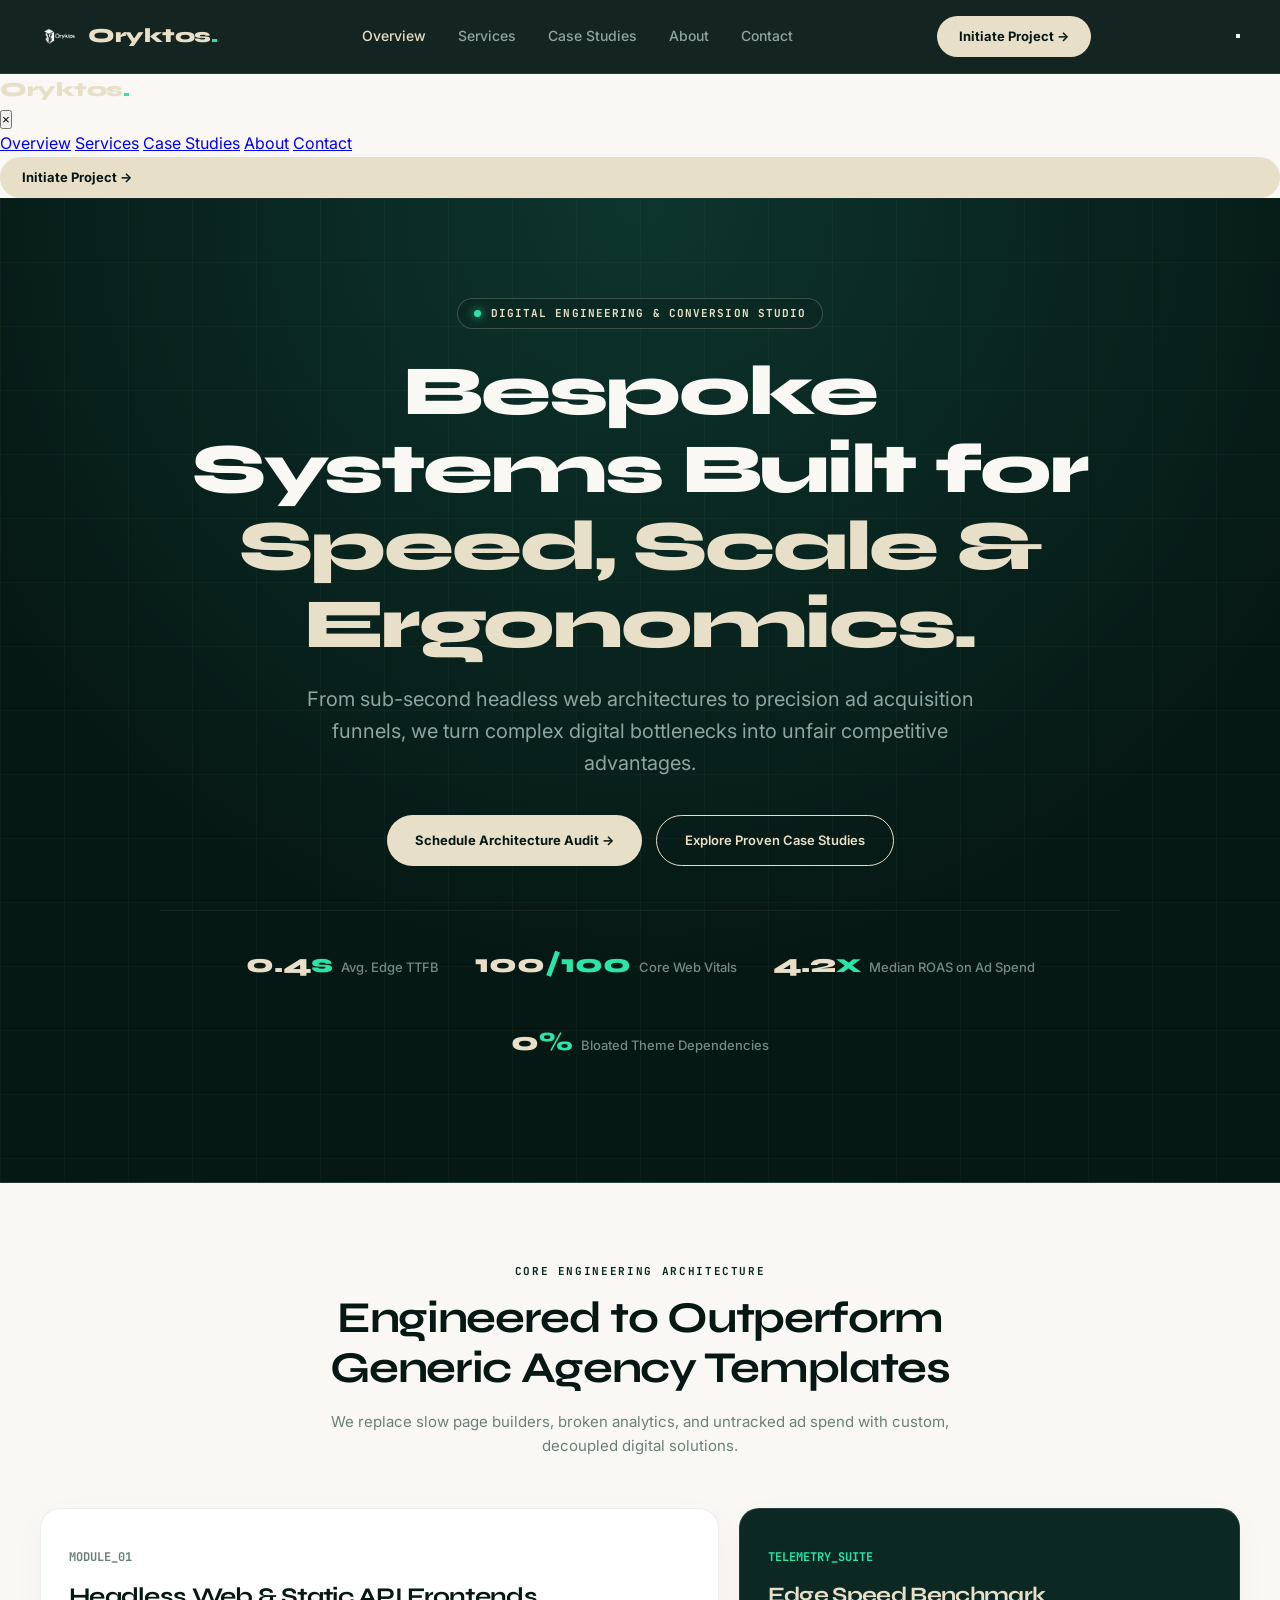
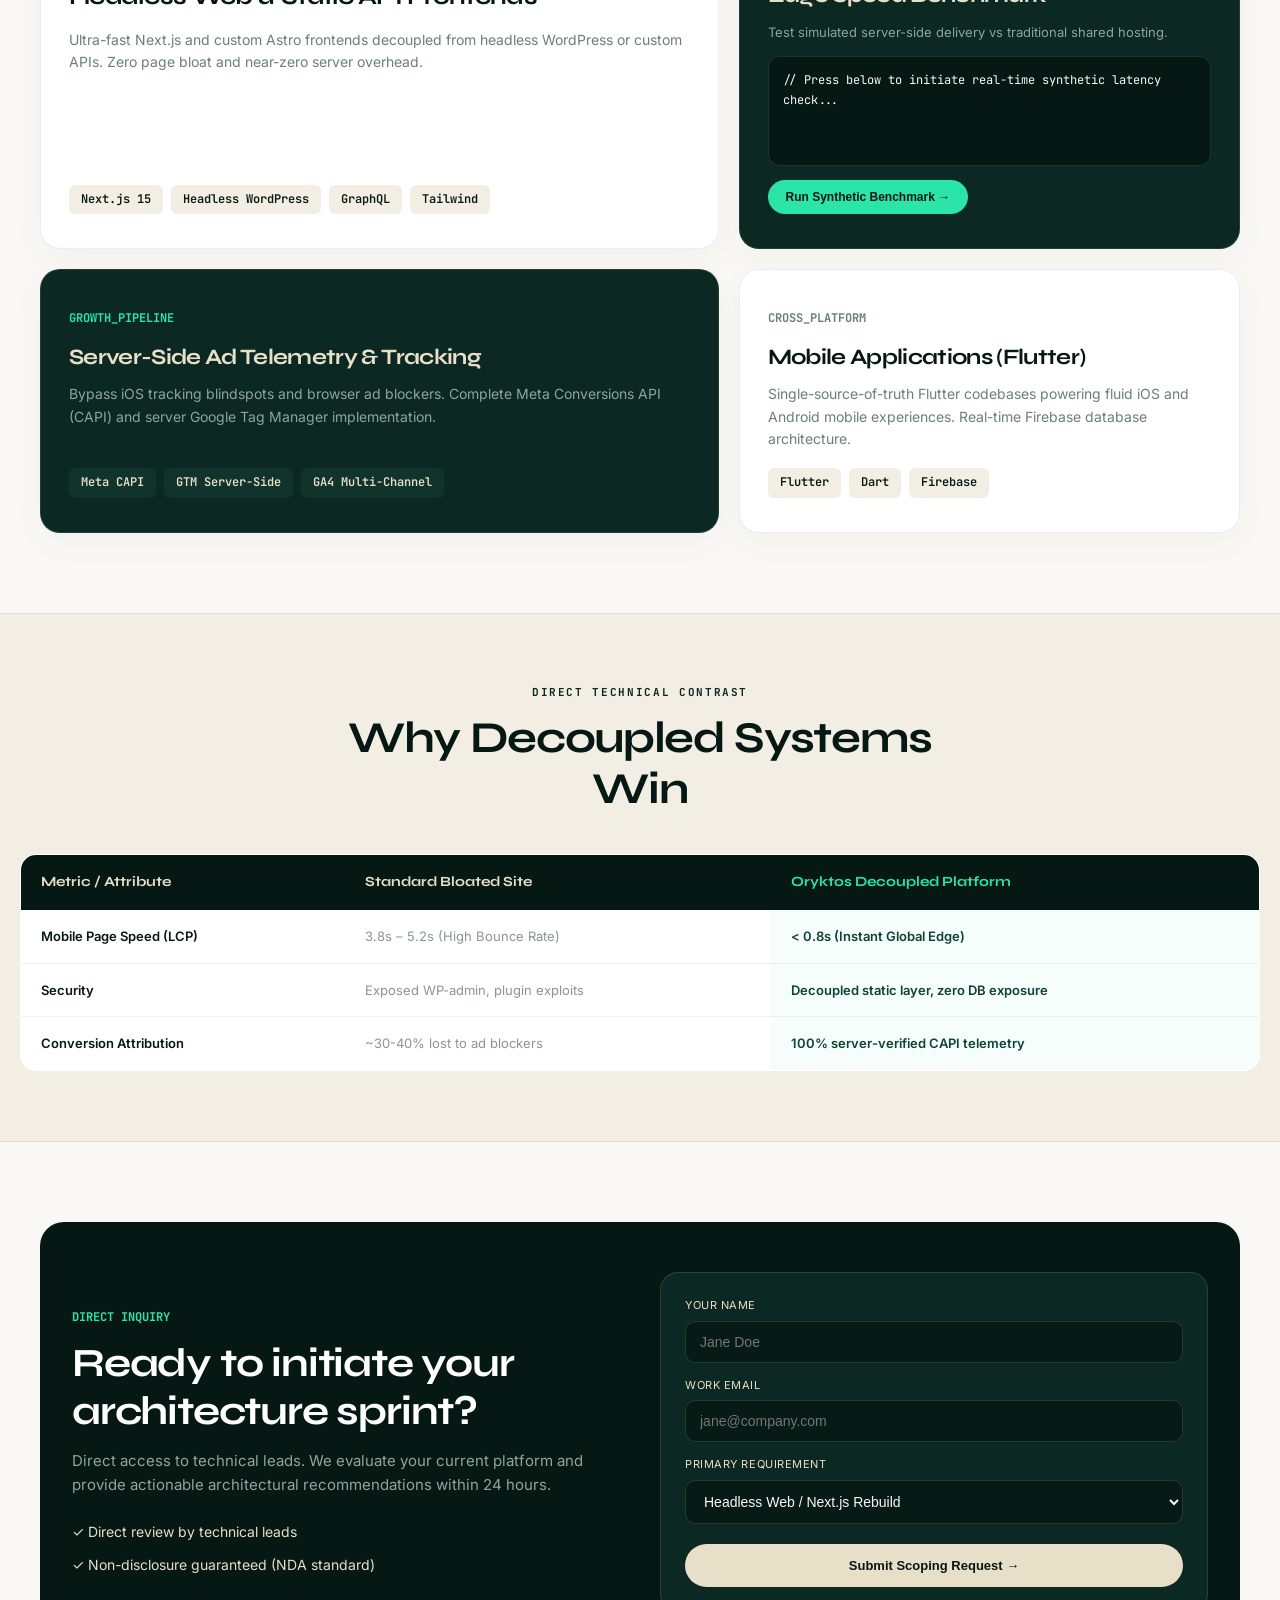
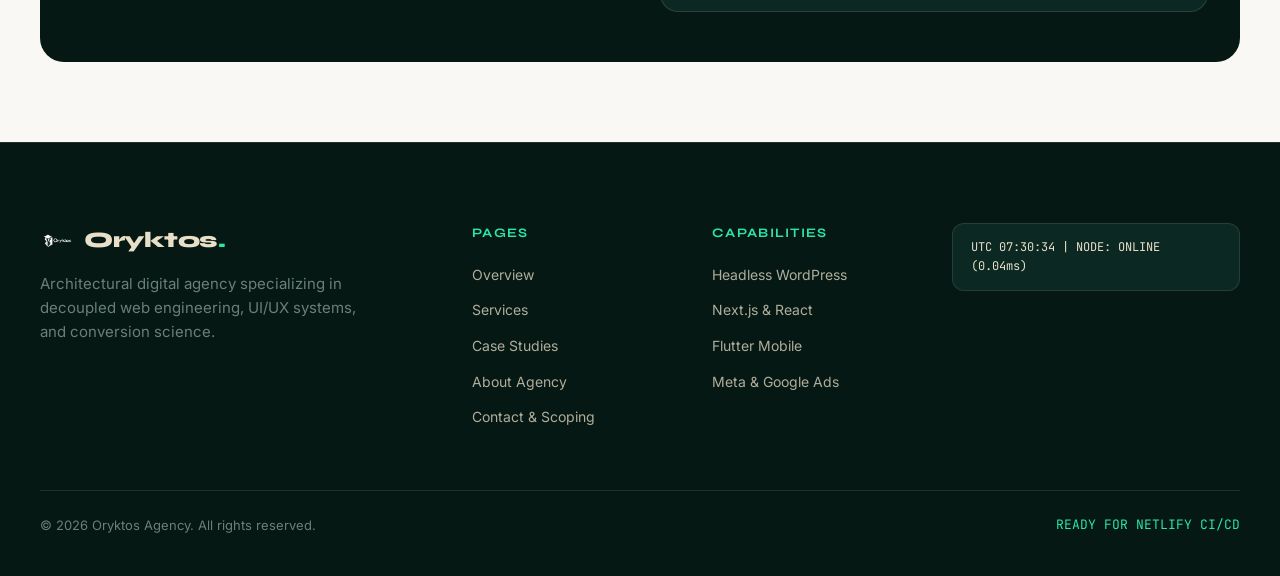
==== index.html @ d4d4e07f "Update index.html" ====
<!DOCTYPE html>
<html lang="en">
<head>
  <meta charset="UTF-8">
  <meta name="viewport" content="width=device-width, initial-scale=1.0, maximum-scale=5.0">
  <title>Oryktos — Digital Strategy, Engineering & Systems</title>
  
  <link rel="preconnect" href="https://fonts.googleapis.com">
  <link rel="preconnect" href="https://fonts.gstatic.com" crossorigin>
  <link href="https://fonts.googleapis.com/css2?family=Inter:wght@300;400;500;600;700&family=JetBrains+Mono:wght@400;500;600&family=Syne:wght@600;700;800&display=swap" rel="stylesheet">
  
  <link rel="stylesheet" href="/style.css">
  
  <style>
    .hero {
      background: radial-gradient(circle at 50% 0%, #0d352d 0%, var(--pine-deep) 65%);
      color: #fff;
      padding: 100px 20px 120px;
      text-align: center;
      position: relative;
      border-bottom: 1px solid var(--border-dark);
      width: 100%;
    }
    .hero::before {
      content: '';
      position: absolute;
      inset: 0;
      background-image: 
        linear-gradient(rgba(232, 223, 200, 0.03) 1px, transparent 1px),
        linear-gradient(90deg, rgba(232, 223, 200, 0.03) 1px, transparent 1px);
      background-size: 64px 64px;
      pointer-events: none;
    }
    .hero-content {
      position: relative;
      z-index: 2;
      max-width: 960px;
      margin: 0 auto;
    }
    .hero-badge {
      display: inline-flex;
      align-items: center;
      gap: 10px;
      background-color: rgba(11, 40, 34, 0.85);
      border: 1px solid rgba(232, 223, 200, 0.22);
      padding: 6px 16px;
      border-radius: 999px;
      color: var(--sand-dim);
      font-size: 11px;
      font-weight: 700;
      letter-spacing: 0.1em;
      text-transform: uppercase;
      margin-bottom: 24px;
    }
    .badge-pulse {
      width: 7px;
      height: 7px;
      background: var(--accent-mint);
      border-radius: 50%;
      box-shadow: 0 0 10px var(--accent-mint);
      animation: pulseDot 2s infinite ease-in-out;
    }
    @keyframes pulseDot { 0%,100%{opacity:1;transform:scale(1)} 50%{opacity:0.4;transform:scale(0.8)} }
    .hero h1 {
      font-size: clamp(34px, 5.5vw, 76px);
      font-weight: 800;
      line-height: 1.1;
      margin: 0 auto 20px;
      color: #faf8f5;
    }
    .hero h1 em {
      font-style: normal;
      color: var(--sand-dim);
      position: relative;
    }
    .hero p {
      color: #8fa59f;
      font-size: clamp(16px, 2vw, 20px);
      max-width: 680px;
      margin: 0 auto 36px;
      line-height: 1.6;
    }
    .hero-actions {
      display: flex;
      gap: 14px;
      justify-content: center;
      flex-wrap: wrap;
      margin-bottom: 44px;
    }
    .proof-strip {
      display: flex;
      justify-content: center;
      align-items: center;
      gap: 36px;
      flex-wrap: wrap;
      padding-top: 32px;
      border-top: 1px solid rgba(232, 223, 200, 0.08);
    }
    .proof-item {
      display: flex;
      align-items: baseline;
      gap: 8px;
    }
    .proof-num {
      font-family: var(--font-heading);
      font-size: 26px;
      font-weight: 800;
      color: var(--sand-dim);
    }
    .proof-num span { color: var(--accent-mint); }
    .proof-label {
      font-size: 13px;
      color: #728b84;
      font-weight: 500;
    }
    .section-wrap {
      max-width: 1240px;
      margin: 0 auto;
      padding: 80px 20px;
      width: 100%;
    }
    .section-heading-center {
      text-align: center;
      max-width: 680px;
      margin: 0 auto 50px;
    }
    .eyebrow {
      font-size: 11px;
      font-weight: 700;
      letter-spacing: 0.15em;
      text-transform: uppercase;
      color: var(--pine-surface);
      margin-bottom: 12px;
    }
    .section-title {
      font-size: clamp(28px, 4vw, 44px);
      color: var(--pine-deep);
      line-height: 1.15;
      margin-bottom: 16px;
    }
    .section-desc {
      color: var(--text-muted);
      font-size: 15px;
      line-height: 1.6;
    }
    .bento-grid {
      display: grid;
      grid-template-columns: 1.15fr 0.85fr;
      gap: 20px;
    }
    .bento-card {
      background: #ffffff;
      border: 1px solid var(--border-light);
      border-radius: 20px;
      padding: 34px 28px;
      box-shadow: 0 10px 35px rgba(6, 24, 20, 0.03);
      display: flex;
      flex-direction: column;
      justify-content: space-between;
    }
    .bento-card.dark {
      background: var(--pine-surface);
      border-color: rgba(232, 223, 200, 0.12);
      color: var(--sand-dim);
    }
    .tag-row { display: flex; gap: 8px; flex-wrap: wrap; margin-top: 18px; }
    .tag {
      background: var(--bg-sand);
      color: var(--pine-deep);
      padding: 5px 12px;
      border-radius: 6px;
      font-size: 12px;
      font-weight: 600;
    }
    .tag.dark {
      background: var(--pine-card);
      color: var(--sand-dim);
    }
    .comparison-section {
      background: #f2eee3;
      padding: 70px 20px;
      border-top: 1px solid var(--border-light);
      border-bottom: 1px solid var(--border-light);
      width: 100%;
      overflow-x: auto;
    }
    .table-container {
      width: 100%;
      overflow-x: auto;
      -webkit-overflow-scrolling: touch;
    }
    .comp-table {
      width: 100%;
      min-width: 580px;
      border-collapse: collapse;
      background: #ffffff;
      border-radius: 16px;
      overflow: hidden;
      border: 1px solid rgba(11, 40, 34, 0.08);
      margin-top: 24px;
    }
    .comp-table th, .comp-table td {
      padding: 16px 20px;
      text-align: left;
      font-size: 13px;
    }
    .comp-table th {
      background: var(--pine-deep);
      color: var(--sand-dim);
      font-family: var(--font-heading);
      font-size: 14px;
    }
    .comp-table th:last-child { color: var(--accent-mint); }
    .comp-table tr { border-bottom: 1px solid rgba(11, 40, 34, 0.06); }
    .comp-table tr:last-child { border-bottom: none; }
    .comp-table td:first-child { font-weight: 600; color: var(--pine-deep); }
    .comp-table td:nth-child(2) { color: #8a9693; }
    .comp-table td:last-child { font-weight: 600; color: #0d4237; background: rgba(43, 228, 167, 0.04); }
    .landing-cta {
      background: var(--pine-deep);
      border-radius: 24px;
      padding: 50px 32px;
      color: #fff;
      display: grid;
      grid-template-columns: 1fr 1fr;
      gap: 40px;
      align-items: center;
    }
    .cta-form {
      background: var(--pine-surface);
      border: 1px solid rgba(232, 223, 200, 0.14);
      border-radius: 18px;
      padding: 24px;
      display: flex;
      flex-direction: column;
      gap: 14px;
    }
    .cta-input, .cta-select {
      width: 100%;
      background: rgba(6, 24, 20, 0.85);
      border: 1px solid rgba(232, 223, 200, 0.15);
      border-radius: 10px;
      padding: 12px 14px;
      color: #faf8f5;
      font-size: 14px;
      outline: none;
    }
    .cta-input:focus, .cta-select:focus { border-color: var(--accent-mint); }
    @media (max-width: 900px) {
      .bento-grid { grid-template-columns: 1fr; }
      .landing-cta { grid-template-columns: 1fr; padding: 36px 20px; }
      .proof-strip { gap: 16px; flex-direction: column; }
      .hero-actions .btn-primary, .hero-actions .btn-secondary {
        width: 100%;
      }
    }
  </style>
</head>
<body>

  <!-- UNIVERSAL HEADER -->
  <header class="site-header">
    <div class="nav-container">
      <a href="/" class="brand-link">
        <img src="/logo.png" alt="Oryktos" class="brand-logo-img" onerror="this.style.display='none'">
        <span class="brand-title">Oryktos<span>.</span></span>
      </a>
      <nav class="nav-links">
        <a href="/" class="active">Overview</a>
        <a href="/services/">Services</a>
        <a href="/work/">Case Studies</a>
        <a href="/about/">About</a>
        <a href="/contact/">Contact</a>
      </nav>
      <a href="#quick-audit" class="btn-primary desktop-only-cta">Initiate Project →</a>
      <button class="mobile-menu-btn" id="mobileMenuBtn" onclick="toggleMobileMenu()" aria-label="Toggle navigation">
        <span></span>
        <span></span>
        <span></span>
      </button>
    </div>
  </header>

  <!-- MOBILE DRAWER -->
  <div class="mobile-drawer-overlay" id="mobileDrawerOverlay" onclick="toggleMobileMenu()"></div>
  <aside class="mobile-drawer" id="mobileDrawer">
    <div>
      <div class="drawer-header">
        <div class="brand-title">Oryktos<span>.</span></div>
        <button class="drawer-close-btn" onclick="toggleMobileMenu()">&times;</button>
      </div>
      <nav class="drawer-links">
        <a href="/" class="active" onclick="toggleMobileMenu()">Overview</a>
        <a href="/services/" onclick="toggleMobileMenu()">Services</a>
        <a href="/work/" onclick="toggleMobileMenu()">Case Studies</a>
        <a href="/about/" onclick="toggleMobileMenu()">About</a>
        <a href="/contact/" onclick="toggleMobileMenu()">Contact</a>
      </nav>
    </div>
    <div class="drawer-footer">
      <a href="/contact/" class="btn-primary" style="width:100%;" onclick="toggleMobileMenu()">Initiate Project →</a>
    </div>
  </aside>

  <!-- HERO -->
  <section class="hero">
    <div class="hero-content">
      <div class="hero-badge mono-font">
        <span class="badge-pulse"></span>
        Digital Engineering & Conversion Studio
      </div>
      <h1>Bespoke Systems Built for <em>Speed, Scale & Ergonomics.</em></h1>
      <p>From sub-second headless web architectures to precision ad acquisition funnels, we turn complex digital bottlenecks into unfair competitive advantages.</p>
      <div class="hero-actions">
        <a href="#quick-audit" class="btn-primary" style="padding:14px 28px;">Schedule Architecture Audit →</a>
        <a href="/work/" class="btn-secondary" style="padding:14px 28px;">Explore Proven Case Studies</a>
      </div>
      <div class="proof-strip">
        <div class="proof-item">
          <div class="proof-num">0.4<span>s</span></div>
          <div class="proof-label">Avg. Edge TTFB</div>
        </div>
        <div class="proof-item">
          <div class="proof-num">100<span>/100</span></div>
          <div class="proof-label">Core Web Vitals</div>
        </div>
        <div class="proof-item">
          <div class="proof-num">4.2<span>x</span></div>
          <div class="proof-label">Median ROAS on Ad Spend</div>
        </div>
        <div class="proof-item">
          <div class="proof-num">0<span>%</span></div>
          <div class="proof-label">Bloated Theme Dependencies</div>
        </div>
      </div>
    </div>
  </section>

  <!-- CAPABILITIES -->
  <section class="section-wrap">
    <div class="section-heading-center">
      <div class="eyebrow mono-font">Core Engineering Architecture</div>
      <h2 class="section-title">Engineered to Outperform Generic Agency Templates</h2>
      <p class="section-desc">We replace slow page builders, broken analytics, and untracked ad spend with custom, decoupled digital solutions.</p>
    </div>

    <div class="bento-grid">
      <div class="bento-card">
        <div>
          <span class="mono-font" style="font-size:12px; font-weight:700; color:var(--text-muted);">MODULE_01</span>
          <h3 style="font-size:24px; margin:10px 0 12px; color:var(--pine-deep);">Headless Web & Static API Frontends</h3>
          <p style="color:var(--text-muted); font-size:14px;">Ultra-fast Next.js and custom Astro frontends decoupled from headless WordPress or custom APIs. Zero page bloat and near-zero server overhead.</p>
        </div>
        <div class="tag-row">
          <span class="tag">Next.js 15</span>
          <span class="tag">Headless WordPress</span>
          <span class="tag">GraphQL</span>
          <span class="tag">Tailwind</span>
        </div>
      </div>

      <div class="bento-card dark">
        <div>
          <span class="mono-font" style="font-size:12px; font-weight:700; color:var(--accent-mint);">TELEMETRY_SUITE</span>
          <h3 style="font-size:22px; margin:10px 0 8px;">Edge Speed Benchmark</h3>
          <p style="font-size:13px; color:#8fa59f; margin-bottom:14px;">Test simulated server-side delivery vs traditional shared hosting.</p>
          <div id="terminal-log" class="mono-font" style="background:#061814; padding:14px; border-radius:12px; font-size:12px; min-height:110px; border:1px solid rgba(232,223,200,0.12); color:#faf8f5; white-space:pre-wrap; overflow-x:auto;">// Press below to initiate real-time synthetic latency check...</div>
        </div>
        <button onclick="runBenchmark()" class="btn-primary" style="background:var(--accent-mint); font-size:12px; padding:10px 18px; margin-top:14px; align-self:flex-start;">
          Run Synthetic Benchmark →
        </button>
      </div>

      <div class="bento-card dark">
        <div>
          <span class="mono-font" style="font-size:12px; font-weight:700; color:var(--accent-mint);">GROWTH_PIPELINE</span>
          <h3 style="font-size:22px; margin:10px 0 8px;">Server-Side Ad Telemetry & Tracking</h3>
          <p style="color:#8fa59f; font-size:14px;">Bypass iOS tracking blindspots and browser ad blockers. Complete Meta Conversions API (CAPI) and server Google Tag Manager implementation.</p>
        </div>
        <div class="tag-row">
          <span class="tag dark">Meta CAPI</span>
          <span class="tag dark">GTM Server-Side</span>
          <span class="tag dark">GA4 Multi-Channel</span>
        </div>
      </div>

      <div class="bento-card">
        <div>
          <span class="mono-font" style="font-size:12px; font-weight:700; color:var(--text-muted);">CROSS_PLATFORM</span>
          <h3 style="font-size:22px; margin:10px 0 8px; color:var(--pine-deep);">Mobile Applications (Flutter)</h3>
          <p style="color:var(--text-muted); font-size:14px;">Single-source-of-truth Flutter codebases powering fluid iOS and Android mobile experiences. Real-time Firebase database architecture.</p>
        </div>
        <div class="tag-row">
          <span class="tag">Flutter</span>
          <span class="tag">Dart</span>
          <span class="tag">Firebase</span>
        </div>
      </div>
    </div>
  </section>

  <!-- COMPARISON TABLE (RESPONSIVE WRAPPER) -->
  <section class="comparison-section">
    <div class="section-heading-center" style="margin-bottom:10px;">
      <div class="eyebrow mono-font">Direct Technical Contrast</div>
      <h2 class="section-title">Why Decoupled Systems Win</h2>
    </div>
    <div class="table-container">
      <table class="comp-table">
        <thead>
          <tr>
            <th>Metric / Attribute</th>
            <th>Standard Bloated Site</th>
            <th>Oryktos Decoupled Platform</th>
          </tr>
        </thead>
        <tbody>
          <tr>
            <td>Mobile Page Speed (LCP)</td>
            <td>3.8s – 5.2s (High Bounce Rate)</td>
            <td>&lt; 0.8s (Instant Global Edge)</td>
          </tr>
          <tr>
            <td>Security</td>
            <td>Exposed WP-admin, plugin exploits</td>
            <td>Decoupled static layer, zero DB exposure</td>
          </tr>
          <tr>
            <td>Conversion Attribution</td>
            <td>~30-40% lost to ad blockers</td>
            <td>100% server-verified CAPI telemetry</td>
          </tr>
        </tbody>
      </table>
    </div>
  </section>

  <!-- SCOPING SECTION -->
  <section class="section-wrap" id="quick-audit">
    <div class="landing-cta">
      <div>
        <div class="mono-font" style="font-size:12px; color:var(--accent-mint); font-weight:700; margin-bottom:12px;">DIRECT INQUIRY</div>
        <h2 style="font-size:clamp(26px, 3.2vw, 40px); line-height:1.2; margin-bottom:14px;">Ready to initiate your architecture sprint?</h2>
        <p style="color:#8fa59f; font-size:15px; line-height:1.6; margin-bottom:24px;">Direct access to technical leads. We evaluate your current platform and provide actionable architectural recommendations within 24 hours.</p>
        <div style="display:flex; flex-direction:column; gap:10px; font-size:14px; color:var(--sand-dim);">
          <div>✓ Direct review by technical leads</div>
          <div>✓ Non-disclosure guaranteed (NDA standard)</div>
        </div>
      </div>

      <form class="cta-form" name="homepage-audit" method="POST" data-netlify="true" netlify-honeypot="bot-field">
        <input type="hidden" name="form-name" value="homepage-audit">
        <p style="display:none;"><input name="bot-field"></p>
        <div>
          <label style="font-size:11px; text-transform:uppercase; letter-spacing:0.05em; color:var(--sand-dim); display:block; margin-bottom:6px;">Your Name</label>
          <input type="text" name="name" class="cta-input" required placeholder="Jane Doe">
        </div>
        <div>
          <label style="font-size:11px; text-transform:uppercase; letter-spacing:0.05em; color:var(--sand-dim); display:block; margin-bottom:6px;">Work Email</label>
          <input type="email" name="email" class="cta-input" required placeholder="jane@company.com">
        </div>
        <div>
          <label style="font-size:11px; text-transform:uppercase; letter-spacing:0.05em; color:var(--sand-dim); display:block; margin-bottom:6px;">Primary Requirement</label>
          <select name="service" class="cta-select">
            <option value="headless-web">Headless Web / Next.js Rebuild</option>
            <option value="mobile-app">Cross-Platform Flutter Mobile</option>
            <option value="ad-tracking">Meta & Google Server CAPI Tracking</option>
            <option value="performance-audit">Comprehensive Performance Audit</option>
          </select>
        </div>
        <button type="submit" class="btn-primary" style="width:100%; justify-content:center; padding:14px; margin-top:6px;">
          Submit Scoping Request →
        </button>
      </form>
    </div>
  </section>

  <!-- FOOTER -->
  <footer class="site-footer">
    <div class="footer-container">
      <div class="footer-grid">
        <div>
          <div class="footer-brand-wrap">
            <img src="/logo.png" alt="Oryktos" class="footer-logo-img" onerror="this.style.display='none'">
            <div class="brand-title" style="font-size:22px;">Oryktos<span>.</span></div>
          </div>
          <p class="footer-tagline">Architectural digital agency specializing in decoupled web engineering, UI/UX systems, and conversion science.</p>
        </div>
        <div class="footer-col">
          <h4>Pages</h4>
          <ul>
            <li><a href="/">Overview</a></li>
            <li><a href="/services/">Services</a></li>
            <li><a href="/work/">Case Studies</a></li>
            <li><a href="/about/">About Agency</a></li>
            <li><a href="/contact/">Contact & Scoping</a></li>
          </ul>
        </div>
        <div class="footer-col">
          <h4>Capabilities</h4>
          <ul>
            <li><a href="/services/">Headless WordPress</a></li>
            <li><a href="/services/">Next.js & React</a></li>
            <li><a href="/services/">Flutter Mobile</a></li>
            <li><a href="/services/">Meta & Google Ads</a></li>
          </ul>
        </div>
        <div>
          <div class="telemetry-box mono-font" id="telemetry-clock">INITIALIZING TELEMETRY...</div>
        </div>
      </div>
      <div class="footer-bottom">
        <div>© 2026 Oryktos Agency. All rights reserved.</div>
        <div class="mono-font" style="color:var(--accent-mint);">READY FOR NETLIFY CI/CD</div>
      </div>
    </div>
  </footer>

  <script src="/script.js"></script>
</body>
</html>
---- style.css ----
@import url('https://fonts.googleapis.com/css2?family=Inter:wght@300;400;500;600;700&family=JetBrains+Mono:wght@400;500;600&family=Syne:wght@600;700;800&display=swap');

:root {
  --bg-stone: #faf8f5;
  --bg-sand: #f2eee3;
  --sand-dim: #e8dfc8;
  --pine-deep: #061814;
  --pine-surface: #0b2822;
  --pine-card: #10332c;
  --accent-mint: #2be4a7;
  --text-muted: #6b7f79;
  --text-dark: #0b2822;
  --border-dark: rgba(232, 223, 200, 0.12);
  --border-light: rgba(11, 40, 34, 0.08);

  --font-heading: 'Syne', sans-serif;
  --font-body: 'Inter', sans-serif;
  --font-mono: 'JetBrains Mono', monospace;
}

*, *::before, *::after {
  margin: 0;
  padding: 0;
  box-sizing: border-box;
}

html {
  scroll-behavior: smooth;
}

body {
  background-color: var(--bg-stone);
  color: var(--text-dark);
  font-family: var(--font-body);
  line-height: 1.6;
  overflow-x: hidden;
}

h1, h2, h3, h4, .brand-font {
  font-family: var(--font-heading);
  letter-spacing: -0.03em;
}

.mono-font, .tag, .stat-num, code {
  font-family: var(--font-mono);
}

/* NAVBAR */
header.site-header {
  position: sticky;
  top: 0;
  z-index: 999;
  background-color: rgba(6, 24, 20, 0.94);
  backdrop-filter: blur(14px);
  -webkit-backdrop-filter: blur(14px);
  border-bottom: 1px solid var(--border-dark);
  padding: 16px 40px;
}

.nav-container {
  max-width: 1280px;
  margin: 0 auto;
  display: flex;
  align-items: center;
  justify-content: space-between;
}

.brand-link {
  display: flex;
  align-items: center;
  gap: 12px;
  text-decoration: none;
}

.brand-logo-img {
  width: 36px;
  height: 36px;
  object-fit: contain;
  border-radius: 6px;
  display: block;
}

.brand-title {
  color: var(--sand-dim);
  font-family: var(--font-heading);
  font-size: 20px;
  font-weight: 800;
  letter-spacing: -0.5px;
}

.brand-title span {
  color: var(--accent-mint);
}

.nav-links {
  display: flex;
  gap: 32px;
  align-items: center;
}

.nav-links a {
  color: #8fa59f;
  text-decoration: none;
  font-size: 14px;
  font-weight: 500;
  transition: color 0.2s ease;
}

.nav-links a:hover,
.nav-links a.active {
  color: var(--sand-dim);
}

.btn-primary {
  background-color: var(--sand-dim);
  color: var(--pine-deep);
  padding: 10px 22px;
  border-radius: 999px;
  font-weight: 700;
  font-size: 13px;
  text-decoration: none;
  border: none;
  cursor: pointer;
  transition: all 0.2s ease;
  display: inline-flex;
  align-items: center;
  gap: 8px;
}

.btn-primary:hover {
  background-color: var(--accent-mint);
  transform: translateY(-2px);
  box-shadow: 0 4px 18px rgba(43, 228, 167, 0.35);
}

.btn-secondary {
  background-color: transparent;
  color: var(--sand-dim);
  border: 1px solid var(--sand-dim);
  padding: 10px 22px;
  border-radius: 999px;
  font-weight: 600;
  font-size: 13px;
  text-decoration: none;
  cursor: pointer;
  transition: all 0.2s ease;
}

.btn-secondary:hover {
  background-color: rgba(232, 223, 200, 0.1);
}

/* FOOTER */
footer.site-footer {
  background-color: var(--pine-deep);
  color: var(--sand-dim);
  padding: 80px 40px 40px;
  border-top: 1px solid var(--border-dark);
}

.footer-container {
  max-width: 1280px;
  margin: 0 auto;
}

.footer-grid {
  display: grid;
  grid-template-columns: 2fr 1fr 1fr 1.5fr;
  gap: 48px;
  margin-bottom: 60px;
}

.footer-brand-wrap {
  display: flex;
  align-items: center;
  gap: 12px;
  margin-bottom: 14px;
}

.footer-logo-img {
  width: 32px;
  height: 32px;
  object-fit: contain;
  border-radius: 6px;
  display: block;
}

.footer-tagline {
  color: var(--text-muted);
  font-size: 15px;
  max-width: 320px;
  margin-top: 14px;
}

.footer-col h4 {
  font-size: 13px;
  text-transform: uppercase;
  letter-spacing: 0.1em;
  color: var(--accent-mint);
  margin-bottom: 18px;
}

.footer-col ul {
  list-style: none;
  display: flex;
  flex-direction: column;
  gap: 10px;
}

.footer-col a {
  color: var(--sand-dim);
  opacity: 0.75;
  text-decoration: none;
  font-size: 14px;
  transition: opacity 0.2s, color 0.2s;
}

.footer-col a:hover {
  opacity: 1;
  color: var(--accent-mint);
}

.telemetry-box {
  background-color: var(--pine-surface);
  border: 1px solid var(--border-dark);
  padding: 14px 18px;
  border-radius: 12px;
  font-size: 12px;
}

.footer-bottom {
  border-top: 1px solid var(--border-dark);
  padding-top: 24px;
  display: flex;
  justify-content: space-between;
  align-items: center;
  color: var(--text-muted);
  font-size: 13px;
}

@media (max-width: 900px) {
  .nav-links { display: none; }
  .footer-grid { grid-template-columns: 1fr; gap: 36px; }
  header.site-header { padding: 16px 20px; }
  footer.site-footer { padding: 60px 20px 30px; }
}
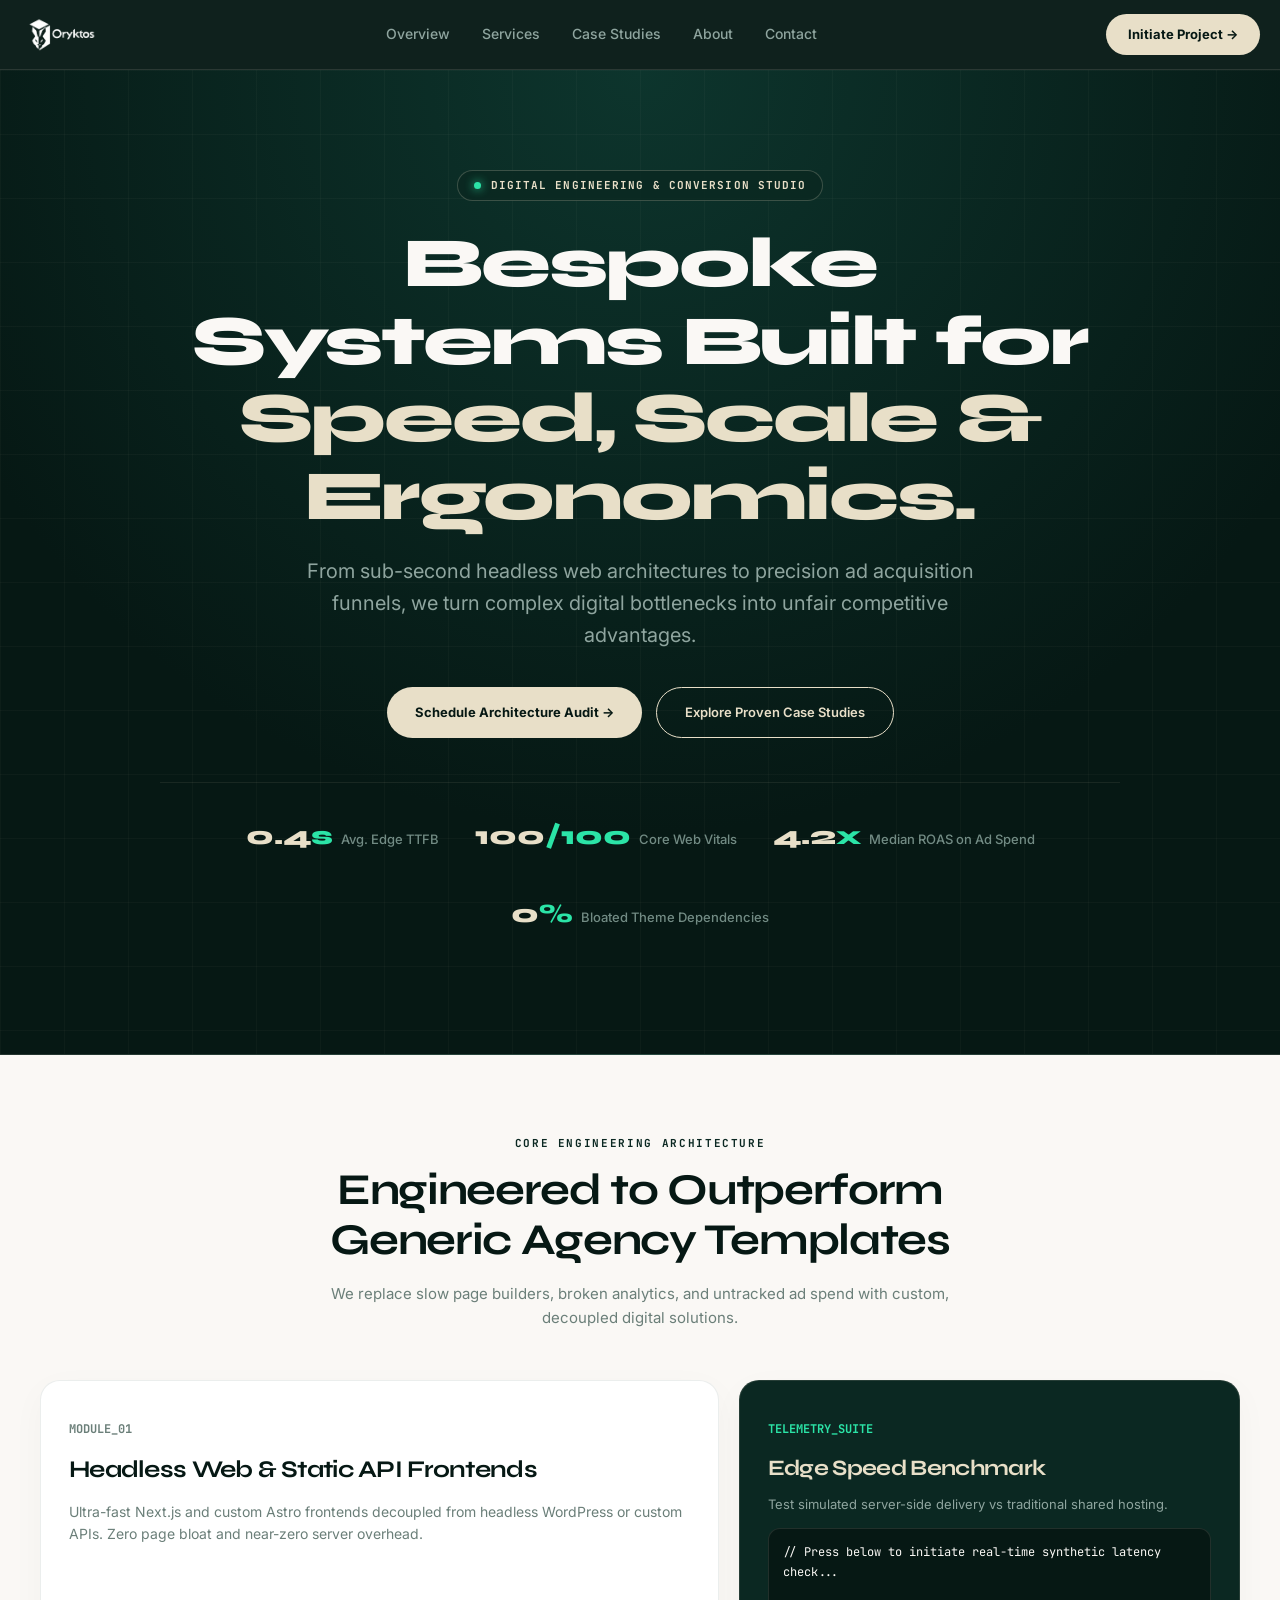
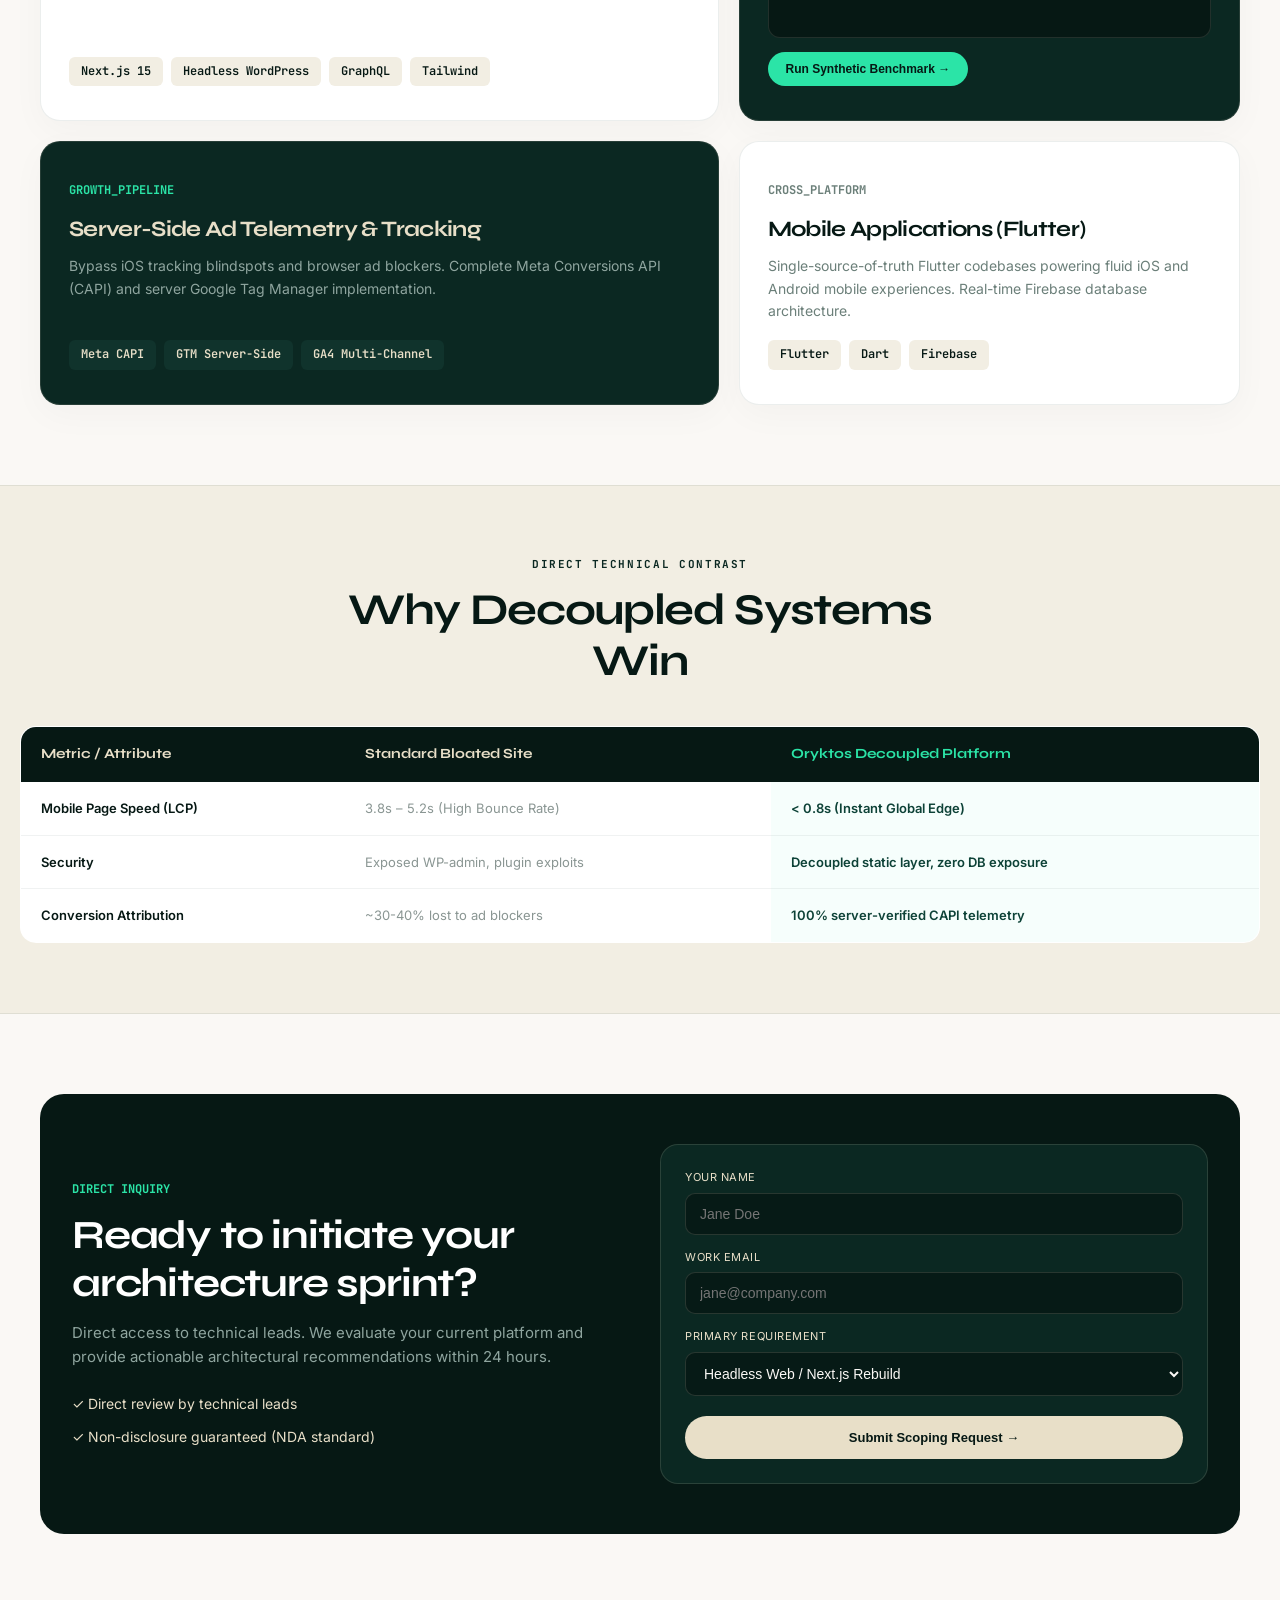
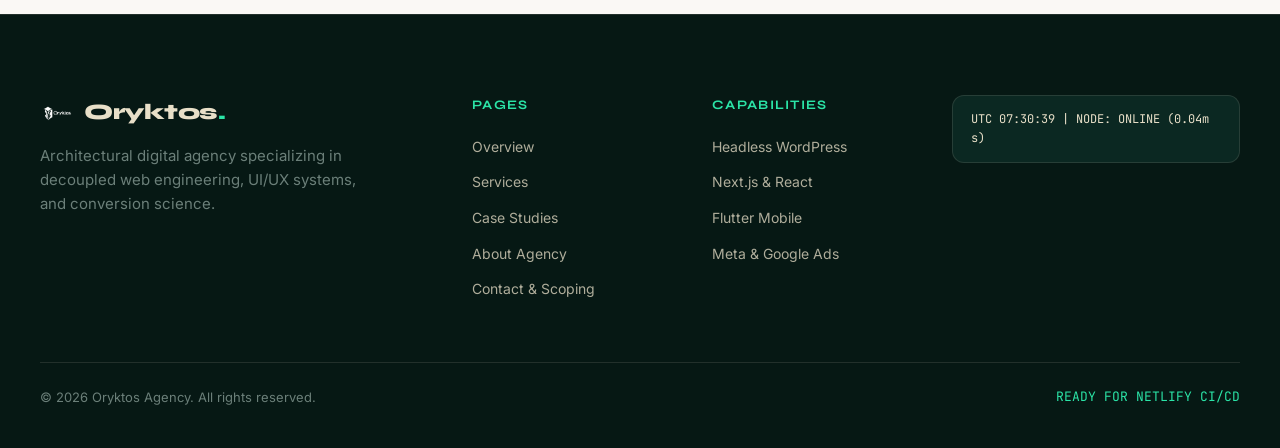
==== commit cc036d37: "Update index.html" ====
--- a/index.html
+++ b/index.html
@@ -258,49 +258,239 @@
 </head>
 <body>
 
-  <!-- UNIVERSAL HEADER -->
-  <header class="site-header">
-    <div class="nav-container">
-      <a href="/" class="brand-link">
-        <img src="/logo.png" alt="Oryktos" class="brand-logo-img" onerror="this.style.display='none'">
-        <span class="brand-title">Oryktos<span>.</span></span>
-      </a>
-      <nav class="nav-links">
-        <a href="/" class="active">Overview</a>
-        <a href="/services/">Services</a>
-        <a href="/work/">Case Studies</a>
-        <a href="/about/">About</a>
-        <a href="/contact/">Contact</a>
-      </nav>
-      <a href="#quick-audit" class="btn-primary desktop-only-cta">Initiate Project →</a>
-      <button class="mobile-menu-btn" id="mobileMenuBtn" onclick="toggleMobileMenu()" aria-label="Toggle navigation">
-        <span></span>
-        <span></span>
-        <span></span>
-      </button>
+  <!-- ================= HEADER & MOBILE NAVIGATION ================= -->
+<style>
+  header.site-header {
+    position: sticky;
+    top: 0;
+    left: 0;
+    right: 0;
+    z-index: 9999;
+    background: rgba(6, 24, 20, 0.96);
+    backdrop-filter: blur(16px);
+    -webkit-backdrop-filter: blur(16px);
+    border-bottom: 1px solid rgba(232, 223, 200, 0.12);
+    padding: 14px 20px;
+    box-sizing: border-box;
+    width: 100%;
+  }
+
+  .nav-container {
+    max-width: 1280px;
+    margin: 0 auto;
+    display: flex;
+    align-items: center;
+    justify-content: space-between;
+    gap: 16px;
+  }
+
+  .brand-link {
+    display: flex;
+    align-items: center;
+    text-decoration: none;
+    flex-shrink: 0;
+  }
+
+  /* LOGO SIZING: Only the image, no text */
+  .brand-logo-img {
+    height: 38px;
+    width: auto;
+    max-width: 160px;
+    object-fit: contain;
+    display: block;
+  }
+
+  /* DESKTOP NAV */
+  .desktop-nav {
+    display: flex;
+    gap: 32px;
+    align-items: center;
+  }
+
+  .desktop-nav a {
+    color: #8fa59f;
+    text-decoration: none;
+    font-size: 14px;
+    font-weight: 500;
+    transition: color 0.2s ease;
+  }
+
+  .desktop-nav a:hover,
+  .desktop-nav a.active {
+    color: #e8dfc8;
+  }
+
+  .nav-cta-btn {
+    background-color: #e8dfc8;
+    color: #061814 !important;
+    padding: 10px 22px;
+    border-radius: 999px;
+    font-weight: 700;
+    font-size: 13px;
+    text-decoration: none;
+    display: inline-flex;
+    align-items: center;
+    white-space: nowrap;
+    transition: all 0.2s ease;
+  }
+
+  .nav-cta-btn:hover {
+    background-color: #2be4a7;
+    transform: translateY(-1px);
+  }
+
+  /* HAMBURGER BUTTON (Hidden on Desktop) */
+  .mobile-toggle {
+    display: none;
+    background: transparent;
+    border: 1px solid rgba(232, 223, 200, 0.2);
+    border-radius: 8px;
+    width: 42px;
+    height: 42px;
+    cursor: pointer;
+    flex-direction: column;
+    justify-content: center;
+    align-items: center;
+    gap: 5px;
+    padding: 0;
+    flex-shrink: 0;
+  }
+
+  .mobile-toggle span {
+    display: block;
+    width: 20px;
+    height: 2px;
+    background-color: #e8dfc8;
+    border-radius: 2px;
+    transition: transform 0.25s ease, opacity 0.25s ease;
+  }
+
+  .mobile-toggle.is-open span:nth-child(1) {
+    transform: translateY(7px) rotate(45deg);
+  }
+  .mobile-toggle.is-open span:nth-child(2) {
+    opacity: 0;
+  }
+  .mobile-toggle.is-open span:nth-child(3) {
+    transform: translateY(-7px) rotate(-45deg);
+  }
+
+  /* MOBILE FULLSCREEN OVERLAY MENU */
+  .mobile-menu-overlay {
+    position: fixed;
+    top: 70px; /* Sits right under the header bar */
+    left: 0;
+    right: 0;
+    bottom: 0;
+    background: #061814;
+    z-index: 9998;
+    padding: 36px 28px 48px;
+    display: flex;
+    flex-direction: column;
+    justify-content: space-between;
+    opacity: 0;
+    pointer-events: none;
+    transform: translateY(-10px);
+    transition: opacity 0.25s ease, transform 0.25s ease;
+    border-top: 1px solid rgba(232, 223, 200, 0.1);
+    box-sizing: border-box;
+    overflow-y: auto;
+  }
+
+  .mobile-menu-overlay.open {
+    opacity: 1;
+    pointer-events: auto;
+    transform: translateY(0);
+  }
+
+  .mobile-links {
+    display: flex;
+    flex-direction: column;
+    gap: 20px;
+  }
+
+  .mobile-links a {
+    color: #e8dfc8;
+    text-decoration: none;
+    font-family: 'Syne', sans-serif;
+    font-size: 24px;
+    font-weight: 700;
+    letter-spacing: -0.02em;
+    padding: 8px 0;
+    border-bottom: 1px solid rgba(232, 223, 200, 0.06);
+    display: block;
+  }
+
+  .mobile-links a:hover,
+  .mobile-links a.active {
+    color: #2be4a7;
+  }
+
+  .mobile-footer-actions {
+    margin-top: 32px;
+    display: flex;
+    flex-direction: column;
+    gap: 14px;
+  }
+
+  /* RESPONSIVE TOGGLES */
+  @media (max-width: 900px) {
+    .desktop-nav, .desktop-cta {
+      display: none !important;
+    }
+    .mobile-toggle {
+      display: flex !important;
+    }
+  }
+</style>
+
+<header class="site-header">
+  <div class="nav-container">
+    <!-- Brand Logo ONLY (No text) -->
+    <a href="/" class="brand-link">
+      <img src="/logo.png" alt="Oryktos" class="brand-logo-img">
+    </a>
+
+    <!-- Desktop Navigation -->
+    <nav class="desktop-nav">
+      <a href="/">Overview</a>
+      <a href="/services/">Services</a>
+      <a href="/work/">Case Studies</a>
+      <a href="/about/">About</a>
+      <a href="/contact/">Contact</a>
+    </nav>
+    <a href="/contact/" class="nav-cta-btn desktop-cta">Initiate Project →</a>
+
+    <!-- Hamburger Toggle for Mobile -->
+    <button class="mobile-toggle" id="mobileMenuBtn" onclick="toggleMenu()" aria-label="Toggle navigation">
+      <span></span>
+      <span></span>
+      <span></span>
+    </button>
+  </div>
+</header>
+
+<!-- Mobile Dropdown Menu -->
+<div class="mobile-menu-overlay" id="mobileMenu">
+  <nav class="mobile-links">
+    <a href="/" onclick="toggleMenu()">Overview</a>
+    <a href="/services/" onclick="toggleMenu()">Services</a>
+    <a href="/work/" onclick="toggleMenu()">Case Studies</a>
+    <a href="/about/" onclick="toggleMenu()">About</a>
+    <a href="/contact/" onclick="toggleMenu()">Contact</a>
+  </nav>
+
+  <div class="mobile-footer-actions">
+    <a href="/contact/" class="nav-cta-btn" style="text-align:center; justify-content:center; padding:16px; font-size:15px;" onclick="toggleMenu()">
+      Initiate Project →
+    </a>
+    <div style="font-family:'JetBrains Mono',monospace; font-size:11px; color:#6b7f79; text-align:center; margin-top:8px;">
+      LATENCY: 0.04ms // ALL SYSTEMS NOMINAL
     </div>
-  </header>
-
-  <!-- MOBILE DRAWER -->
-  <div class="mobile-drawer-overlay" id="mobileDrawerOverlay" onclick="toggleMobileMenu()"></div>
-  <aside class="mobile-drawer" id="mobileDrawer">
-    <div>
-      <div class="drawer-header">
-        <div class="brand-title">Oryktos<span>.</span></div>
-        <button class="drawer-close-btn" onclick="toggleMobileMenu()">&times;</button>
-      </div>
-      <nav class="drawer-links">
-        <a href="/" class="active" onclick="toggleMobileMenu()">Overview</a>
-        <a href="/services/" onclick="toggleMobileMenu()">Services</a>
-        <a href="/work/" onclick="toggleMobileMenu()">Case Studies</a>
-        <a href="/about/" onclick="toggleMobileMenu()">About</a>
-        <a href="/contact/" onclick="toggleMobileMenu()">Contact</a>
-      </nav>
-    </div>
-    <div class="drawer-footer">
-      <a href="/contact/" class="btn-primary" style="width:100%;" onclick="toggleMobileMenu()">Initiate Project →</a>
-    </div>
-  </aside>
+  </div>
+</div>
+<!-- ================= END HEADER ================= -->
+
 
   <!-- HERO -->
   <section class="hero">
--- a/style.css
+++ b/style.css
@@ -34,6 +34,7 @@
   font-family: var(--font-body);
   line-height: 1.6;
   overflow-x: hidden;
+  width: 100%;
 }
 
 h1, h2, h3, h4, .brand-font {
@@ -55,6 +56,7 @@
   -webkit-backdrop-filter: blur(14px);
   border-bottom: 1px solid var(--border-dark);
   padding: 16px 40px;
+  width: 100%;
 }
 
 .nav-container {
@@ -73,8 +75,8 @@
 }
 
 .brand-logo-img {
-  width: 36px;
-  height: 36px;
+  width: 34px;
+  height: 34px;
   object-fit: contain;
   border-radius: 6px;
   display: block;
@@ -92,6 +94,7 @@
   color: var(--accent-mint);
 }
 
+/* DESKTOP NAV LINKS */
 .nav-links {
   display: flex;
   gap: 32px;
@@ -124,6 +127,7 @@
   transition: all 0.2s ease;
   display: inline-flex;
   align-items: center;
+  justify-content: center;
   gap: 8px;
 }
 
@@ -144,10 +148,136 @@
   text-decoration: none;
   cursor: pointer;
   transition: all 0.2s ease;
+  display: inline-flex;
+  align-items: center;
+  justify-content: center;
 }
 
 .btn-secondary:hover {
   background-color: rgba(232, 223, 200, 0.1);
+}
+
+/* MOBILE BURGER TOGGLE */
+.mobile-menu-btn {
+  display: none;
+  background: transparent;
+  border: 1px solid var(--border-dark);
+  border-radius: 8px;
+  padding: 8px 10px;
+  color: var(--sand-dim);
+  cursor: pointer;
+  align-items: center;
+  justify-content: center;
+  flex-direction: column;
+  gap: 5px;
+  width: 40px;
+  height: 40px;
+}
+
+.mobile-menu-btn span {
+  display: block;
+  width: 20px;
+  height: 2px;
+  background-color: var(--sand-dim);
+  transition: transform 0.25s, opacity 0.25s;
+}
+
+.mobile-menu-btn.open span:nth-child(1) {
+  transform: translateY(7px) rotate(45deg);
+}
+.mobile-menu-btn.open span:nth-child(2) {
+  opacity: 0;
+}
+.mobile-menu-btn.open span:nth-child(3) {
+  transform: translateY(-7px) rotate(-45deg);
+}
+
+/* MOBILE SLIDE-OUT DRAWER */
+.mobile-drawer-overlay {
+  position: fixed;
+  inset: 0;
+  background: rgba(6, 24, 20, 0.7);
+  backdrop-filter: blur(4px);
+  z-index: 998;
+  opacity: 0;
+  pointer-events: none;
+  transition: opacity 0.3s ease;
+}
+
+.mobile-drawer-overlay.active {
+  opacity: 1;
+  pointer-events: auto;
+}
+
+.mobile-drawer {
+  position: fixed;
+  top: 0;
+  right: 0;
+  bottom: 0;
+  width: min(85vw, 340px);
+  background-color: var(--pine-deep);
+  border-left: 1px solid var(--border-dark);
+  z-index: 1000;
+  padding: 32px 24px;
+  display: flex;
+  flex-direction: column;
+  justify-content: space-between;
+  transform: translateX(100%);
+  transition: transform 0.3s cubic-bezier(0.16, 1, 0.3, 1);
+  box-shadow: -10px 0 40px rgba(0, 0, 0, 0.5);
+}
+
+.mobile-drawer.active {
+  transform: translateX(0);
+}
+
+.drawer-header {
+  display: flex;
+  align-items: center;
+  justify-content: space-between;
+  border-bottom: 1px solid var(--border-dark);
+  padding-bottom: 20px;
+  margin-bottom: 24px;
+}
+
+.drawer-close-btn {
+  background: transparent;
+  border: none;
+  color: var(--sand-dim);
+  font-size: 26px;
+  line-height: 1;
+  cursor: pointer;
+  padding: 4px;
+}
+
+.drawer-links {
+  display: flex;
+  flex-direction: column;
+  gap: 18px;
+}
+
+.drawer-links a {
+  color: #8fa59f;
+  text-decoration: none;
+  font-size: 18px;
+  font-family: var(--font-heading);
+  font-weight: 700;
+  transition: color 0.2s, transform 0.2s;
+  display: block;
+}
+
+.drawer-links a:hover,
+.drawer-links a.active {
+  color: var(--sand-dim);
+  transform: translateX(4px);
+}
+
+.drawer-footer {
+  border-top: 1px solid var(--border-dark);
+  padding-top: 20px;
+  display: flex;
+  flex-direction: column;
+  gap: 14px;
 }
 
 /* FOOTER */
@@ -156,6 +286,7 @@
   color: var(--sand-dim);
   padding: 80px 40px 40px;
   border-top: 1px solid var(--border-dark);
+  width: 100%;
 }
 
 .footer-container {
@@ -226,6 +357,7 @@
   padding: 14px 18px;
   border-radius: 12px;
   font-size: 12px;
+  word-break: break-all;
 }
 
 .footer-bottom {
@@ -236,11 +368,31 @@
   align-items: center;
   color: var(--text-muted);
   font-size: 13px;
-}
-
+  flex-wrap: wrap;
+  gap: 12px;
+}
+
+/* RESPONSIVE BREAKPOINTS */
 @media (max-width: 900px) {
-  .nav-links { display: none; }
-  .footer-grid { grid-template-columns: 1fr; gap: 36px; }
-  header.site-header { padding: 16px 20px; }
-  footer.site-footer { padding: 60px 20px 30px; }
-}
+  header.site-header {
+    padding: 14px 20px;
+  }
+  .nav-links, .desktop-only-cta {
+    display: none !important;
+  }
+  .mobile-menu-btn {
+    display: flex;
+  }
+  footer.site-footer {
+    padding: 60px 20px 30px;
+  }
+  .footer-grid {
+    grid-template-columns: 1fr;
+    gap: 36px;
+  }
+  .footer-bottom {
+    flex-direction: column;
+    text-align: center;
+    gap: 12px;
+  }
+}
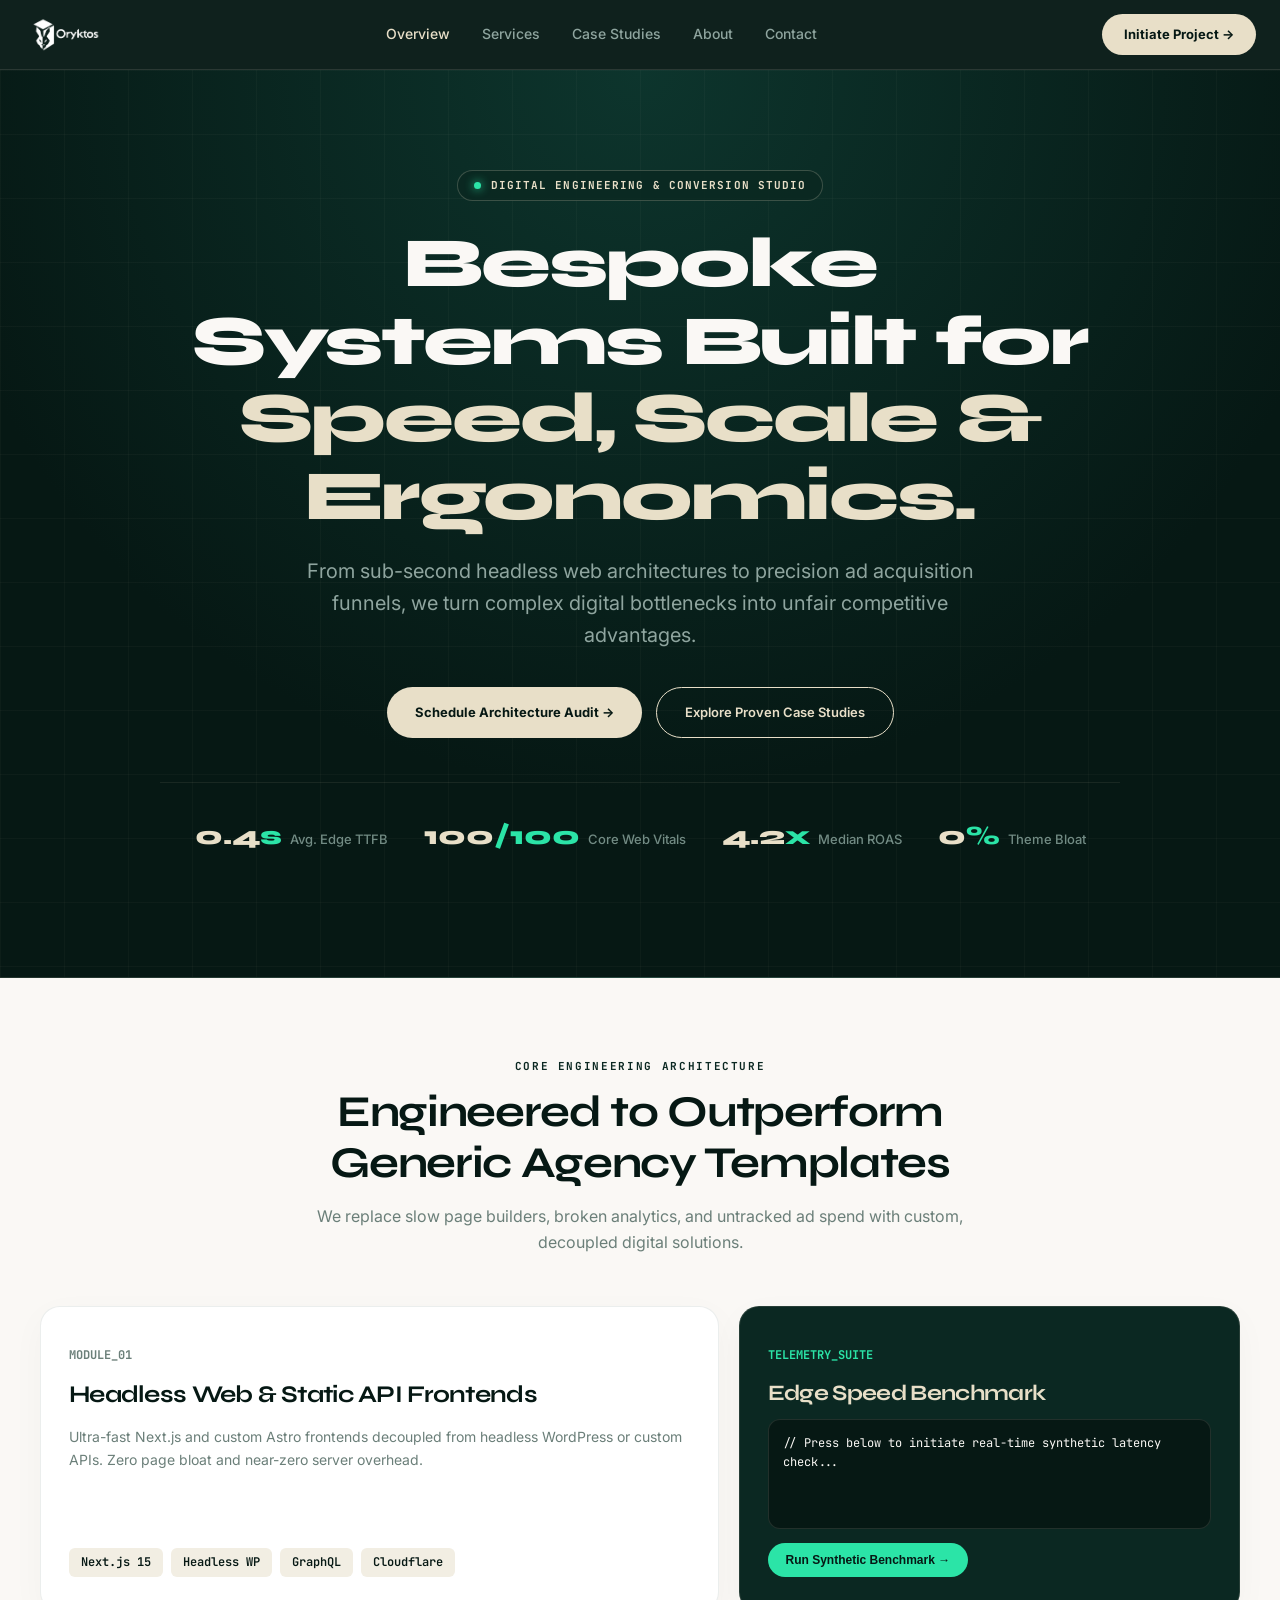
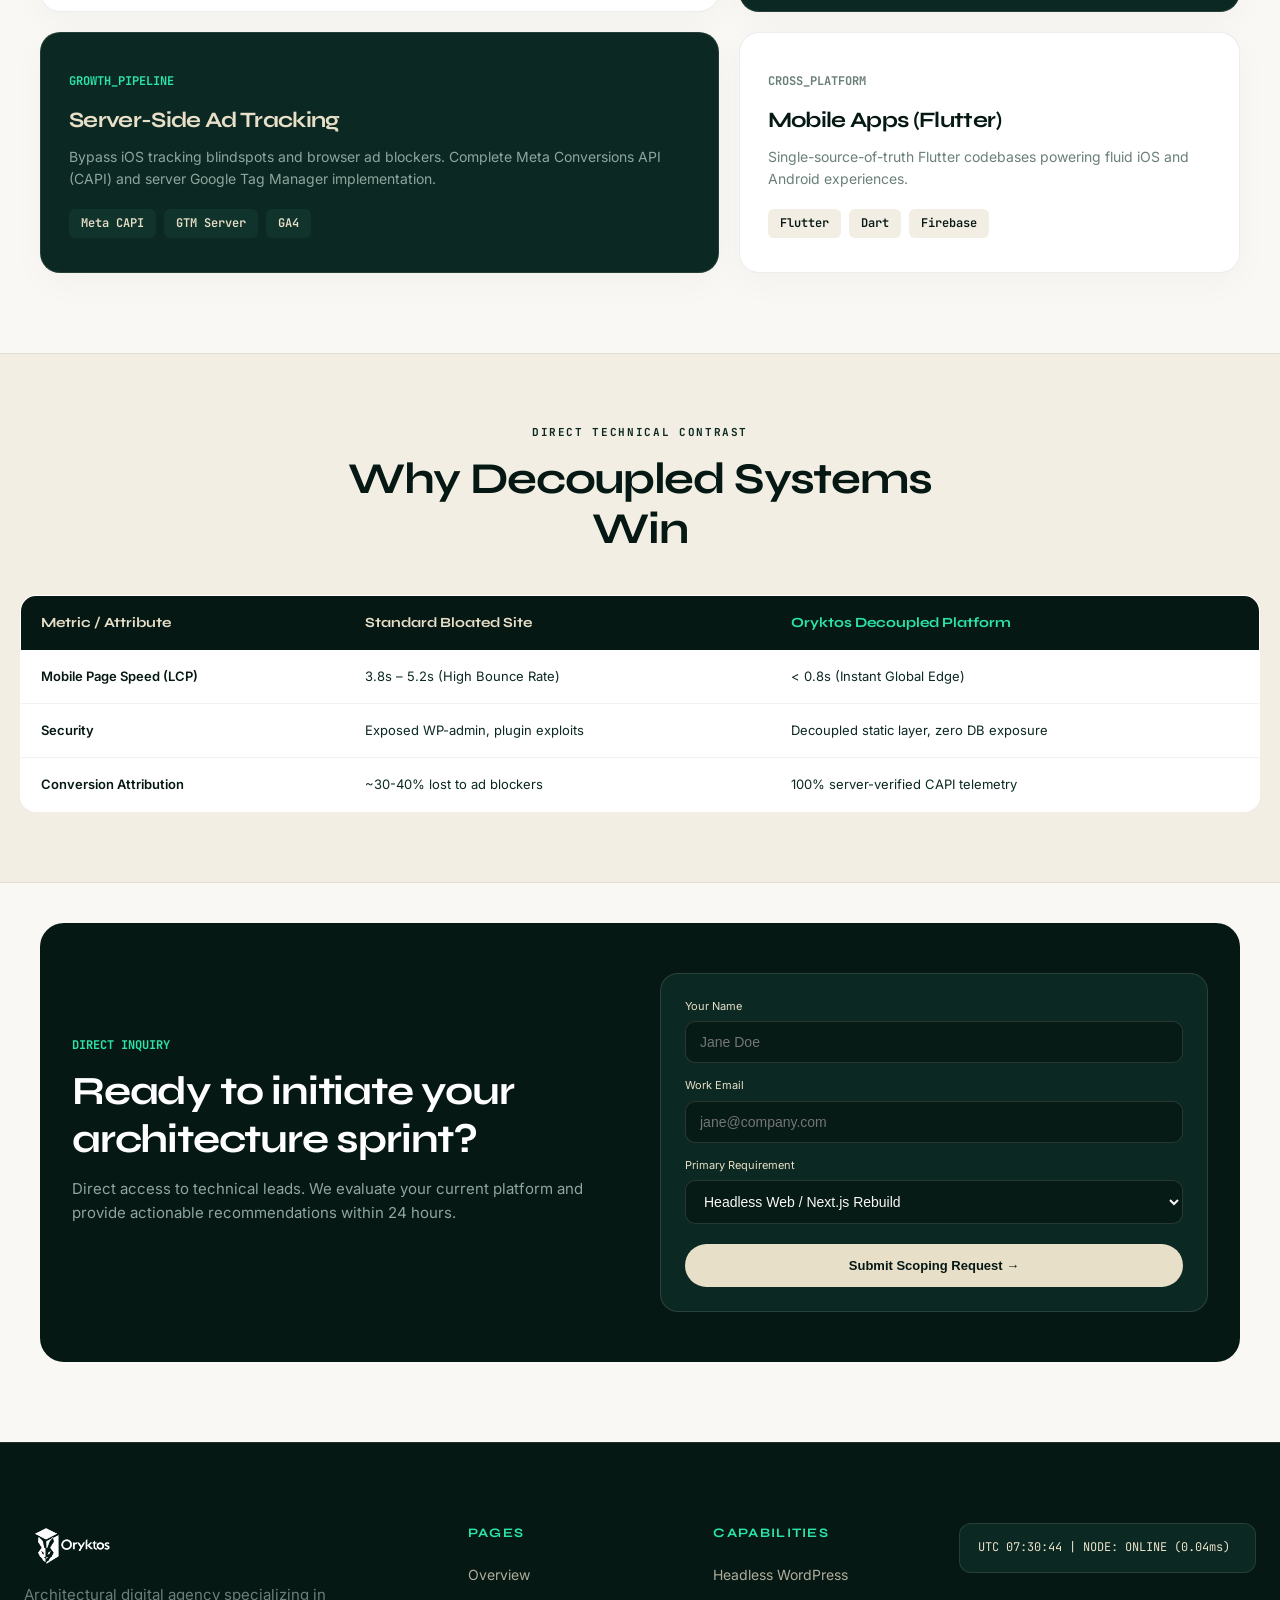
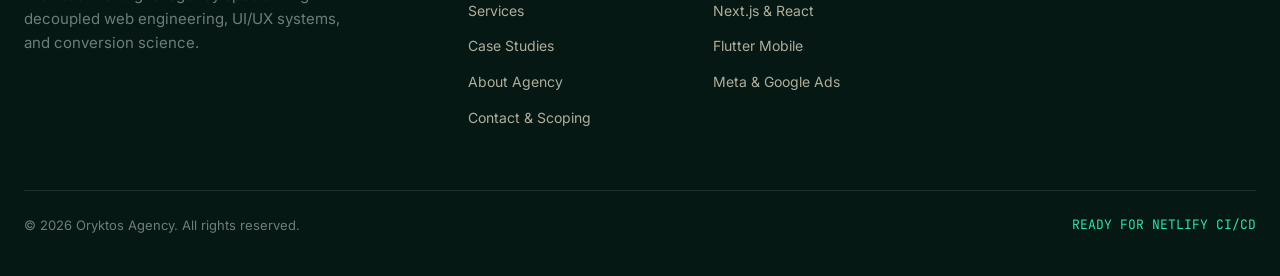
==== commit a8434875: "Update index.html" ====
--- a/index.html
+++ b/index.html
@@ -4,534 +4,120 @@
   <meta charset="UTF-8">
   <meta name="viewport" content="width=device-width, initial-scale=1.0, maximum-scale=5.0">
   <title>Oryktos — Digital Strategy, Engineering & Systems</title>
-  
-  <link rel="preconnect" href="https://fonts.googleapis.com">
-  <link rel="preconnect" href="https://fonts.gstatic.com" crossorigin>
-  <link href="https://fonts.googleapis.com/css2?family=Inter:wght@300;400;500;600;700&family=JetBrains+Mono:wght@400;500;600&family=Syne:wght@600;700;800&display=swap" rel="stylesheet">
-  
   <link rel="stylesheet" href="/style.css">
-  
   <style>
-    .hero {
-      background: radial-gradient(circle at 50% 0%, #0d352d 0%, var(--pine-deep) 65%);
-      color: #fff;
-      padding: 100px 20px 120px;
-      text-align: center;
-      position: relative;
-      border-bottom: 1px solid var(--border-dark);
-      width: 100%;
-    }
-    .hero::before {
-      content: '';
-      position: absolute;
-      inset: 0;
-      background-image: 
-        linear-gradient(rgba(232, 223, 200, 0.03) 1px, transparent 1px),
-        linear-gradient(90deg, rgba(232, 223, 200, 0.03) 1px, transparent 1px);
-      background-size: 64px 64px;
-      pointer-events: none;
-    }
-    .hero-content {
-      position: relative;
-      z-index: 2;
-      max-width: 960px;
-      margin: 0 auto;
-    }
-    .hero-badge {
-      display: inline-flex;
-      align-items: center;
-      gap: 10px;
-      background-color: rgba(11, 40, 34, 0.85);
-      border: 1px solid rgba(232, 223, 200, 0.22);
-      padding: 6px 16px;
-      border-radius: 999px;
-      color: var(--sand-dim);
-      font-size: 11px;
-      font-weight: 700;
-      letter-spacing: 0.1em;
-      text-transform: uppercase;
-      margin-bottom: 24px;
-    }
-    .badge-pulse {
-      width: 7px;
-      height: 7px;
-      background: var(--accent-mint);
-      border-radius: 50%;
-      box-shadow: 0 0 10px var(--accent-mint);
-      animation: pulseDot 2s infinite ease-in-out;
-    }
+    .hero { background: radial-gradient(circle at 50% 0%, #0d352d 0%, var(--pine-deep) 65%); color: #fff; padding: 100px 20px 120px; text-align: center; position: relative; border-bottom: 1px solid var(--border-dark); }
+    .hero::before { content: ''; position: absolute; inset: 0; background-image: linear-gradient(rgba(232, 223, 200, 0.03) 1px, transparent 1px), linear-gradient(90deg, rgba(232, 223, 200, 0.03) 1px, transparent 1px); background-size: 64px 64px; pointer-events: none; }
+    .hero-content { position: relative; z-index: 2; max-width: 960px; margin: 0 auto; }
+    .hero-badge { display: inline-flex; align-items: center; gap: 10px; background-color: rgba(11, 40, 34, 0.85); border: 1px solid rgba(232, 223, 200, 0.22); padding: 6px 16px; border-radius: 999px; color: var(--sand-dim); font-size: 11px; font-weight: 700; letter-spacing: 0.1em; text-transform: uppercase; margin-bottom: 24px; }
+    .badge-pulse { width: 7px; height: 7px; background: var(--accent-mint); border-radius: 50%; box-shadow: 0 0 10px var(--accent-mint); animation: pulseDot 2s infinite ease-in-out; }
     @keyframes pulseDot { 0%,100%{opacity:1;transform:scale(1)} 50%{opacity:0.4;transform:scale(0.8)} }
-    .hero h1 {
-      font-size: clamp(34px, 5.5vw, 76px);
-      font-weight: 800;
-      line-height: 1.1;
-      margin: 0 auto 20px;
-      color: #faf8f5;
-    }
-    .hero h1 em {
-      font-style: normal;
-      color: var(--sand-dim);
-      position: relative;
-    }
-    .hero p {
-      color: #8fa59f;
-      font-size: clamp(16px, 2vw, 20px);
-      max-width: 680px;
-      margin: 0 auto 36px;
-      line-height: 1.6;
-    }
-    .hero-actions {
-      display: flex;
-      gap: 14px;
-      justify-content: center;
-      flex-wrap: wrap;
-      margin-bottom: 44px;
-    }
-    .proof-strip {
-      display: flex;
-      justify-content: center;
-      align-items: center;
-      gap: 36px;
-      flex-wrap: wrap;
-      padding-top: 32px;
-      border-top: 1px solid rgba(232, 223, 200, 0.08);
-    }
-    .proof-item {
-      display: flex;
-      align-items: baseline;
-      gap: 8px;
-    }
-    .proof-num {
-      font-family: var(--font-heading);
-      font-size: 26px;
-      font-weight: 800;
-      color: var(--sand-dim);
-    }
+    .hero h1 { font-size: clamp(34px, 5.5vw, 76px); font-weight: 800; line-height: 1.1; margin: 0 auto 20px; color: #faf8f5; }
+    .hero h1 em { font-style: normal; color: var(--sand-dim); }
+    .hero p { color: #8fa59f; font-size: clamp(16px, 2vw, 20px); max-width: 680px; margin: 0 auto 36px; line-height: 1.6; }
+    .hero-actions { display: flex; gap: 14px; justify-content: center; flex-wrap: wrap; margin-bottom: 44px; }
+    .proof-strip { display: flex; justify-content: center; align-items: center; gap: 36px; flex-wrap: wrap; padding-top: 32px; border-top: 1px solid rgba(232, 223, 200, 0.08); }
+    .proof-item { display: flex; align-items: baseline; gap: 8px; }
+    .proof-num { font-family: var(--font-heading); font-size: 26px; font-weight: 800; color: var(--sand-dim); }
     .proof-num span { color: var(--accent-mint); }
-    .proof-label {
-      font-size: 13px;
-      color: #728b84;
-      font-weight: 500;
-    }
-    .section-wrap {
-      max-width: 1240px;
-      margin: 0 auto;
-      padding: 80px 20px;
-      width: 100%;
-    }
-    .section-heading-center {
-      text-align: center;
-      max-width: 680px;
-      margin: 0 auto 50px;
-    }
-    .eyebrow {
-      font-size: 11px;
-      font-weight: 700;
-      letter-spacing: 0.15em;
-      text-transform: uppercase;
-      color: var(--pine-surface);
-      margin-bottom: 12px;
-    }
-    .section-title {
-      font-size: clamp(28px, 4vw, 44px);
-      color: var(--pine-deep);
-      line-height: 1.15;
-      margin-bottom: 16px;
-    }
-    .section-desc {
-      color: var(--text-muted);
-      font-size: 15px;
-      line-height: 1.6;
-    }
-    .bento-grid {
-      display: grid;
-      grid-template-columns: 1.15fr 0.85fr;
-      gap: 20px;
-    }
-    .bento-card {
-      background: #ffffff;
-      border: 1px solid var(--border-light);
-      border-radius: 20px;
-      padding: 34px 28px;
-      box-shadow: 0 10px 35px rgba(6, 24, 20, 0.03);
-      display: flex;
-      flex-direction: column;
-      justify-content: space-between;
-    }
-    .bento-card.dark {
-      background: var(--pine-surface);
-      border-color: rgba(232, 223, 200, 0.12);
-      color: var(--sand-dim);
-    }
+    .proof-label { font-size: 13px; color: #728b84; font-weight: 500; }
+    
+    .section-wrap { max-width: 1240px; margin: 0 auto; padding: 80px 20px; width: 100%; }
+    .section-heading-center { text-align: center; max-width: 680px; margin: 0 auto 50px; }
+    .eyebrow { font-size: 11px; font-weight: 700; letter-spacing: 0.15em; text-transform: uppercase; color: var(--pine-surface); margin-bottom: 12px; }
+    .section-title { font-size: clamp(28px, 4vw, 44px); color: var(--pine-deep); line-height: 1.15; margin-bottom: 16px; }
+    .bento-grid { display: grid; grid-template-columns: 1.15fr 0.85fr; gap: 20px; }
+    .bento-card { background: #ffffff; border: 1px solid var(--border-light); border-radius: 20px; padding: 34px 28px; box-shadow: 0 10px 35px rgba(6, 24, 20, 0.03); display: flex; flex-direction: column; justify-content: space-between; }
+    .bento-card.dark { background: var(--pine-surface); border-color: rgba(232, 223, 200, 0.12); color: var(--sand-dim); }
     .tag-row { display: flex; gap: 8px; flex-wrap: wrap; margin-top: 18px; }
-    .tag {
-      background: var(--bg-sand);
-      color: var(--pine-deep);
-      padding: 5px 12px;
-      border-radius: 6px;
-      font-size: 12px;
-      font-weight: 600;
-    }
-    .tag.dark {
-      background: var(--pine-card);
-      color: var(--sand-dim);
-    }
-    .comparison-section {
-      background: #f2eee3;
-      padding: 70px 20px;
-      border-top: 1px solid var(--border-light);
-      border-bottom: 1px solid var(--border-light);
-      width: 100%;
-      overflow-x: auto;
-    }
-    .table-container {
-      width: 100%;
-      overflow-x: auto;
-      -webkit-overflow-scrolling: touch;
-    }
-    .comp-table {
-      width: 100%;
-      min-width: 580px;
-      border-collapse: collapse;
-      background: #ffffff;
-      border-radius: 16px;
-      overflow: hidden;
-      border: 1px solid rgba(11, 40, 34, 0.08);
-      margin-top: 24px;
-    }
-    .comp-table th, .comp-table td {
-      padding: 16px 20px;
-      text-align: left;
-      font-size: 13px;
-    }
-    .comp-table th {
-      background: var(--pine-deep);
-      color: var(--sand-dim);
-      font-family: var(--font-heading);
-      font-size: 14px;
-    }
+    .tag { background: var(--bg-sand); color: var(--pine-deep); padding: 5px 12px; border-radius: 6px; font-size: 12px; font-weight: 600; }
+    .tag.dark { background: var(--pine-card); color: var(--sand-dim); }
+    
+    .comparison-section { background: #f2eee3; padding: 70px 20px; border-top: 1px solid var(--border-light); border-bottom: 1px solid var(--border-light); width: 100%; }
+    .table-container { width: 100%; overflow-x: auto; -webkit-overflow-scrolling: touch; }
+    .comp-table { width: 100%; min-width: 580px; border-collapse: collapse; background: #ffffff; border-radius: 16px; overflow: hidden; border: 1px solid rgba(11, 40, 34, 0.08); margin-top: 24px; }
+    .comp-table th, .comp-table td { padding: 16px 20px; text-align: left; font-size: 13px; }
+    .comp-table th { background: var(--pine-deep); color: var(--sand-dim); font-family: var(--font-heading); font-size: 14px; }
     .comp-table th:last-child { color: var(--accent-mint); }
     .comp-table tr { border-bottom: 1px solid rgba(11, 40, 34, 0.06); }
     .comp-table tr:last-child { border-bottom: none; }
     .comp-table td:first-child { font-weight: 600; color: var(--pine-deep); }
-    .comp-table td:nth-child(2) { color: #8a9693; }
-    .comp-table td:last-child { font-weight: 600; color: #0d4237; background: rgba(43, 228, 167, 0.04); }
-    .landing-cta {
-      background: var(--pine-deep);
-      border-radius: 24px;
-      padding: 50px 32px;
-      color: #fff;
-      display: grid;
-      grid-template-columns: 1fr 1fr;
-      gap: 40px;
-      align-items: center;
-    }
-    .cta-form {
-      background: var(--pine-surface);
-      border: 1px solid rgba(232, 223, 200, 0.14);
-      border-radius: 18px;
-      padding: 24px;
-      display: flex;
-      flex-direction: column;
-      gap: 14px;
-    }
-    .cta-input, .cta-select {
-      width: 100%;
-      background: rgba(6, 24, 20, 0.85);
-      border: 1px solid rgba(232, 223, 200, 0.15);
-      border-radius: 10px;
-      padding: 12px 14px;
-      color: #faf8f5;
-      font-size: 14px;
-      outline: none;
-    }
+    
+    .landing-cta { background: var(--pine-deep); border-radius: 24px; padding: 50px 32px; color: #fff; display: grid; grid-template-columns: 1fr 1fr; gap: 40px; align-items: center; }
+    .cta-form { background: var(--pine-surface); border: 1px solid rgba(232, 223, 200, 0.14); border-radius: 18px; padding: 24px; display: flex; flex-direction: column; gap: 14px; }
+    .cta-input, .cta-select { width: 100%; background: rgba(6, 24, 20, 0.85); border: 1px solid rgba(232, 223, 200, 0.15); border-radius: 10px; padding: 12px 14px; color: #faf8f5; font-size: 14px; outline: none; }
     .cta-input:focus, .cta-select:focus { border-color: var(--accent-mint); }
+    
     @media (max-width: 900px) {
       .bento-grid { grid-template-columns: 1fr; }
       .landing-cta { grid-template-columns: 1fr; padding: 36px 20px; }
       .proof-strip { gap: 16px; flex-direction: column; }
-      .hero-actions .btn-primary, .hero-actions .btn-secondary {
-        width: 100%;
-      }
+      .hero-actions .nav-cta-btn, .hero-actions .btn-secondary { width: 100%; }
     }
   </style>
 </head>
 <body>
 
-  <!-- ================= HEADER & MOBILE NAVIGATION ================= -->
-<style>
-  header.site-header {
-    position: sticky;
-    top: 0;
-    left: 0;
-    right: 0;
-    z-index: 9999;
-    background: rgba(6, 24, 20, 0.96);
-    backdrop-filter: blur(16px);
-    -webkit-backdrop-filter: blur(16px);
-    border-bottom: 1px solid rgba(232, 223, 200, 0.12);
-    padding: 14px 20px;
-    box-sizing: border-box;
-    width: 100%;
-  }
-
-  .nav-container {
-    max-width: 1280px;
-    margin: 0 auto;
-    display: flex;
-    align-items: center;
-    justify-content: space-between;
-    gap: 16px;
-  }
-
-  .brand-link {
-    display: flex;
-    align-items: center;
-    text-decoration: none;
-    flex-shrink: 0;
-  }
-
-  /* LOGO SIZING: Only the image, no text */
-  .brand-logo-img {
-    height: 38px;
-    width: auto;
-    max-width: 160px;
-    object-fit: contain;
-    display: block;
-  }
-
-  /* DESKTOP NAV */
-  .desktop-nav {
-    display: flex;
-    gap: 32px;
-    align-items: center;
-  }
-
-  .desktop-nav a {
-    color: #8fa59f;
-    text-decoration: none;
-    font-size: 14px;
-    font-weight: 500;
-    transition: color 0.2s ease;
-  }
-
-  .desktop-nav a:hover,
-  .desktop-nav a.active {
-    color: #e8dfc8;
-  }
-
-  .nav-cta-btn {
-    background-color: #e8dfc8;
-    color: #061814 !important;
-    padding: 10px 22px;
-    border-radius: 999px;
-    font-weight: 700;
-    font-size: 13px;
-    text-decoration: none;
-    display: inline-flex;
-    align-items: center;
-    white-space: nowrap;
-    transition: all 0.2s ease;
-  }
-
-  .nav-cta-btn:hover {
-    background-color: #2be4a7;
-    transform: translateY(-1px);
-  }
-
-  /* HAMBURGER BUTTON (Hidden on Desktop) */
-  .mobile-toggle {
-    display: none;
-    background: transparent;
-    border: 1px solid rgba(232, 223, 200, 0.2);
-    border-radius: 8px;
-    width: 42px;
-    height: 42px;
-    cursor: pointer;
-    flex-direction: column;
-    justify-content: center;
-    align-items: center;
-    gap: 5px;
-    padding: 0;
-    flex-shrink: 0;
-  }
-
-  .mobile-toggle span {
-    display: block;
-    width: 20px;
-    height: 2px;
-    background-color: #e8dfc8;
-    border-radius: 2px;
-    transition: transform 0.25s ease, opacity 0.25s ease;
-  }
-
-  .mobile-toggle.is-open span:nth-child(1) {
-    transform: translateY(7px) rotate(45deg);
-  }
-  .mobile-toggle.is-open span:nth-child(2) {
-    opacity: 0;
-  }
-  .mobile-toggle.is-open span:nth-child(3) {
-    transform: translateY(-7px) rotate(-45deg);
-  }
-
-  /* MOBILE FULLSCREEN OVERLAY MENU */
-  .mobile-menu-overlay {
-    position: fixed;
-    top: 70px; /* Sits right under the header bar */
-    left: 0;
-    right: 0;
-    bottom: 0;
-    background: #061814;
-    z-index: 9998;
-    padding: 36px 28px 48px;
-    display: flex;
-    flex-direction: column;
-    justify-content: space-between;
-    opacity: 0;
-    pointer-events: none;
-    transform: translateY(-10px);
-    transition: opacity 0.25s ease, transform 0.25s ease;
-    border-top: 1px solid rgba(232, 223, 200, 0.1);
-    box-sizing: border-box;
-    overflow-y: auto;
-  }
-
-  .mobile-menu-overlay.open {
-    opacity: 1;
-    pointer-events: auto;
-    transform: translateY(0);
-  }
-
-  .mobile-links {
-    display: flex;
-    flex-direction: column;
-    gap: 20px;
-  }
-
-  .mobile-links a {
-    color: #e8dfc8;
-    text-decoration: none;
-    font-family: 'Syne', sans-serif;
-    font-size: 24px;
-    font-weight: 700;
-    letter-spacing: -0.02em;
-    padding: 8px 0;
-    border-bottom: 1px solid rgba(232, 223, 200, 0.06);
-    display: block;
-  }
-
-  .mobile-links a:hover,
-  .mobile-links a.active {
-    color: #2be4a7;
-  }
-
-  .mobile-footer-actions {
-    margin-top: 32px;
-    display: flex;
-    flex-direction: column;
-    gap: 14px;
-  }
-
-  /* RESPONSIVE TOGGLES */
-  @media (max-width: 900px) {
-    .desktop-nav, .desktop-cta {
-      display: none !important;
-    }
-    .mobile-toggle {
-      display: flex !important;
-    }
-  }
-</style>
-
-<header class="site-header">
-  <div class="nav-container">
-    <!-- Brand Logo ONLY (No text) -->
-    <a href="/" class="brand-link">
-      <img src="/logo.png" alt="Oryktos" class="brand-logo-img">
-    </a>
-
-    <!-- Desktop Navigation -->
-    <nav class="desktop-nav">
-      <a href="/">Overview</a>
-      <a href="/services/">Services</a>
-      <a href="/work/">Case Studies</a>
-      <a href="/about/">About</a>
-      <a href="/contact/">Contact</a>
+  <!-- UNIVERSAL HEADER -->
+  <header class="site-header">
+    <div class="nav-container">
+      <a href="/" class="brand-link">
+        <img src="/logo.png" alt="Oryktos" class="brand-logo-img" onerror="this.style.display='none'">
+      </a>
+      <nav class="desktop-nav">
+        <a href="/" class="active">Overview</a>
+        <a href="/services/">Services</a>
+        <a href="/work/">Case Studies</a>
+        <a href="/about/">About</a>
+        <a href="/contact/">Contact</a>
+      </nav>
+      <a href="/contact/" class="nav-cta-btn desktop-cta">Initiate Project →</a>
+      <button class="mobile-toggle" id="mobileMenuBtn" onclick="toggleMenu()" aria-label="Toggle navigation">
+        <span></span><span></span><span></span>
+      </button>
+    </div>
+  </header>
+
+  <!-- MOBILE MENU OVERLAY -->
+  <div class="mobile-menu-overlay" id="mobileMenu">
+    <nav class="mobile-links">
+      <a href="/" class="active" onclick="toggleMenu()">Overview</a>
+      <a href="/services/" onclick="toggleMenu()">Services</a>
+      <a href="/work/" onclick="toggleMenu()">Case Studies</a>
+      <a href="/about/" onclick="toggleMenu()">About</a>
+      <a href="/contact/" onclick="toggleMenu()">Contact</a>
     </nav>
-    <a href="/contact/" class="nav-cta-btn desktop-cta">Initiate Project →</a>
-
-    <!-- Hamburger Toggle for Mobile -->
-    <button class="mobile-toggle" id="mobileMenuBtn" onclick="toggleMenu()" aria-label="Toggle navigation">
-      <span></span>
-      <span></span>
-      <span></span>
-    </button>
+    <div class="mobile-footer-actions">
+      <a href="/contact/" class="nav-cta-btn" style="text-align:center; justify-content:center; padding:16px; font-size:15px;" onclick="toggleMenu()">Initiate Project →</a>
+      <div class="mono-font" style="font-size:11px; color:#6b7f79; text-align:center; margin-top:8px;">LATENCY: 0.04ms // ALL SYSTEMS NOMINAL</div>
+    </div>
   </div>
-</header>
-
-<!-- Mobile Dropdown Menu -->
-<div class="mobile-menu-overlay" id="mobileMenu">
-  <nav class="mobile-links">
-    <a href="/" onclick="toggleMenu()">Overview</a>
-    <a href="/services/" onclick="toggleMenu()">Services</a>
-    <a href="/work/" onclick="toggleMenu()">Case Studies</a>
-    <a href="/about/" onclick="toggleMenu()">About</a>
-    <a href="/contact/" onclick="toggleMenu()">Contact</a>
-  </nav>
-
-  <div class="mobile-footer-actions">
-    <a href="/contact/" class="nav-cta-btn" style="text-align:center; justify-content:center; padding:16px; font-size:15px;" onclick="toggleMenu()">
-      Initiate Project →
-    </a>
-    <div style="font-family:'JetBrains Mono',monospace; font-size:11px; color:#6b7f79; text-align:center; margin-top:8px;">
-      LATENCY: 0.04ms // ALL SYSTEMS NOMINAL
-    </div>
-  </div>
-</div>
-<!-- ================= END HEADER ================= -->
-
 
   <!-- HERO -->
   <section class="hero">
     <div class="hero-content">
-      <div class="hero-badge mono-font">
-        <span class="badge-pulse"></span>
-        Digital Engineering & Conversion Studio
-      </div>
+      <div class="hero-badge mono-font"><span class="badge-pulse"></span> Digital Engineering & Conversion Studio</div>
       <h1>Bespoke Systems Built for <em>Speed, Scale & Ergonomics.</em></h1>
       <p>From sub-second headless web architectures to precision ad acquisition funnels, we turn complex digital bottlenecks into unfair competitive advantages.</p>
       <div class="hero-actions">
-        <a href="#quick-audit" class="btn-primary" style="padding:14px 28px;">Schedule Architecture Audit →</a>
+        <a href="#quick-audit" class="nav-cta-btn" style="padding:14px 28px;">Schedule Architecture Audit →</a>
         <a href="/work/" class="btn-secondary" style="padding:14px 28px;">Explore Proven Case Studies</a>
       </div>
       <div class="proof-strip">
-        <div class="proof-item">
-          <div class="proof-num">0.4<span>s</span></div>
-          <div class="proof-label">Avg. Edge TTFB</div>
-        </div>
-        <div class="proof-item">
-          <div class="proof-num">100<span>/100</span></div>
-          <div class="proof-label">Core Web Vitals</div>
-        </div>
-        <div class="proof-item">
-          <div class="proof-num">4.2<span>x</span></div>
-          <div class="proof-label">Median ROAS on Ad Spend</div>
-        </div>
-        <div class="proof-item">
-          <div class="proof-num">0<span>%</span></div>
-          <div class="proof-label">Bloated Theme Dependencies</div>
-        </div>
-      </div>
-    </div>
-  </section>
-
-  <!-- CAPABILITIES -->
+        <div class="proof-item"><div class="proof-num">0.4<span>s</span></div><div class="proof-label">Avg. Edge TTFB</div></div>
+        <div class="proof-item"><div class="proof-num">100<span>/100</span></div><div class="proof-label">Core Web Vitals</div></div>
+        <div class="proof-item"><div class="proof-num">4.2<span>x</span></div><div class="proof-label">Median ROAS</div></div>
+        <div class="proof-item"><div class="proof-num">0<span>%</span></div><div class="proof-label">Theme Bloat</div></div>
+      </div>
+    </div>
+  </section>
+
+  <!-- BENTO -->
   <section class="section-wrap">
     <div class="section-heading-center">
       <div class="eyebrow mono-font">Core Engineering Architecture</div>
       <h2 class="section-title">Engineered to Outperform Generic Agency Templates</h2>
-      <p class="section-desc">We replace slow page builders, broken analytics, and untracked ad spend with custom, decoupled digital solutions.</p>
+      <p style="color:var(--text-muted);">We replace slow page builders, broken analytics, and untracked ad spend with custom, decoupled digital solutions.</p>
     </div>
 
     <div class="bento-grid">
@@ -542,10 +128,7 @@
           <p style="color:var(--text-muted); font-size:14px;">Ultra-fast Next.js and custom Astro frontends decoupled from headless WordPress or custom APIs. Zero page bloat and near-zero server overhead.</p>
         </div>
         <div class="tag-row">
-          <span class="tag">Next.js 15</span>
-          <span class="tag">Headless WordPress</span>
-          <span class="tag">GraphQL</span>
-          <span class="tag">Tailwind</span>
+          <span class="tag">Next.js 15</span><span class="tag">Headless WP</span><span class="tag">GraphQL</span><span class="tag">Cloudflare</span>
         </div>
       </div>
 
@@ -553,10 +136,9 @@
         <div>
           <span class="mono-font" style="font-size:12px; font-weight:700; color:var(--accent-mint);">TELEMETRY_SUITE</span>
           <h3 style="font-size:22px; margin:10px 0 8px;">Edge Speed Benchmark</h3>
-          <p style="font-size:13px; color:#8fa59f; margin-bottom:14px;">Test simulated server-side delivery vs traditional shared hosting.</p>
           <div id="terminal-log" class="mono-font" style="background:#061814; padding:14px; border-radius:12px; font-size:12px; min-height:110px; border:1px solid rgba(232,223,200,0.12); color:#faf8f5; white-space:pre-wrap; overflow-x:auto;">// Press below to initiate real-time synthetic latency check...</div>
         </div>
-        <button onclick="runBenchmark()" class="btn-primary" style="background:var(--accent-mint); font-size:12px; padding:10px 18px; margin-top:14px; align-self:flex-start;">
+        <button onclick="runBenchmark()" class="nav-cta-btn" style="background:var(--accent-mint); font-size:12px; padding:10px 18px; margin-top:14px; align-self:flex-start;">
           Run Synthetic Benchmark →
         </button>
       </div>
@@ -564,32 +146,28 @@
       <div class="bento-card dark">
         <div>
           <span class="mono-font" style="font-size:12px; font-weight:700; color:var(--accent-mint);">GROWTH_PIPELINE</span>
-          <h3 style="font-size:22px; margin:10px 0 8px;">Server-Side Ad Telemetry & Tracking</h3>
+          <h3 style="font-size:22px; margin:10px 0 8px;">Server-Side Ad Tracking</h3>
           <p style="color:#8fa59f; font-size:14px;">Bypass iOS tracking blindspots and browser ad blockers. Complete Meta Conversions API (CAPI) and server Google Tag Manager implementation.</p>
         </div>
         <div class="tag-row">
-          <span class="tag dark">Meta CAPI</span>
-          <span class="tag dark">GTM Server-Side</span>
-          <span class="tag dark">GA4 Multi-Channel</span>
+          <span class="tag dark">Meta CAPI</span><span class="tag dark">GTM Server</span><span class="tag dark">GA4</span>
         </div>
       </div>
 
       <div class="bento-card">
         <div>
           <span class="mono-font" style="font-size:12px; font-weight:700; color:var(--text-muted);">CROSS_PLATFORM</span>
-          <h3 style="font-size:22px; margin:10px 0 8px; color:var(--pine-deep);">Mobile Applications (Flutter)</h3>
-          <p style="color:var(--text-muted); font-size:14px;">Single-source-of-truth Flutter codebases powering fluid iOS and Android mobile experiences. Real-time Firebase database architecture.</p>
+          <h3 style="font-size:22px; margin:10px 0 8px; color:var(--pine-deep);">Mobile Apps (Flutter)</h3>
+          <p style="color:var(--text-muted); font-size:14px;">Single-source-of-truth Flutter codebases powering fluid iOS and Android experiences.</p>
         </div>
         <div class="tag-row">
-          <span class="tag">Flutter</span>
-          <span class="tag">Dart</span>
-          <span class="tag">Firebase</span>
-        </div>
-      </div>
-    </div>
-  </section>
-
-  <!-- COMPARISON TABLE (RESPONSIVE WRAPPER) -->
+          <span class="tag">Flutter</span><span class="tag">Dart</span><span class="tag">Firebase</span>
+        </div>
+      </div>
+    </div>
+  </section>
+
+  <!-- TABLE -->
   <section class="comparison-section">
     <div class="section-heading-center" style="margin-bottom:10px;">
       <div class="eyebrow mono-font">Direct Technical Contrast</div>
@@ -605,52 +183,35 @@
           </tr>
         </thead>
         <tbody>
-          <tr>
-            <td>Mobile Page Speed (LCP)</td>
-            <td>3.8s – 5.2s (High Bounce Rate)</td>
-            <td>&lt; 0.8s (Instant Global Edge)</td>
-          </tr>
-          <tr>
-            <td>Security</td>
-            <td>Exposed WP-admin, plugin exploits</td>
-            <td>Decoupled static layer, zero DB exposure</td>
-          </tr>
-          <tr>
-            <td>Conversion Attribution</td>
-            <td>~30-40% lost to ad blockers</td>
-            <td>100% server-verified CAPI telemetry</td>
-          </tr>
+          <tr><td>Mobile Page Speed (LCP)</td><td>3.8s – 5.2s (High Bounce Rate)</td><td>&lt; 0.8s (Instant Global Edge)</td></tr>
+          <tr><td>Security</td><td>Exposed WP-admin, plugin exploits</td><td>Decoupled static layer, zero DB exposure</td></tr>
+          <tr><td>Conversion Attribution</td><td>~30-40% lost to ad blockers</td><td>100% server-verified CAPI telemetry</td></tr>
         </tbody>
       </table>
     </div>
   </section>
 
-  <!-- SCOPING SECTION -->
-  <section class="section-wrap" id="quick-audit">
+  <!-- FORM -->
+  <section class="section-wrap" id="quick-audit" style="padding-top:40px;">
     <div class="landing-cta">
       <div>
         <div class="mono-font" style="font-size:12px; color:var(--accent-mint); font-weight:700; margin-bottom:12px;">DIRECT INQUIRY</div>
         <h2 style="font-size:clamp(26px, 3.2vw, 40px); line-height:1.2; margin-bottom:14px;">Ready to initiate your architecture sprint?</h2>
-        <p style="color:#8fa59f; font-size:15px; line-height:1.6; margin-bottom:24px;">Direct access to technical leads. We evaluate your current platform and provide actionable architectural recommendations within 24 hours.</p>
-        <div style="display:flex; flex-direction:column; gap:10px; font-size:14px; color:var(--sand-dim);">
-          <div>✓ Direct review by technical leads</div>
-          <div>✓ Non-disclosure guaranteed (NDA standard)</div>
-        </div>
-      </div>
-
+        <p style="color:#8fa59f; font-size:15px; margin-bottom:24px;">Direct access to technical leads. We evaluate your current platform and provide actionable recommendations within 24 hours.</p>
+      </div>
       <form class="cta-form" name="homepage-audit" method="POST" data-netlify="true" netlify-honeypot="bot-field">
         <input type="hidden" name="form-name" value="homepage-audit">
         <p style="display:none;"><input name="bot-field"></p>
         <div>
-          <label style="font-size:11px; text-transform:uppercase; letter-spacing:0.05em; color:var(--sand-dim); display:block; margin-bottom:6px;">Your Name</label>
+          <label style="font-size:11px; color:var(--sand-dim); display:block; margin-bottom:6px;">Your Name</label>
           <input type="text" name="name" class="cta-input" required placeholder="Jane Doe">
         </div>
         <div>
-          <label style="font-size:11px; text-transform:uppercase; letter-spacing:0.05em; color:var(--sand-dim); display:block; margin-bottom:6px;">Work Email</label>
+          <label style="font-size:11px; color:var(--sand-dim); display:block; margin-bottom:6px;">Work Email</label>
           <input type="email" name="email" class="cta-input" required placeholder="jane@company.com">
         </div>
         <div>
-          <label style="font-size:11px; text-transform:uppercase; letter-spacing:0.05em; color:var(--sand-dim); display:block; margin-bottom:6px;">Primary Requirement</label>
+          <label style="font-size:11px; color:var(--sand-dim); display:block; margin-bottom:6px;">Primary Requirement</label>
           <select name="service" class="cta-select">
             <option value="headless-web">Headless Web / Next.js Rebuild</option>
             <option value="mobile-app">Cross-Platform Flutter Mobile</option>
@@ -658,9 +219,7 @@
             <option value="performance-audit">Comprehensive Performance Audit</option>
           </select>
         </div>
-        <button type="submit" class="btn-primary" style="width:100%; justify-content:center; padding:14px; margin-top:6px;">
-          Submit Scoping Request →
-        </button>
+        <button type="submit" class="nav-cta-btn" style="width:100%; padding:14px; margin-top:6px;">Submit Scoping Request →</button>
       </form>
     </div>
   </section>
@@ -672,7 +231,6 @@
         <div>
           <div class="footer-brand-wrap">
             <img src="/logo.png" alt="Oryktos" class="footer-logo-img" onerror="this.style.display='none'">
-            <div class="brand-title" style="font-size:22px;">Oryktos<span>.</span></div>
           </div>
           <p class="footer-tagline">Architectural digital agency specializing in decoupled web engineering, UI/UX systems, and conversion science.</p>
         </div>
--- a/style.css
+++ b/style.css
@@ -18,44 +18,27 @@
   --font-mono: 'JetBrains Mono', monospace;
 }
 
-*, *::before, *::after {
-  margin: 0;
-  padding: 0;
-  box-sizing: border-box;
-}
+*, *::before, *::after { margin: 0; padding: 0; box-sizing: border-box; }
+html { scroll-behavior: smooth; }
+body { background-color: var(--bg-stone); color: var(--text-dark); font-family: var(--font-body); line-height: 1.6; overflow-x: hidden; width: 100%; }
 
-html {
-  scroll-behavior: smooth;
-}
+h1, h2, h3, h4 { font-family: var(--font-heading); letter-spacing: -0.03em; }
+.mono-font, .tag, .stat-num, code { font-family: var(--font-mono); }
 
-body {
-  background-color: var(--bg-stone);
-  color: var(--text-dark);
-  font-family: var(--font-body);
-  line-height: 1.6;
-  overflow-x: hidden;
-  width: 100%;
-}
-
-h1, h2, h3, h4, .brand-font {
-  font-family: var(--font-heading);
-  letter-spacing: -0.03em;
-}
-
-.mono-font, .tag, .stat-num, code {
-  font-family: var(--font-mono);
-}
-
-/* NAVBAR */
+/* =========================================
+   UNIVERSAL HEADER & MOBILE DRAWER
+========================================= */
 header.site-header {
   position: sticky;
   top: 0;
-  z-index: 999;
-  background-color: rgba(6, 24, 20, 0.94);
-  backdrop-filter: blur(14px);
-  -webkit-backdrop-filter: blur(14px);
+  left: 0;
+  right: 0;
+  z-index: 9999;
+  background: rgba(6, 24, 20, 0.96);
+  backdrop-filter: blur(16px);
+  -webkit-backdrop-filter: blur(16px);
   border-bottom: 1px solid var(--border-dark);
-  padding: 16px 40px;
+  padding: 14px 24px;
   width: 100%;
 }
 
@@ -65,77 +48,33 @@
   display: flex;
   align-items: center;
   justify-content: space-between;
+  gap: 16px;
 }
 
-.brand-link {
-  display: flex;
-  align-items: center;
-  gap: 12px;
-  text-decoration: none;
-}
+.brand-link { display: flex; align-items: center; text-decoration: none; flex-shrink: 0; }
+.brand-logo-img { height: 38px; width: auto; max-width: 180px; object-fit: contain; display: block; }
 
-.brand-logo-img {
-  width: 34px;
-  height: 34px;
-  object-fit: contain;
-  border-radius: 6px;
-  display: block;
-}
+.desktop-nav { display: flex; gap: 32px; align-items: center; }
+.desktop-nav a { color: #8fa59f; text-decoration: none; font-size: 14px; font-weight: 500; transition: color 0.2s ease; }
+.desktop-nav a:hover, .desktop-nav a.active { color: var(--sand-dim); }
 
-.brand-title {
-  color: var(--sand-dim);
-  font-family: var(--font-heading);
-  font-size: 20px;
-  font-weight: 800;
-  letter-spacing: -0.5px;
-}
-
-.brand-title span {
-  color: var(--accent-mint);
-}
-
-/* DESKTOP NAV LINKS */
-.nav-links {
-  display: flex;
-  gap: 32px;
-  align-items: center;
-}
-
-.nav-links a {
-  color: #8fa59f;
-  text-decoration: none;
-  font-size: 14px;
-  font-weight: 500;
-  transition: color 0.2s ease;
-}
-
-.nav-links a:hover,
-.nav-links a.active {
-  color: var(--sand-dim);
-}
-
-.btn-primary {
+.nav-cta-btn {
   background-color: var(--sand-dim);
-  color: var(--pine-deep);
+  color: var(--pine-deep) !important;
   padding: 10px 22px;
   border-radius: 999px;
   font-weight: 700;
   font-size: 13px;
   text-decoration: none;
-  border: none;
-  cursor: pointer;
-  transition: all 0.2s ease;
   display: inline-flex;
   align-items: center;
   justify-content: center;
-  gap: 8px;
+  white-space: nowrap;
+  transition: all 0.2s ease;
+  border: none;
+  cursor: pointer;
 }
-
-.btn-primary:hover {
-  background-color: var(--accent-mint);
-  transform: translateY(-2px);
-  box-shadow: 0 4px 18px rgba(43, 228, 167, 0.35);
-}
+.nav-cta-btn:hover { background-color: var(--accent-mint); transform: translateY(-1px); box-shadow: 0 4px 18px rgba(43, 228, 167, 0.35); }
 
 .btn-secondary {
   background-color: transparent;
@@ -152,247 +91,77 @@
   align-items: center;
   justify-content: center;
 }
+.btn-secondary:hover { background-color: rgba(232, 223, 200, 0.1); }
 
-.btn-secondary:hover {
-  background-color: rgba(232, 223, 200, 0.1);
-}
-
-/* MOBILE BURGER TOGGLE */
-.mobile-menu-btn {
+/* Hamburger Toggle */
+.mobile-toggle {
   display: none;
   background: transparent;
-  border: 1px solid var(--border-dark);
+  border: 1px solid rgba(232, 223, 200, 0.2);
   border-radius: 8px;
-  padding: 8px 10px;
-  color: var(--sand-dim);
+  width: 42px;
+  height: 42px;
   cursor: pointer;
+  flex-direction: column;
+  justify-content: center;
   align-items: center;
-  justify-content: center;
-  flex-direction: column;
   gap: 5px;
-  width: 40px;
-  height: 40px;
+  padding: 0;
+  flex-shrink: 0;
 }
+.mobile-toggle span { display: block; width: 20px; height: 2px; background-color: var(--sand-dim); border-radius: 2px; transition: transform 0.25s ease, opacity 0.25s ease; }
+.mobile-toggle.is-open span:nth-child(1) { transform: translateY(7px) rotate(45deg); }
+.mobile-toggle.is-open span:nth-child(2) { opacity: 0; }
+.mobile-toggle.is-open span:nth-child(3) { transform: translateY(-7px) rotate(-45deg); }
 
-.mobile-menu-btn span {
-  display: block;
-  width: 20px;
-  height: 2px;
-  background-color: var(--sand-dim);
-  transition: transform 0.25s, opacity 0.25s;
-}
-
-.mobile-menu-btn.open span:nth-child(1) {
-  transform: translateY(7px) rotate(45deg);
-}
-.mobile-menu-btn.open span:nth-child(2) {
-  opacity: 0;
-}
-.mobile-menu-btn.open span:nth-child(3) {
-  transform: translateY(-7px) rotate(-45deg);
-}
-
-/* MOBILE SLIDE-OUT DRAWER */
-.mobile-drawer-overlay {
+/* Fullscreen Mobile Drawer */
+.mobile-menu-overlay {
   position: fixed;
-  inset: 0;
-  background: rgba(6, 24, 20, 0.7);
-  backdrop-filter: blur(4px);
-  z-index: 998;
-  opacity: 0;
-  pointer-events: none;
-  transition: opacity 0.3s ease;
-}
-
-.mobile-drawer-overlay.active {
-  opacity: 1;
-  pointer-events: auto;
-}
-
-.mobile-drawer {
-  position: fixed;
-  top: 0;
+  top: 67px;
+  left: 0;
   right: 0;
   bottom: 0;
-  width: min(85vw, 340px);
-  background-color: var(--pine-deep);
-  border-left: 1px solid var(--border-dark);
-  z-index: 1000;
-  padding: 32px 24px;
+  background: var(--pine-deep);
+  z-index: 9998;
+  padding: 36px 28px 48px;
   display: flex;
   flex-direction: column;
   justify-content: space-between;
-  transform: translateX(100%);
-  transition: transform 0.3s cubic-bezier(0.16, 1, 0.3, 1);
-  box-shadow: -10px 0 40px rgba(0, 0, 0, 0.5);
+  opacity: 0;
+  pointer-events: none;
+  transform: translateY(-10px);
+  transition: opacity 0.25s ease, transform 0.25s ease;
+  border-top: 1px solid var(--border-dark);
+  box-sizing: border-box;
+  overflow-y: auto;
 }
+.mobile-menu-overlay.open { opacity: 1; pointer-events: auto; transform: translateY(0); }
+.mobile-links { display: flex; flex-direction: column; gap: 20px; }
+.mobile-links a { color: var(--sand-dim); text-decoration: none; font-family: var(--font-heading); font-size: 24px; font-weight: 700; padding: 8px 0; border-bottom: 1px solid rgba(232, 223, 200, 0.06); display: block; }
+.mobile-links a:hover, .mobile-links a.active { color: var(--accent-mint); }
+.mobile-footer-actions { margin-top: 32px; display: flex; flex-direction: column; gap: 14px; }
 
-.mobile-drawer.active {
-  transform: translateX(0);
+/* =========================================
+   UNIVERSAL FOOTER
+========================================= */
+footer.site-footer { background-color: var(--pine-deep); color: var(--sand-dim); padding: 80px 24px 40px; border-top: 1px solid var(--border-dark); width: 100%; }
+.footer-container { max-width: 1280px; margin: 0 auto; }
+.footer-grid { display: grid; grid-template-columns: 2fr 1fr 1fr 1.5fr; gap: 48px; margin-bottom: 60px; }
+.footer-brand-wrap { margin-bottom: 16px; }
+.footer-logo-img { height: 44px; width: auto; max-width: 200px; object-fit: contain; display: block; }
+.footer-tagline { color: var(--text-muted); font-size: 15px; max-width: 320px; margin-top: 14px; }
+.footer-col h4 { font-size: 13px; text-transform: uppercase; letter-spacing: 0.1em; color: var(--accent-mint); margin-bottom: 18px; }
+.footer-col ul { list-style: none; display: flex; flex-direction: column; gap: 10px; }
+.footer-col a { color: var(--sand-dim); opacity: 0.75; text-decoration: none; font-size: 14px; transition: opacity 0.2s, color 0.2s; }
+.footer-col a:hover { opacity: 1; color: var(--accent-mint); }
+.telemetry-box { background-color: var(--pine-surface); border: 1px solid var(--border-dark); padding: 14px 18px; border-radius: 12px; font-size: 12px; word-break: break-all; }
+.footer-bottom { border-top: 1px solid var(--border-dark); padding-top: 24px; display: flex; justify-content: space-between; align-items: center; color: var(--text-muted); font-size: 13px; flex-wrap: wrap; gap: 12px; }
+
+/* Responsive Adjustments */
+@media (max-width: 900px) {
+  .desktop-nav, .desktop-cta { display: none !important; }
+  .mobile-toggle { display: flex !important; }
+  .footer-grid { grid-template-columns: 1fr; gap: 36px; }
+  footer.site-footer { padding: 60px 20px 30px; }
+  .footer-bottom { flex-direction: column; text-align: center; }
 }
-
-.drawer-header {
-  display: flex;
-  align-items: center;
-  justify-content: space-between;
-  border-bottom: 1px solid var(--border-dark);
-  padding-bottom: 20px;
-  margin-bottom: 24px;
-}
-
-.drawer-close-btn {
-  background: transparent;
-  border: none;
-  color: var(--sand-dim);
-  font-size: 26px;
-  line-height: 1;
-  cursor: pointer;
-  padding: 4px;
-}
-
-.drawer-links {
-  display: flex;
-  flex-direction: column;
-  gap: 18px;
-}
-
-.drawer-links a {
-  color: #8fa59f;
-  text-decoration: none;
-  font-size: 18px;
-  font-family: var(--font-heading);
-  font-weight: 700;
-  transition: color 0.2s, transform 0.2s;
-  display: block;
-}
-
-.drawer-links a:hover,
-.drawer-links a.active {
-  color: var(--sand-dim);
-  transform: translateX(4px);
-}
-
-.drawer-footer {
-  border-top: 1px solid var(--border-dark);
-  padding-top: 20px;
-  display: flex;
-  flex-direction: column;
-  gap: 14px;
-}
-
-/* FOOTER */
-footer.site-footer {
-  background-color: var(--pine-deep);
-  color: var(--sand-dim);
-  padding: 80px 40px 40px;
-  border-top: 1px solid var(--border-dark);
-  width: 100%;
-}
-
-.footer-container {
-  max-width: 1280px;
-  margin: 0 auto;
-}
-
-.footer-grid {
-  display: grid;
-  grid-template-columns: 2fr 1fr 1fr 1.5fr;
-  gap: 48px;
-  margin-bottom: 60px;
-}
-
-.footer-brand-wrap {
-  display: flex;
-  align-items: center;
-  gap: 12px;
-  margin-bottom: 14px;
-}
-
-.footer-logo-img {
-  width: 32px;
-  height: 32px;
-  object-fit: contain;
-  border-radius: 6px;
-  display: block;
-}
-
-.footer-tagline {
-  color: var(--text-muted);
-  font-size: 15px;
-  max-width: 320px;
-  margin-top: 14px;
-}
-
-.footer-col h4 {
-  font-size: 13px;
-  text-transform: uppercase;
-  letter-spacing: 0.1em;
-  color: var(--accent-mint);
-  margin-bottom: 18px;
-}
-
-.footer-col ul {
-  list-style: none;
-  display: flex;
-  flex-direction: column;
-  gap: 10px;
-}
-
-.footer-col a {
-  color: var(--sand-dim);
-  opacity: 0.75;
-  text-decoration: none;
-  font-size: 14px;
-  transition: opacity 0.2s, color 0.2s;
-}
-
-.footer-col a:hover {
-  opacity: 1;
-  color: var(--accent-mint);
-}
-
-.telemetry-box {
-  background-color: var(--pine-surface);
-  border: 1px solid var(--border-dark);
-  padding: 14px 18px;
-  border-radius: 12px;
-  font-size: 12px;
-  word-break: break-all;
-}
-
-.footer-bottom {
-  border-top: 1px solid var(--border-dark);
-  padding-top: 24px;
-  display: flex;
-  justify-content: space-between;
-  align-items: center;
-  color: var(--text-muted);
-  font-size: 13px;
-  flex-wrap: wrap;
-  gap: 12px;
-}
-
-/* RESPONSIVE BREAKPOINTS */
-@media (max-width: 900px) {
-  header.site-header {
-    padding: 14px 20px;
-  }
-  .nav-links, .desktop-only-cta {
-    display: none !important;
-  }
-  .mobile-menu-btn {
-    display: flex;
-  }
-  footer.site-footer {
-    padding: 60px 20px 30px;
-  }
-  .footer-grid {
-    grid-template-columns: 1fr;
-    gap: 36px;
-  }
-  .footer-bottom {
-    flex-direction: column;
-    text-align: center;
-    gap: 12px;
-  }
-}
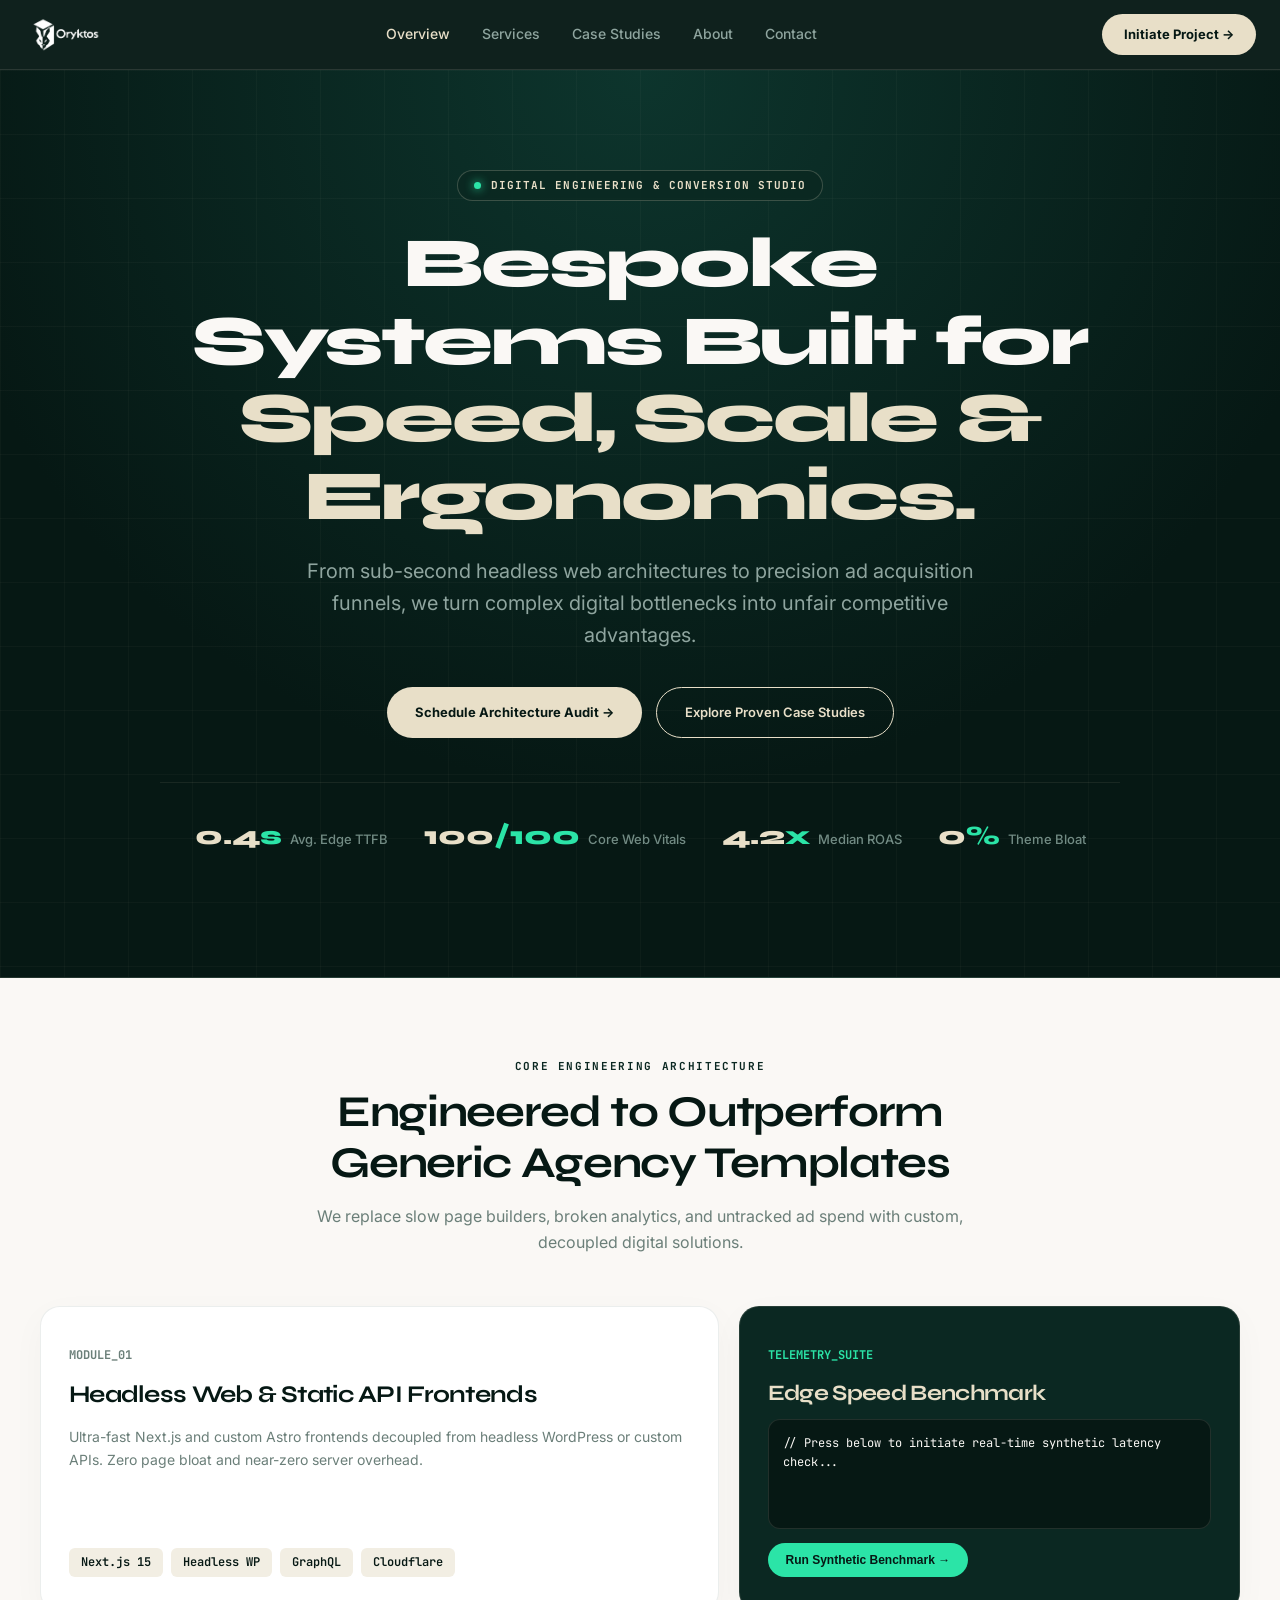
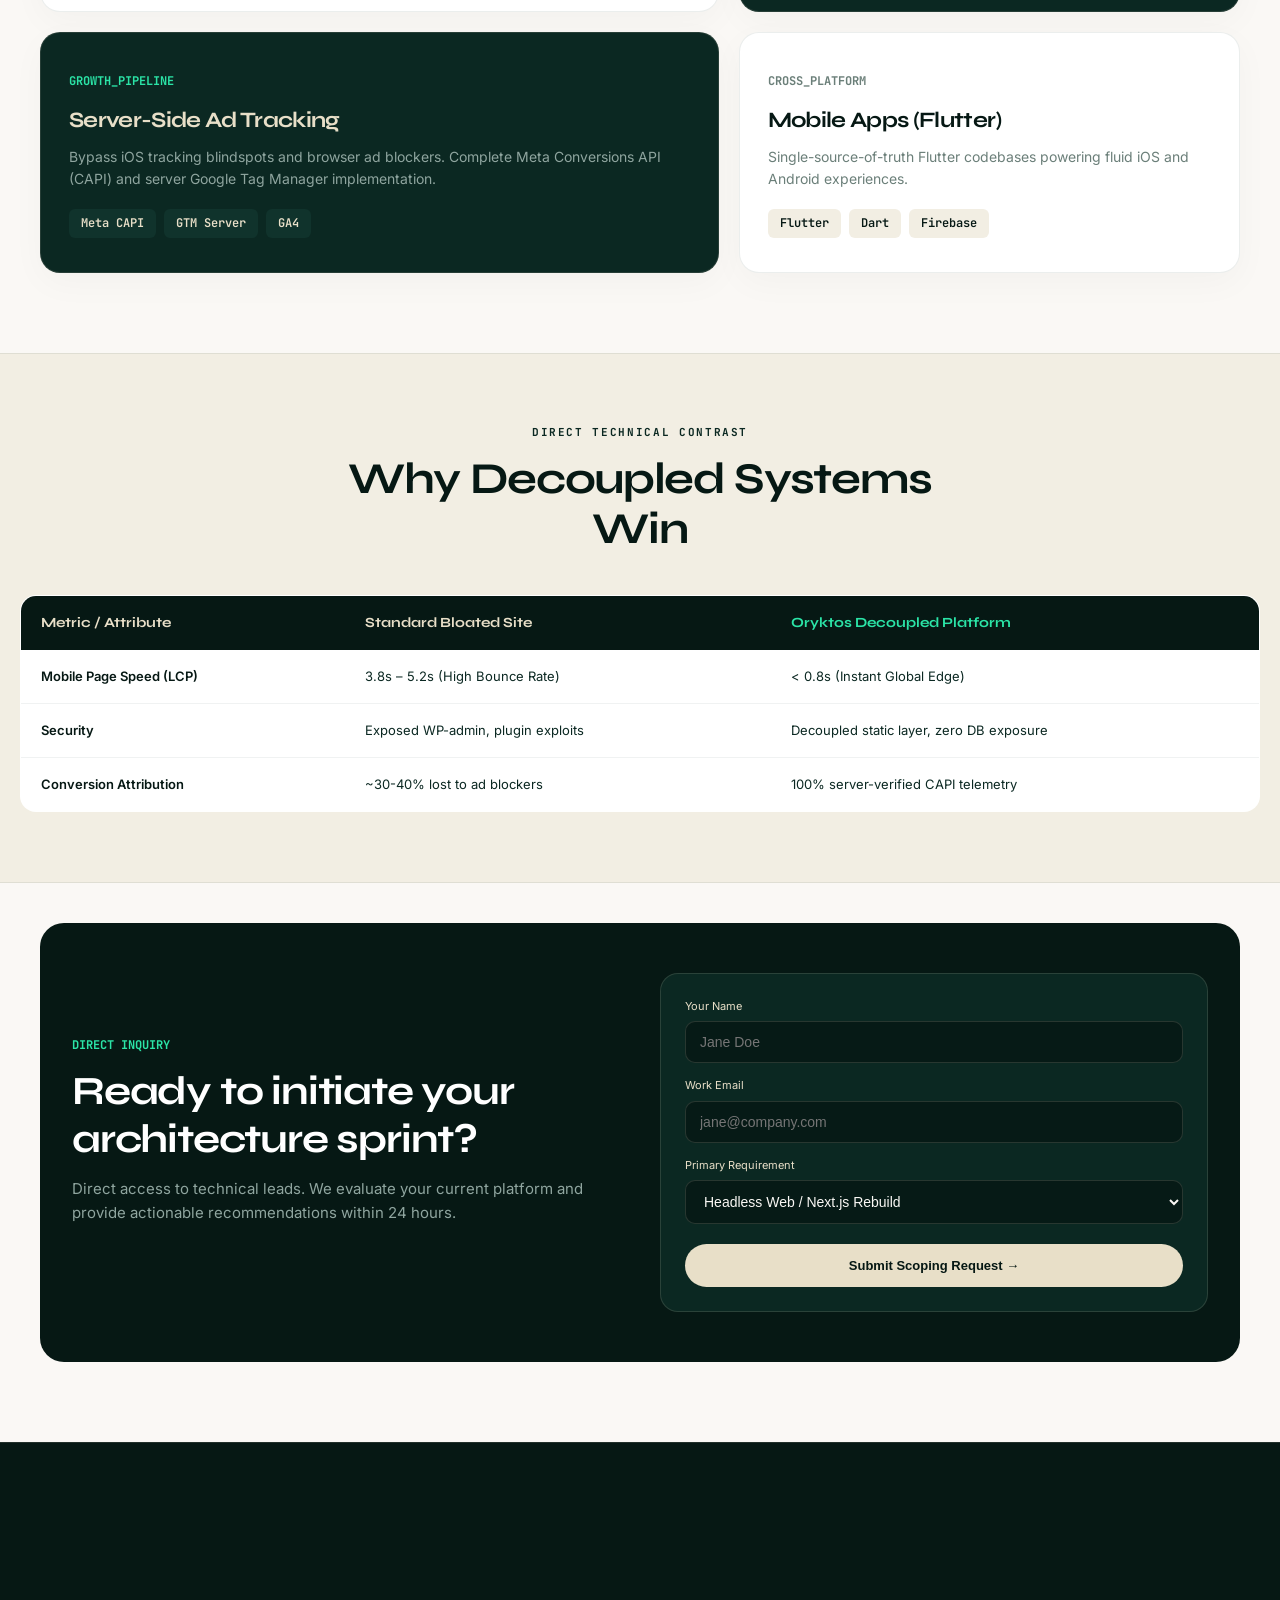
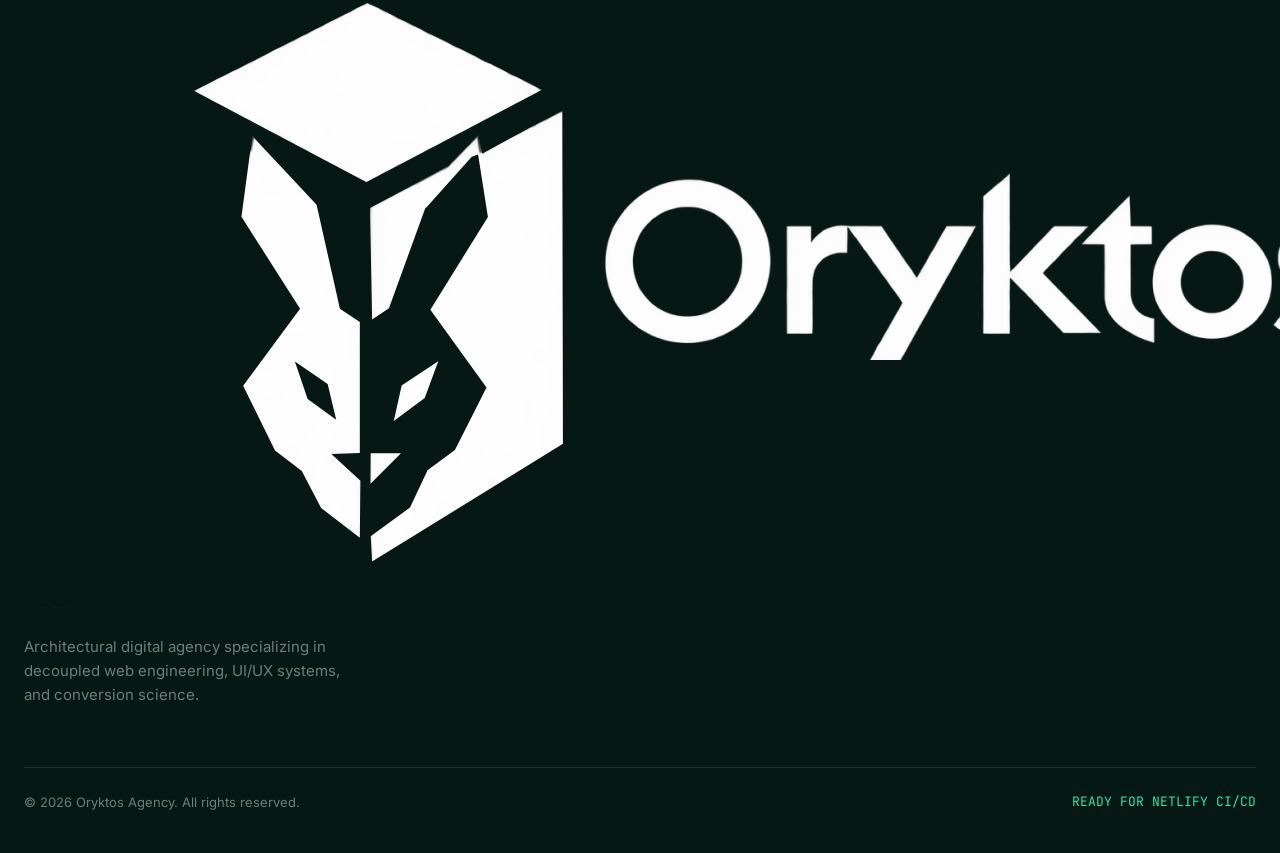
==== commit d4a46462: "Update index.html" ====
--- a/index.html
+++ b/index.html
@@ -22,7 +22,7 @@
     .proof-num span { color: var(--accent-mint); }
     .proof-label { font-size: 13px; color: #728b84; font-weight: 500; }
     
-    .section-wrap { max-width: 1240px; margin: 0 auto; padding: 80px 20px; width: 100%; }
+    .section-wrap { max-width: 1240px; margin: 0 auto; padding: 80px 20px; width: 100%; box-sizing: border-box; }
     .section-heading-center { text-align: center; max-width: 680px; margin: 0 auto 50px; }
     .eyebrow { font-size: 11px; font-weight: 700; letter-spacing: 0.15em; text-transform: uppercase; color: var(--pine-surface); margin-bottom: 12px; }
     .section-title { font-size: clamp(28px, 4vw, 44px); color: var(--pine-deep); line-height: 1.15; margin-bottom: 16px; }
@@ -33,7 +33,7 @@
     .tag { background: var(--bg-sand); color: var(--pine-deep); padding: 5px 12px; border-radius: 6px; font-size: 12px; font-weight: 600; }
     .tag.dark { background: var(--pine-card); color: var(--sand-dim); }
     
-    .comparison-section { background: #f2eee3; padding: 70px 20px; border-top: 1px solid var(--border-light); border-bottom: 1px solid var(--border-light); width: 100%; }
+    .comparison-section { background: #f2eee3; padding: 70px 20px; border-top: 1px solid var(--border-light); border-bottom: 1px solid var(--border-light); width: 100%; box-sizing: border-box; }
     .table-container { width: 100%; overflow-x: auto; -webkit-overflow-scrolling: touch; }
     .comp-table { width: 100%; min-width: 580px; border-collapse: collapse; background: #ffffff; border-radius: 16px; overflow: hidden; border: 1px solid rgba(11, 40, 34, 0.08); margin-top: 24px; }
     .comp-table th, .comp-table td { padding: 16px 20px; text-align: left; font-size: 13px; }
@@ -45,7 +45,7 @@
     
     .landing-cta { background: var(--pine-deep); border-radius: 24px; padding: 50px 32px; color: #fff; display: grid; grid-template-columns: 1fr 1fr; gap: 40px; align-items: center; }
     .cta-form { background: var(--pine-surface); border: 1px solid rgba(232, 223, 200, 0.14); border-radius: 18px; padding: 24px; display: flex; flex-direction: column; gap: 14px; }
-    .cta-input, .cta-select { width: 100%; background: rgba(6, 24, 20, 0.85); border: 1px solid rgba(232, 223, 200, 0.15); border-radius: 10px; padding: 12px 14px; color: #faf8f5; font-size: 14px; outline: none; }
+    .cta-input, .cta-select { width: 100%; box-sizing: border-box; background: rgba(6, 24, 20, 0.85); border: 1px solid rgba(232, 223, 200, 0.15); border-radius: 10px; padding: 12px 14px; color: #faf8f5; font-size: 14px; outline: none; }
     .cta-input:focus, .cta-select:focus { border-color: var(--accent-mint); }
     
     @media (max-width: 900px) {
@@ -58,11 +58,11 @@
 </head>
 <body>
 
-  <!-- UNIVERSAL HEADER -->
+  <!-- HEADER (LOGO ONLY, NO TEXT) -->
   <header class="site-header">
     <div class="nav-container">
       <a href="/" class="brand-link">
-        <img src="/logo.png" alt="Oryktos" class="brand-logo-img" onerror="this.style.display='none'">
+        <img src="/logo.png" alt="Oryktos" class="brand-logo-img">
       </a>
       <nav class="desktop-nav">
         <a href="/" class="active">Overview</a>
@@ -78,8 +78,8 @@
     </div>
   </header>
 
-  <!-- MOBILE MENU OVERLAY -->
-  <div class="mobile-menu-overlay" id="mobileMenu">
+  <!-- MOBILE DRAWER (Hidden safely by default) -->
+  <div class="mobile-menu-overlay" id="mobileMenu" style="visibility: hidden; opacity: 0; pointer-events: none;">
     <nav class="mobile-links">
       <a href="/" class="active" onclick="toggleMenu()">Overview</a>
       <a href="/services/" onclick="toggleMenu()">Services</a>
@@ -87,9 +87,8 @@
       <a href="/about/" onclick="toggleMenu()">About</a>
       <a href="/contact/" onclick="toggleMenu()">Contact</a>
     </nav>
-    <div class="mobile-footer-actions">
-      <a href="/contact/" class="nav-cta-btn" style="text-align:center; justify-content:center; padding:16px; font-size:15px;" onclick="toggleMenu()">Initiate Project →</a>
-      <div class="mono-font" style="font-size:11px; color:#6b7f79; text-align:center; margin-top:8px;">LATENCY: 0.04ms // ALL SYSTEMS NOMINAL</div>
+    <div style="margin-top: 32px;">
+      <a href="/contact/" class="nav-cta-btn" style="width:100%; padding:16px; font-size:15px;" onclick="toggleMenu()">Initiate Project →</a>
     </div>
   </div>
 
@@ -230,7 +229,7 @@
       <div class="footer-grid">
         <div>
           <div class="footer-brand-wrap">
-            <img src="/logo.png" alt="Oryktos" class="footer-logo-img" onerror="this.style.display='none'">
+            <img src="/logo.png" alt="Oryktos" class="footer-logo-img">
           </div>
           <p class="footer-tagline">Architectural digital agency specializing in decoupled web engineering, UI/UX systems, and conversion science.</p>
         </div>
--- a/style.css
+++ b/style.css
@@ -20,13 +20,13 @@
 
 *, *::before, *::after { margin: 0; padding: 0; box-sizing: border-box; }
 html { scroll-behavior: smooth; }
-body { background-color: var(--bg-stone); color: var(--text-dark); font-family: var(--font-body); line-height: 1.6; overflow-x: hidden; width: 100%; }
+body { background-color: var(--bg-stone); color: var(--text-dark); font-family: var(--font-body); line-height: 1.6; overflow-x: hidden; width: 100%; margin: 0; }
 
 h1, h2, h3, h4 { font-family: var(--font-heading); letter-spacing: -0.03em; }
 .mono-font, .tag, .stat-num, code { font-family: var(--font-mono); }
 
 /* =========================================
-   UNIVERSAL HEADER & MOBILE DRAWER
+   UNIVERSAL HEADER
 ========================================= */
 header.site-header {
   position: sticky;
@@ -48,7 +48,6 @@
   display: flex;
   align-items: center;
   justify-content: space-between;
-  gap: 16px;
 }
 
 .brand-link { display: flex; align-items: center; text-decoration: none; flex-shrink: 0; }
@@ -74,7 +73,7 @@
   border: none;
   cursor: pointer;
 }
-.nav-cta-btn:hover { background-color: var(--accent-mint); transform: translateY(-1px); box-shadow: 0 4px 18px rgba(43, 228, 167, 0.35); }
+.nav-cta-btn:hover { background-color: var(--accent-mint); transform: translateY(-1px); }
 
 .btn-secondary {
   background-color: transparent;
@@ -123,32 +122,25 @@
   bottom: 0;
   background: var(--pine-deep);
   z-index: 9998;
-  padding: 36px 28px 48px;
+  padding: 40px 24px;
   display: flex;
   flex-direction: column;
-  justify-content: space-between;
-  opacity: 0;
-  pointer-events: none;
-  transform: translateY(-10px);
-  transition: opacity 0.25s ease, transform 0.25s ease;
+  transition: opacity 0.3s ease, visibility 0.3s ease;
   border-top: 1px solid var(--border-dark);
   box-sizing: border-box;
   overflow-y: auto;
 }
-.mobile-menu-overlay.open { opacity: 1; pointer-events: auto; transform: translateY(0); }
-.mobile-links { display: flex; flex-direction: column; gap: 20px; }
-.mobile-links a { color: var(--sand-dim); text-decoration: none; font-family: var(--font-heading); font-size: 24px; font-weight: 700; padding: 8px 0; border-bottom: 1px solid rgba(232, 223, 200, 0.06); display: block; }
+.mobile-links { display: flex; flex-direction: column; gap: 0; }
+.mobile-links a { color: var(--sand-dim); text-decoration: none; font-family: var(--font-heading); font-size: 24px; font-weight: 700; padding: 16px 0; border-bottom: 1px solid rgba(232, 223, 200, 0.08); display: block; }
 .mobile-links a:hover, .mobile-links a.active { color: var(--accent-mint); }
-.mobile-footer-actions { margin-top: 32px; display: flex; flex-direction: column; gap: 14px; }
 
 /* =========================================
    UNIVERSAL FOOTER
 ========================================= */
-footer.site-footer { background-color: var(--pine-deep); color: var(--sand-dim); padding: 80px 24px 40px; border-top: 1px solid var(--border-dark); width: 100%; }
+footer.site-footer { background-color: var(--pine-deep); color: var(--sand-dim); padding: 80px 24px 40px; border-top: 1px solid var(--border-dark); width: 100%; box-sizing: border-box; }
 .footer-container { max-width: 1280px; margin: 0 auto; }
 .footer-grid { display: grid; grid-template-columns: 2fr 1fr 1fr 1.5fr; gap: 48px; margin-bottom: 60px; }
 .footer-brand-wrap { margin-bottom: 16px; }
-.footer-logo-img { height: 44px; width: auto; max-width: 200px; object-fit: contain; display: block; }
 .footer-tagline { color: var(--text-muted); font-size: 15px; max-width: 320px; margin-top: 14px; }
 .footer-col h4 { font-size: 13px; text-transform: uppercase; letter-spacing: 0.1em; color: var(--accent-mint); margin-bottom: 18px; }
 .footer-col ul { list-style: none; display: flex; flex-direction: column; gap: 10px; }
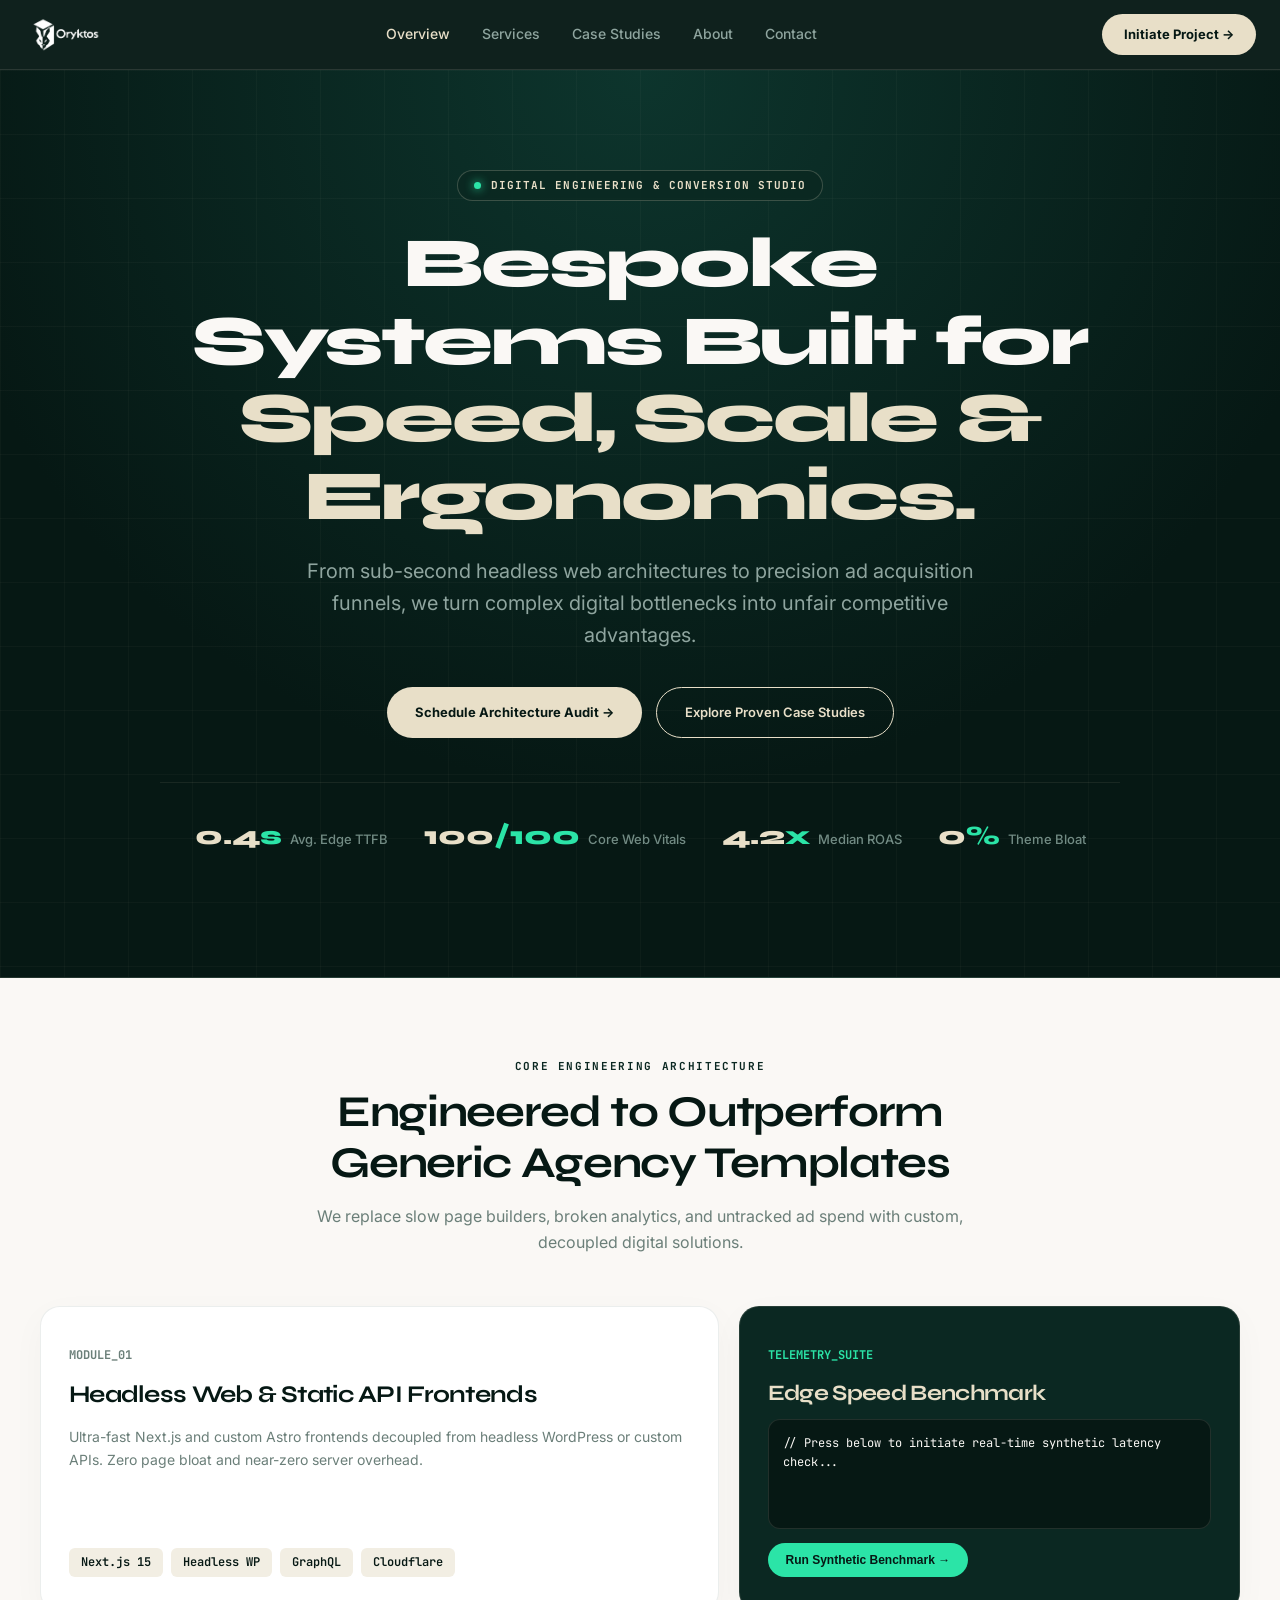
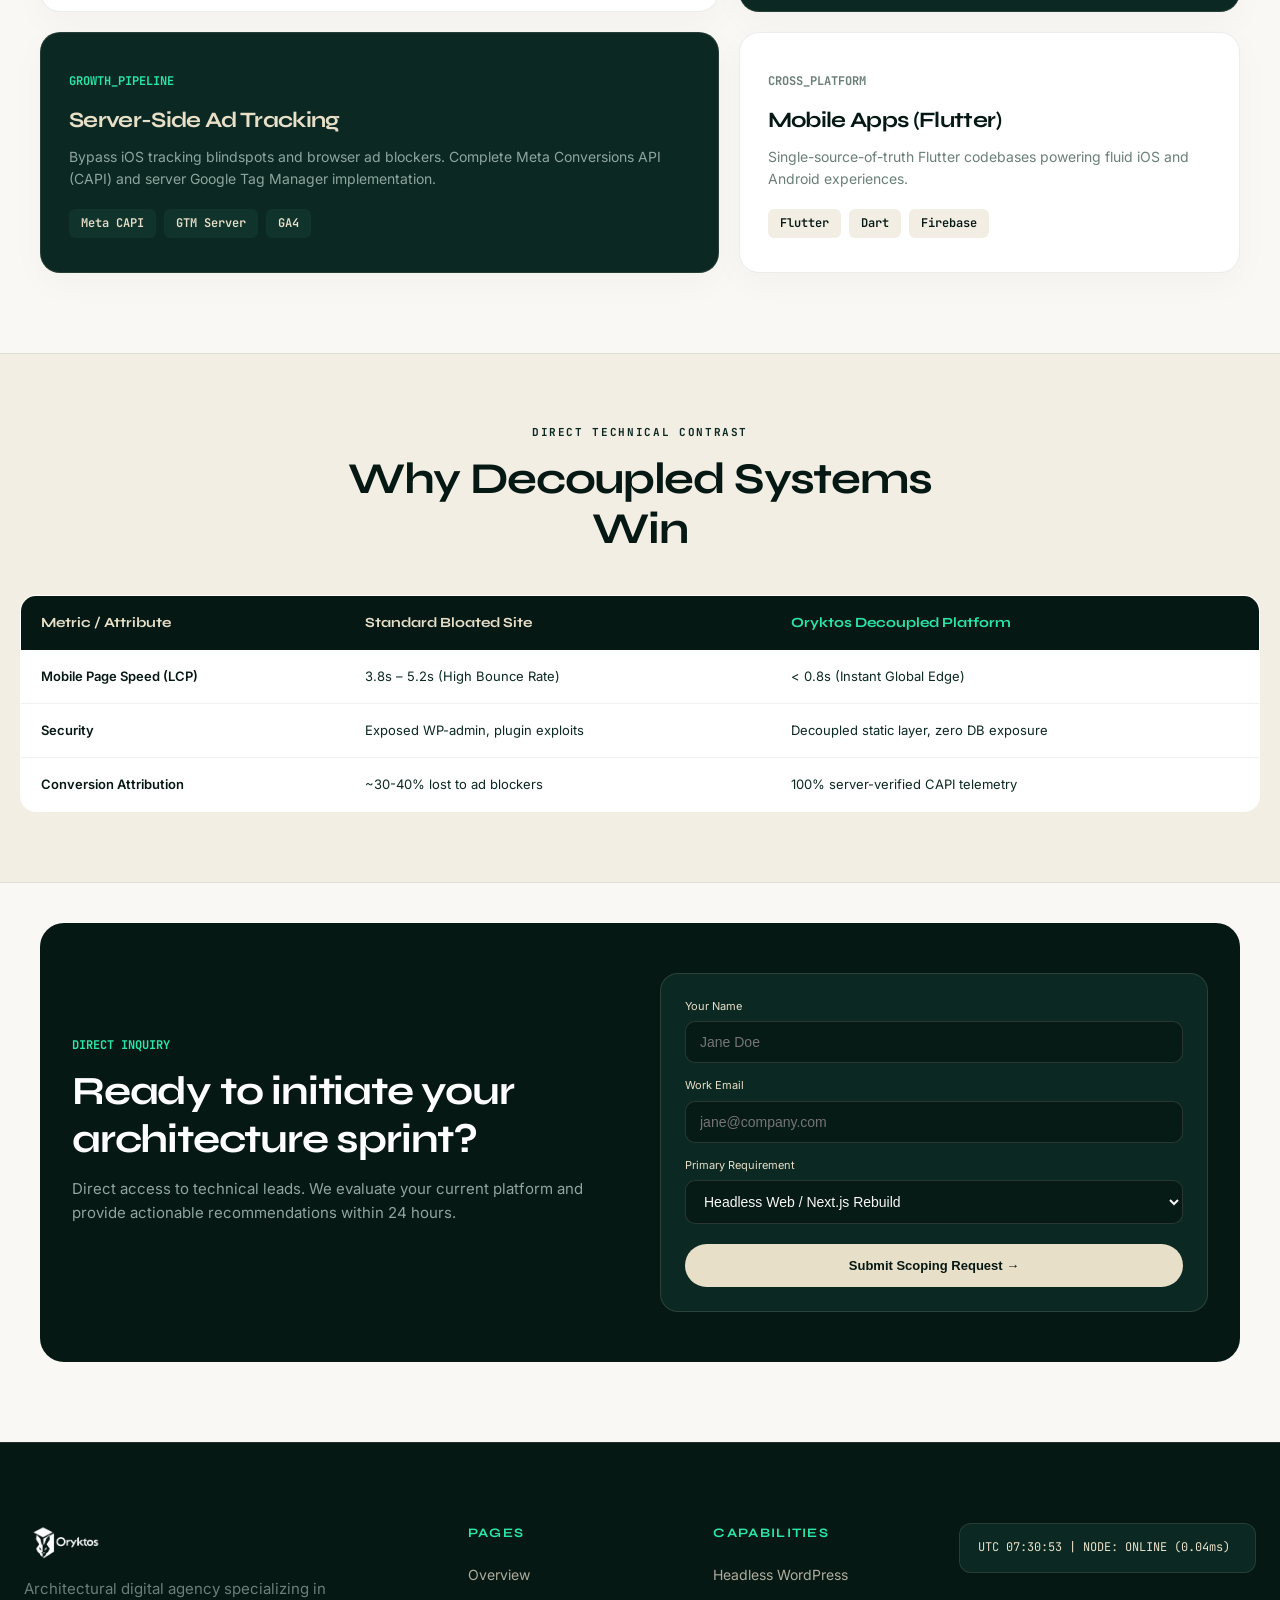
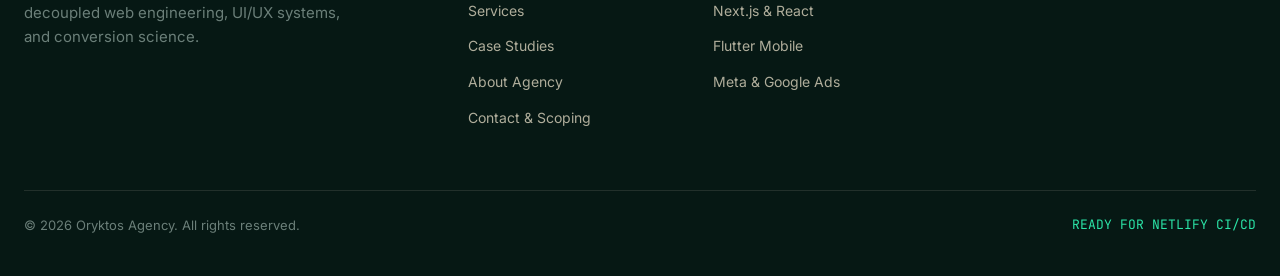
==== commit e83d5263: "Enhance footer logo with responsive styles Updated footer logo styling for better responsiveness." ====
--- a/index.html
+++ b/index.html
@@ -228,9 +228,9 @@
     <div class="footer-container">
       <div class="footer-grid">
         <div>
-          <div class="footer-brand-wrap">
-            <img src="/logo.png" alt="Oryktos" class="footer-logo-img">
-          </div>
+         <div class="footer-brand-wrap">
+  <img src="/logo.png" alt="Oryktos" class="footer-logo-img" style="height: 38px; width: auto; max-width: 160px; object-fit: contain; display: block;">
+</div>
           <p class="footer-tagline">Architectural digital agency specializing in decoupled web engineering, UI/UX systems, and conversion science.</p>
         </div>
         <div class="footer-col">
--- a/style.css
+++ b/style.css
@@ -157,3 +157,11 @@
   footer.site-footer { padding: 60px 20px 30px; }
   .footer-bottom { flex-direction: column; text-align: center; }
 }
+
+.footer-logo-img {
+  height: 38px !important;
+  width: auto !important;
+  max-width: 160px !important;
+  object-fit: contain;
+  display: block;
+}
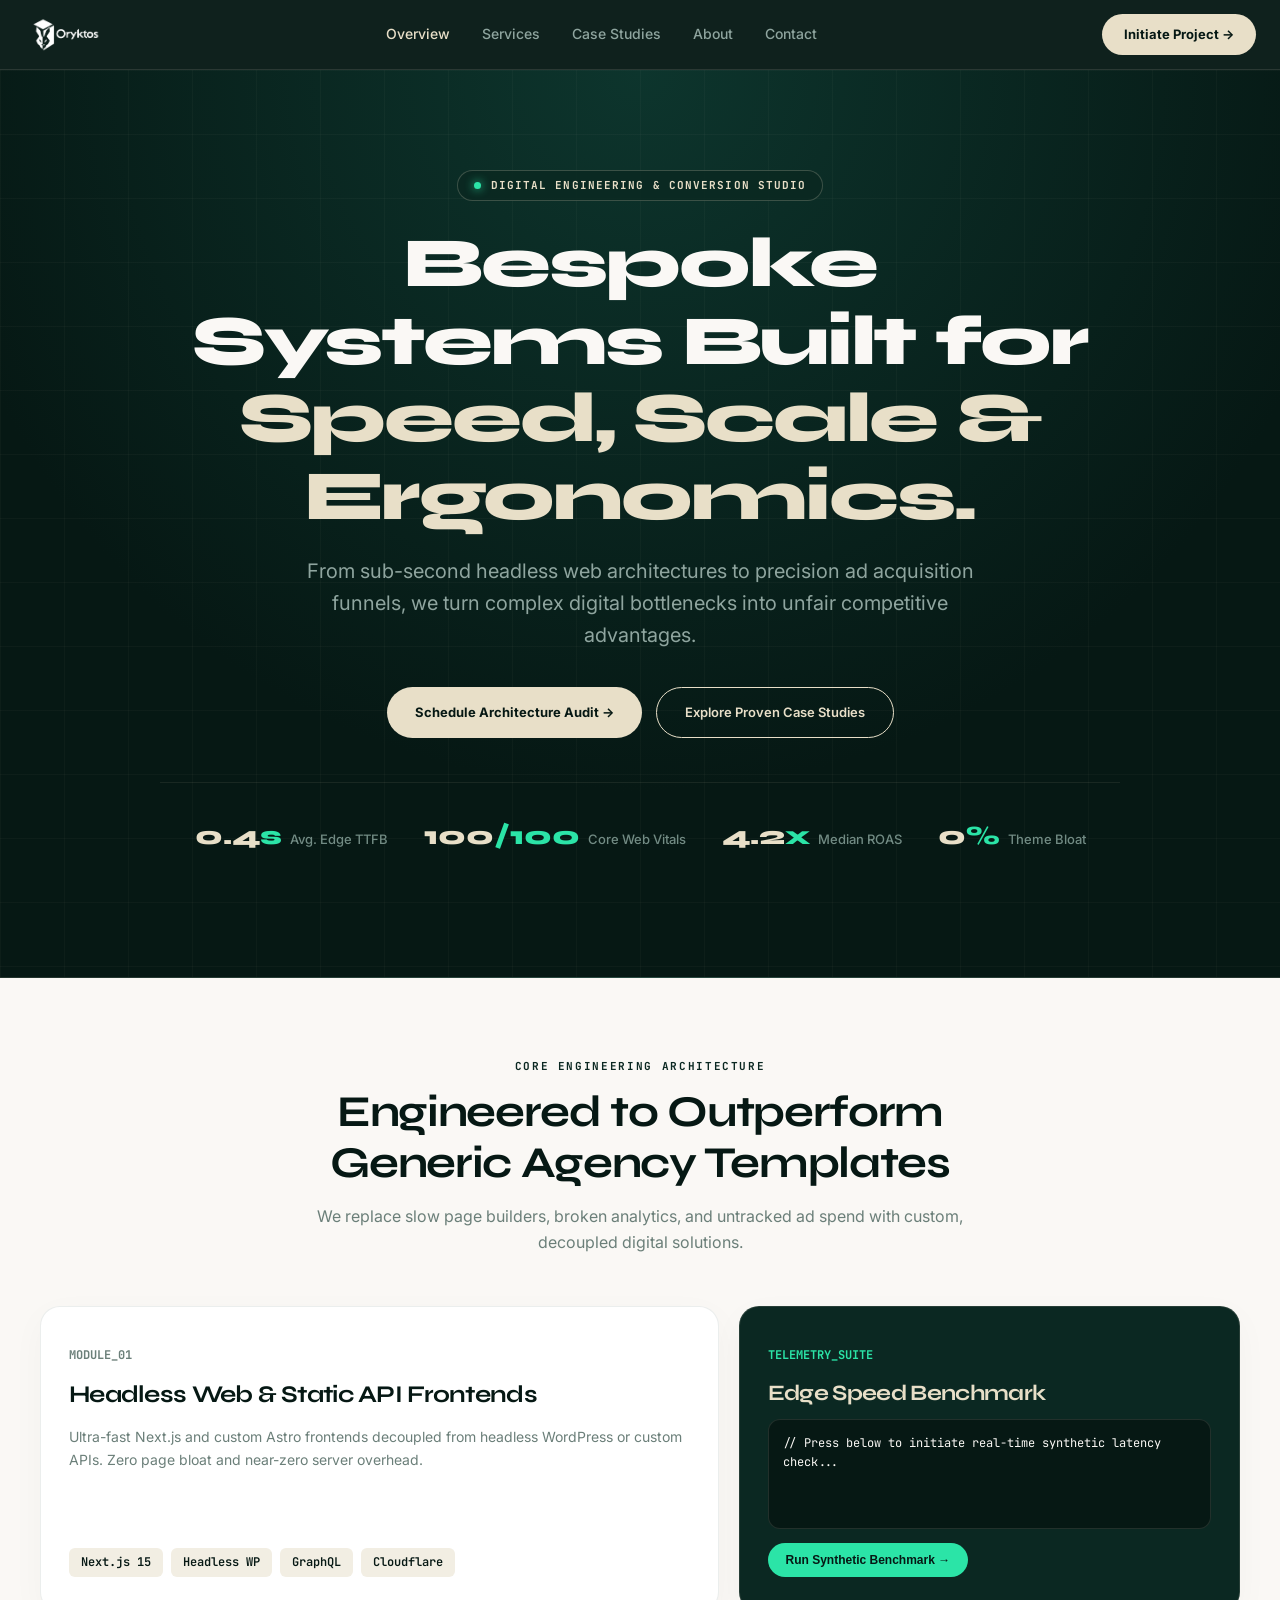
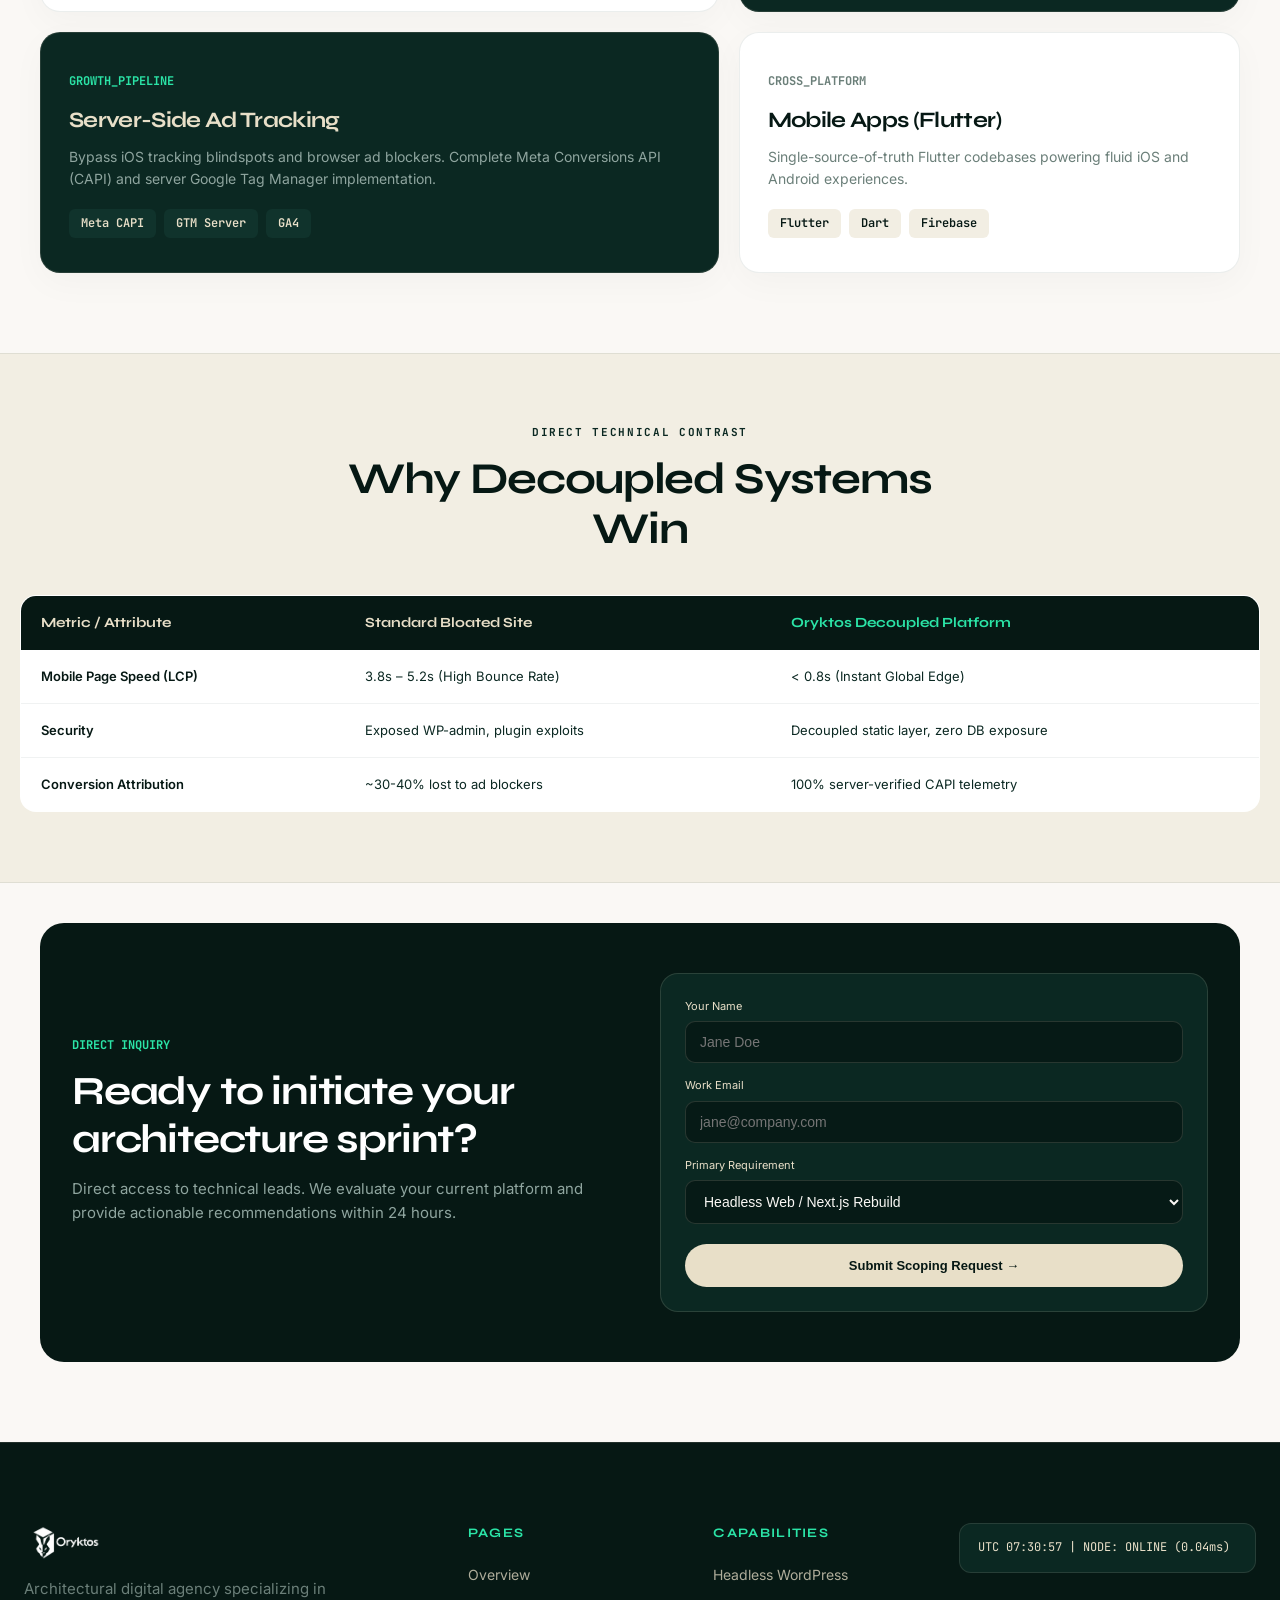
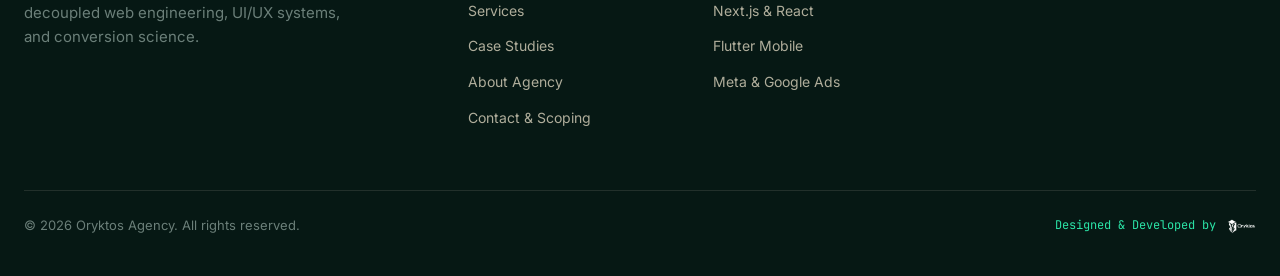
==== commit 8d3edea7: "Update footer with design credits and logo" ====
--- a/index.html
+++ b/index.html
@@ -258,8 +258,10 @@
       </div>
       <div class="footer-bottom">
         <div>© 2026 Oryktos Agency. All rights reserved.</div>
-        <div class="mono-font" style="color:var(--accent-mint);">READY FOR NETLIFY CI/CD</div>
-      </div>
+<div class="mono-font" style="display:inline-flex; align-items:center; gap:8px; color:var(--accent-mint); font-size:12px;">
+  <span>Designed & Developed by</span>
+  <img src="/logo.png" alt="Oryktos" style="height:16px; width:auto; vertical-align:middle; display:inline-block;">
+</div>      </div>
     </div>
   </footer>
 
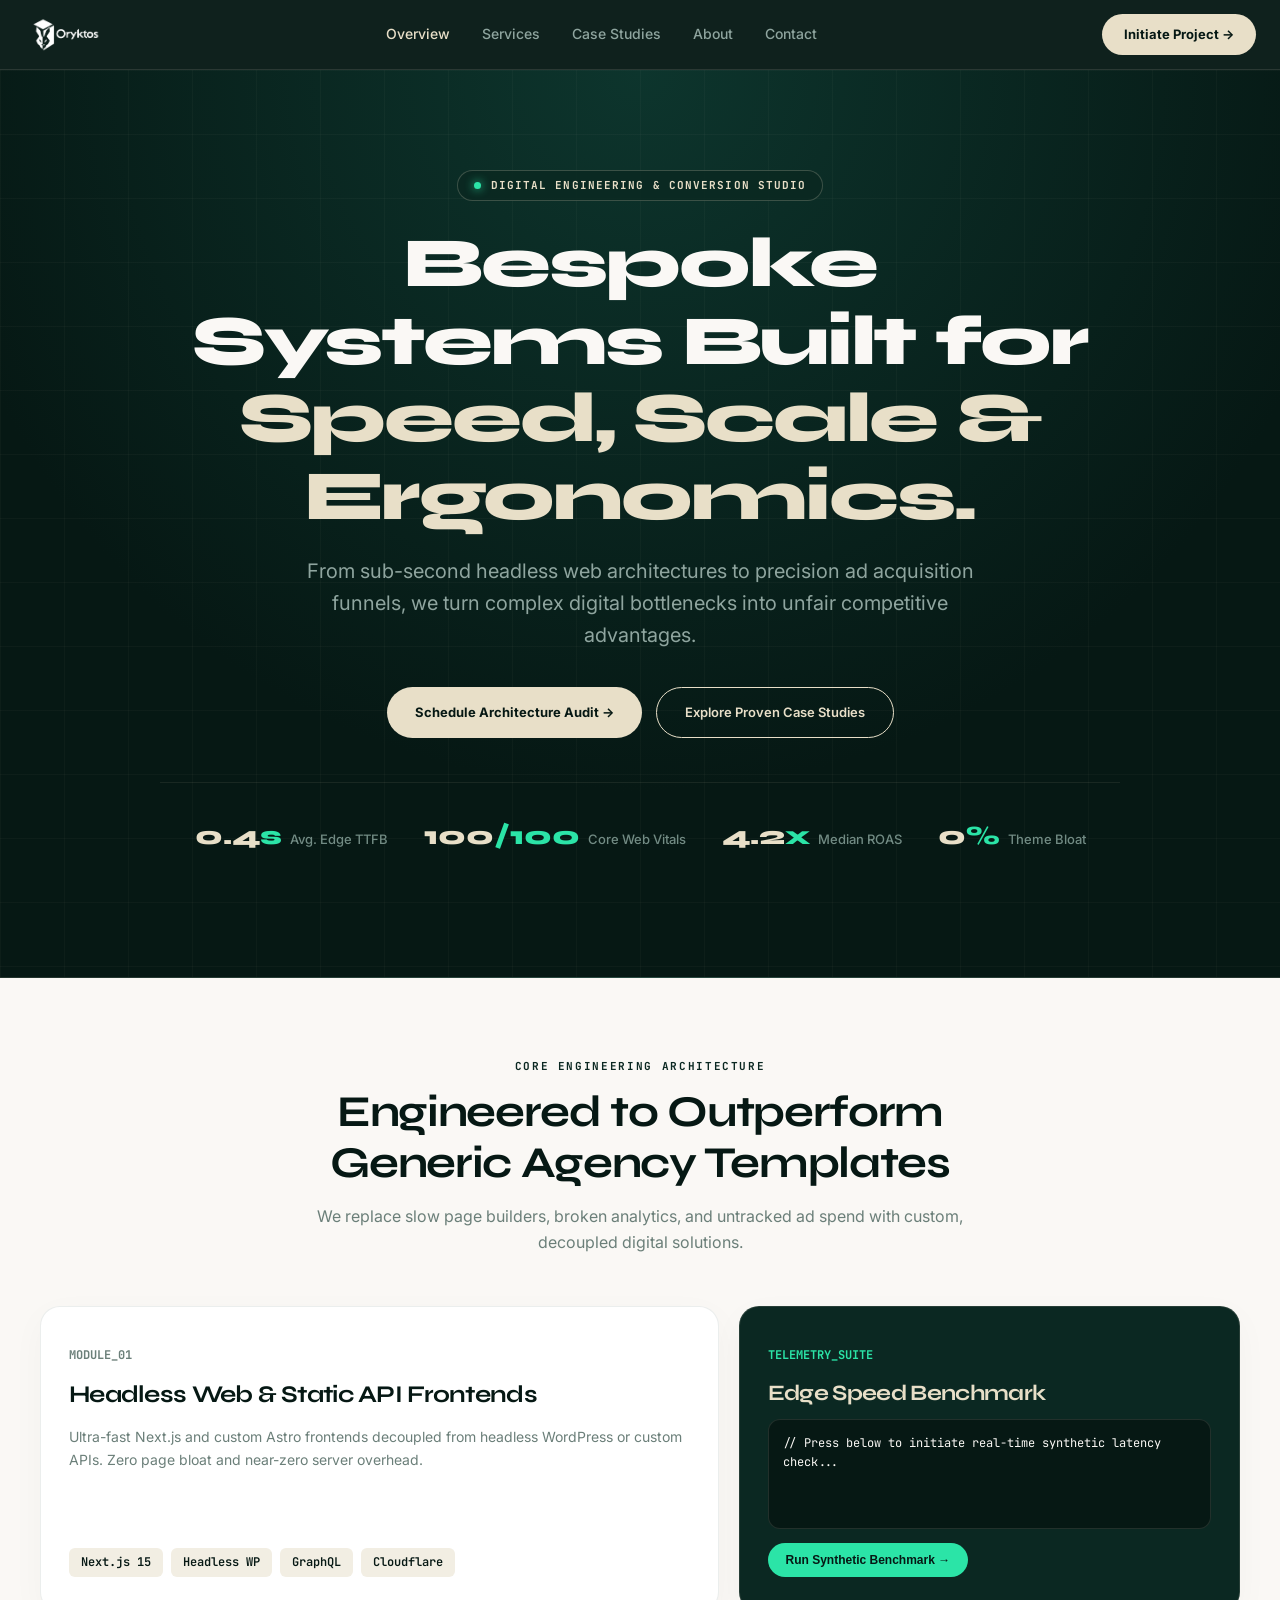
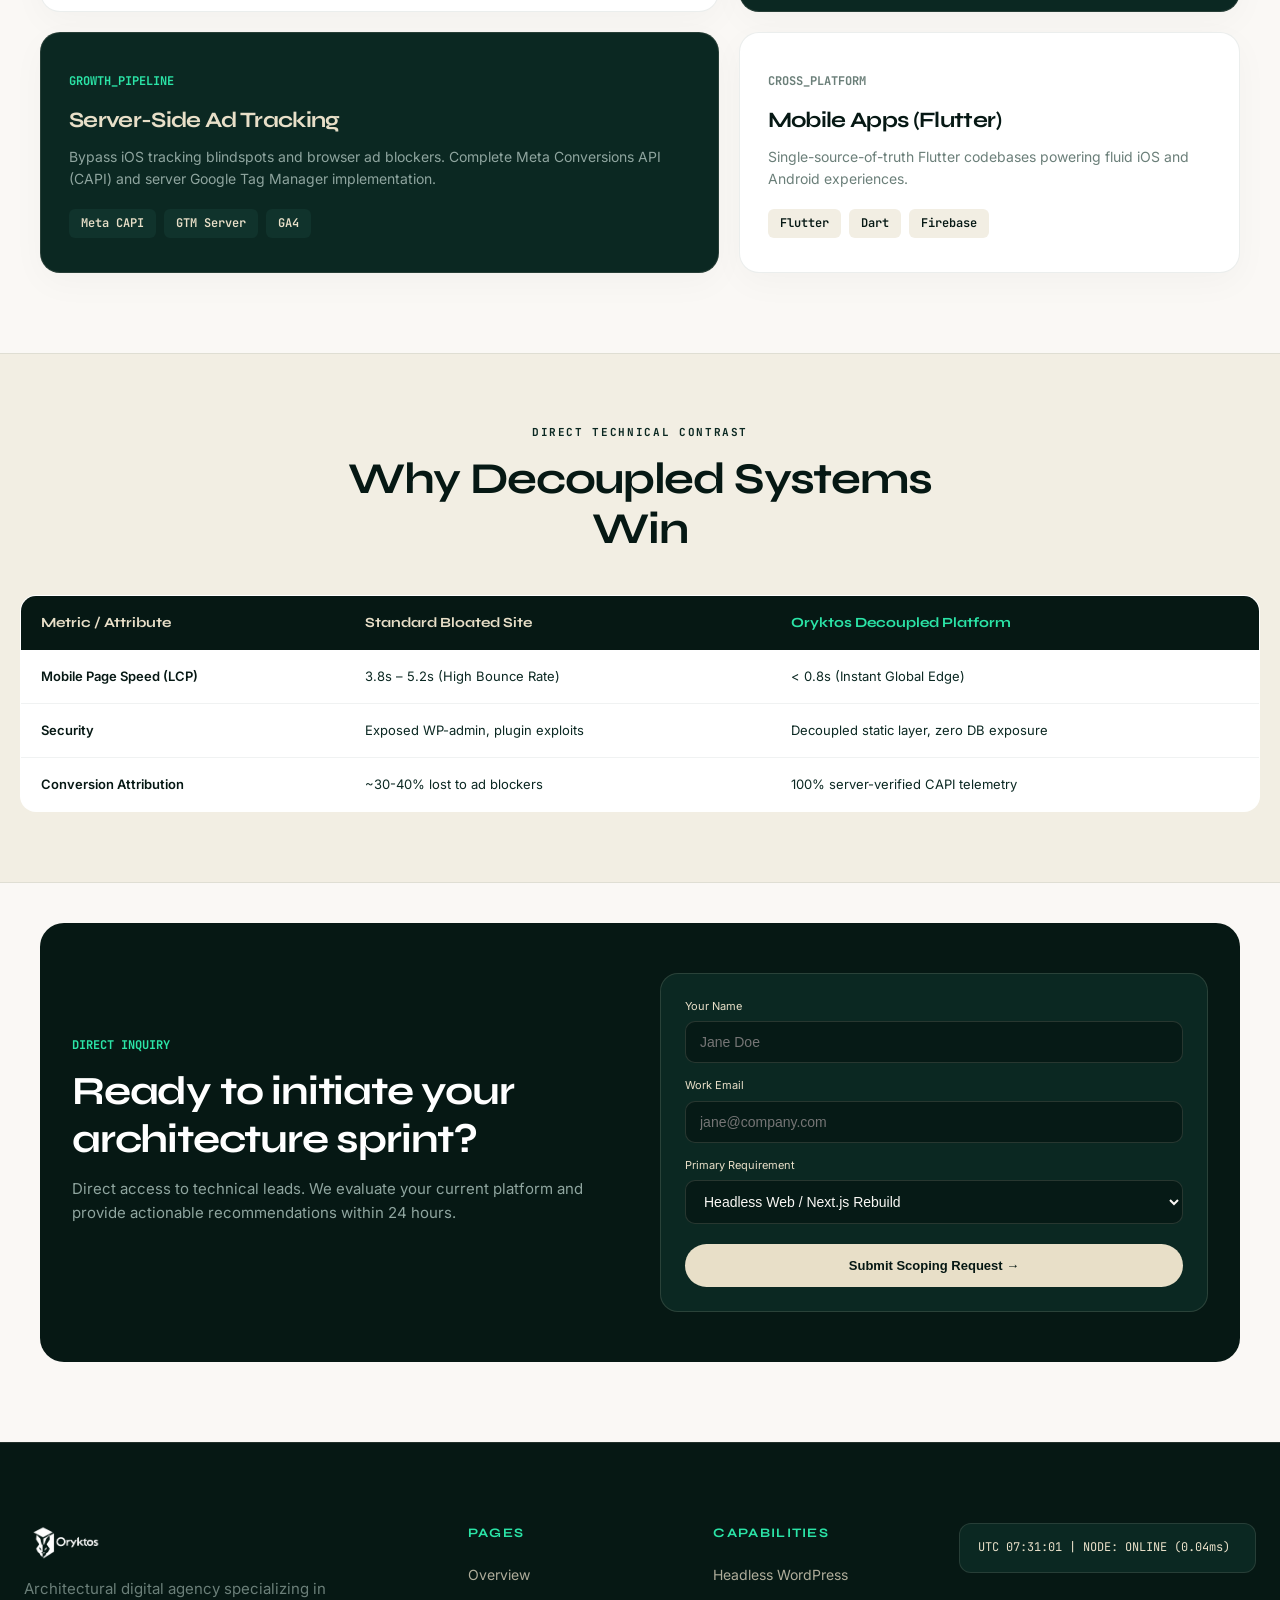
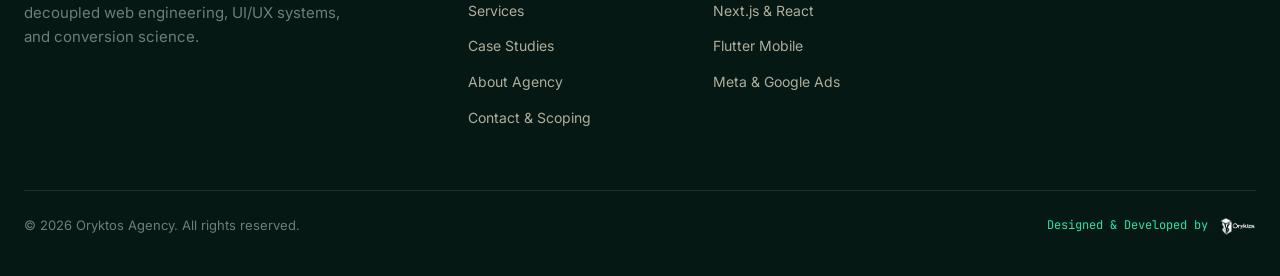
==== commit 98ae4cf9: "Increase logo image height in footer" ====
--- a/index.html
+++ b/index.html
@@ -260,7 +260,7 @@
         <div>© 2026 Oryktos Agency. All rights reserved.</div>
 <div class="mono-font" style="display:inline-flex; align-items:center; gap:8px; color:var(--accent-mint); font-size:12px;">
   <span>Designed & Developed by</span>
-  <img src="/logo.png" alt="Oryktos" style="height:16px; width:auto; vertical-align:middle; display:inline-block;">
+  <img src="/logo.png" alt="Oryktos" style="height:20px; width:auto; vertical-align:middle; display:inline-block;">
 </div>      </div>
     </div>
   </footer>
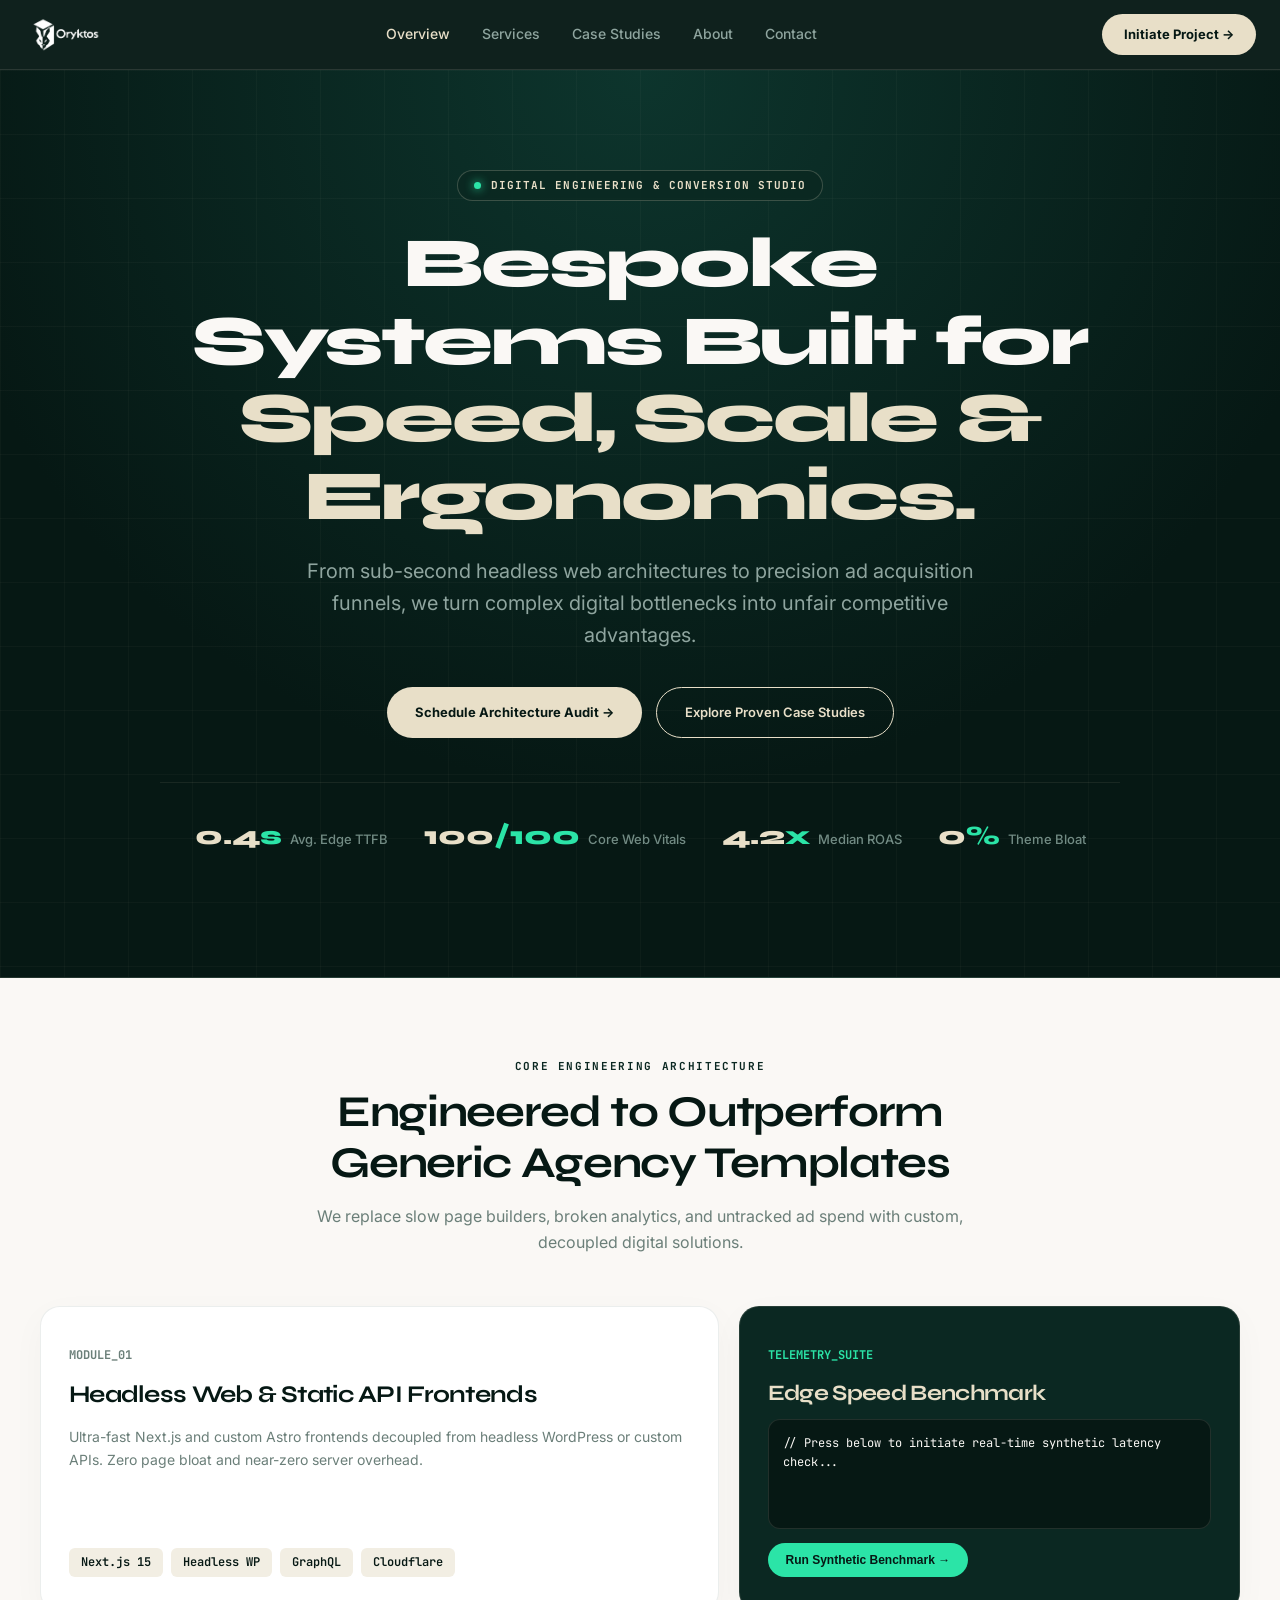
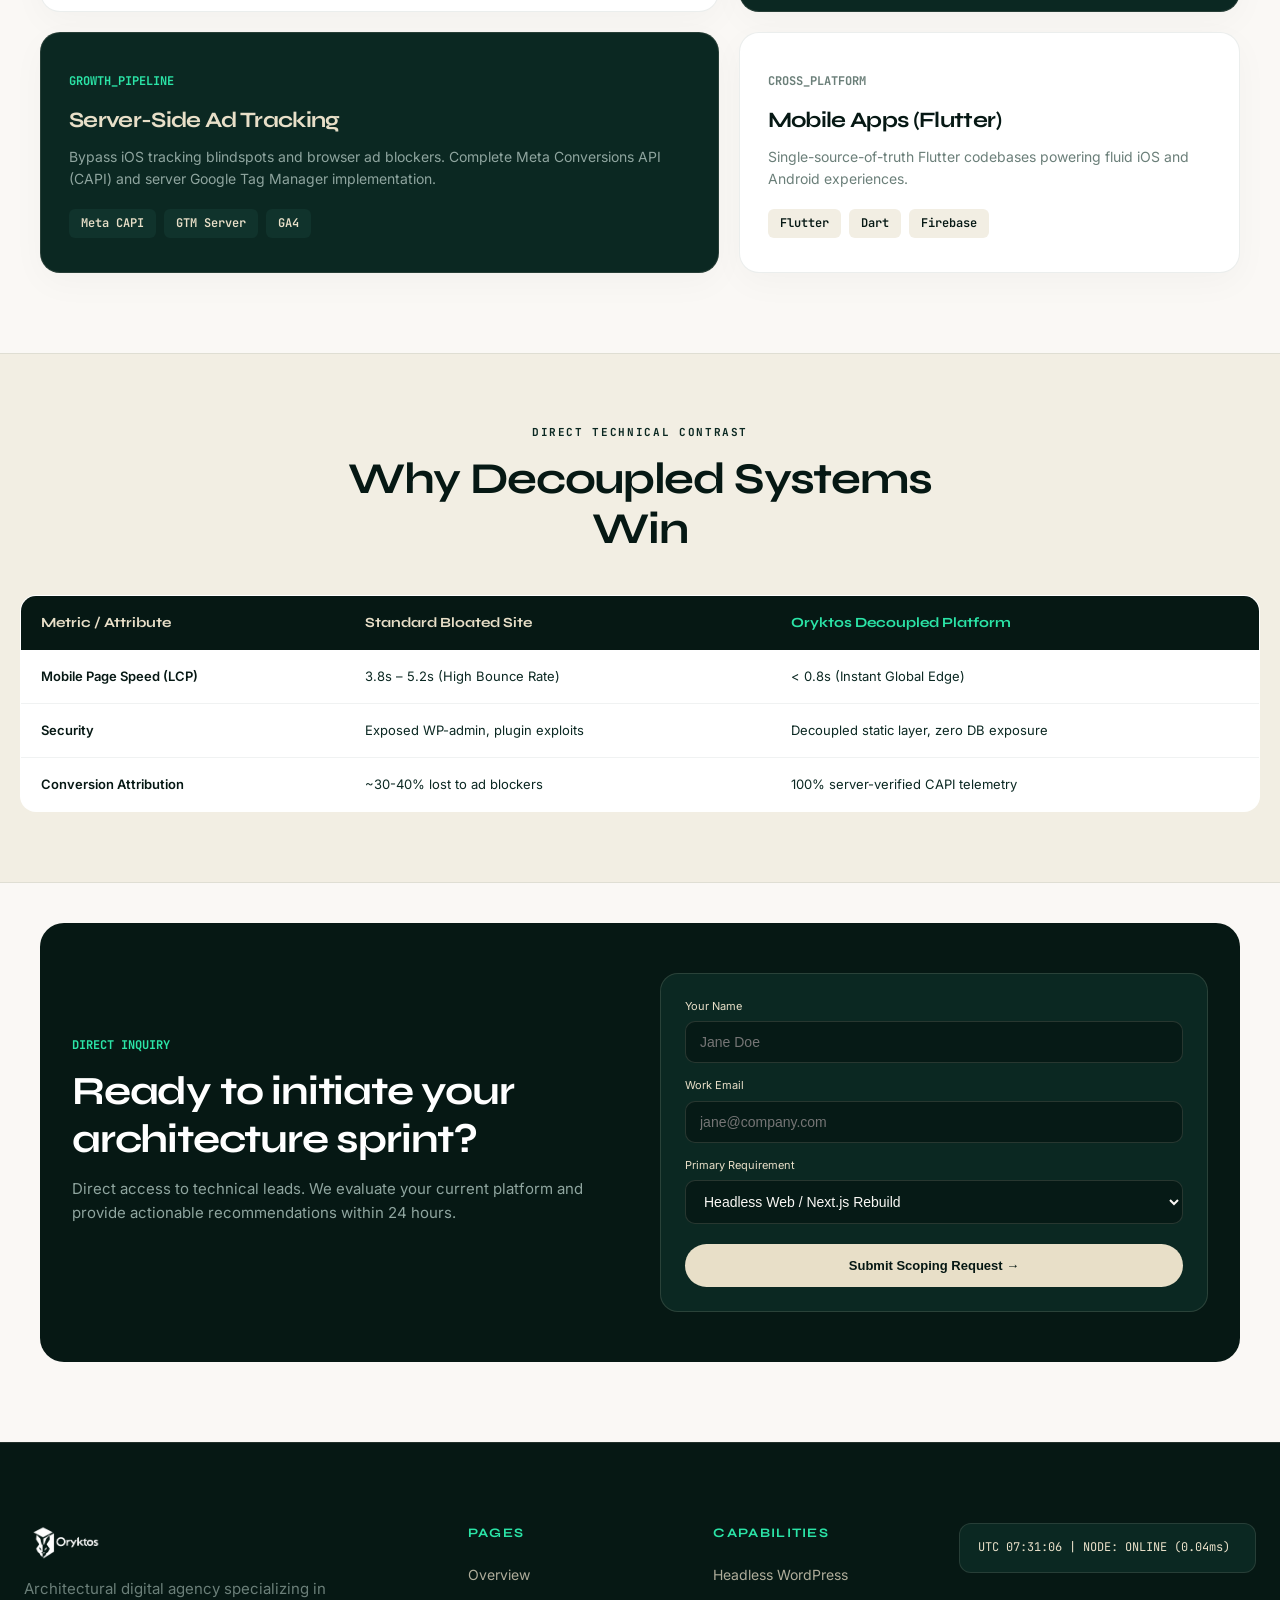
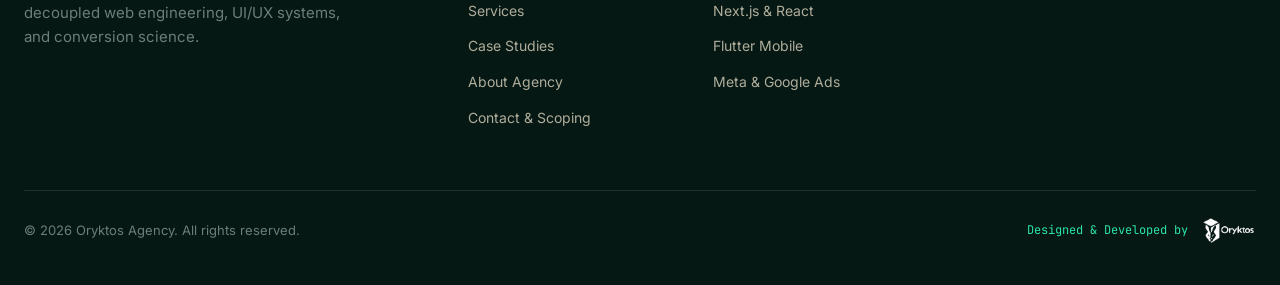
==== commit 0b92cc78: "Update index.html" ====
--- a/index.html
+++ b/index.html
@@ -260,7 +260,7 @@
         <div>© 2026 Oryktos Agency. All rights reserved.</div>
 <div class="mono-font" style="display:inline-flex; align-items:center; gap:8px; color:var(--accent-mint); font-size:12px;">
   <span>Designed & Developed by</span>
-  <img src="/logo.png" alt="Oryktos" style="height:20px; width:auto; vertical-align:middle; display:inline-block;">
+  <img src="/logo.png" alt="Oryktos" style="height:30px; width:auto; vertical-align:middle; display:inline-block;">
 </div>      </div>
     </div>
   </footer>
